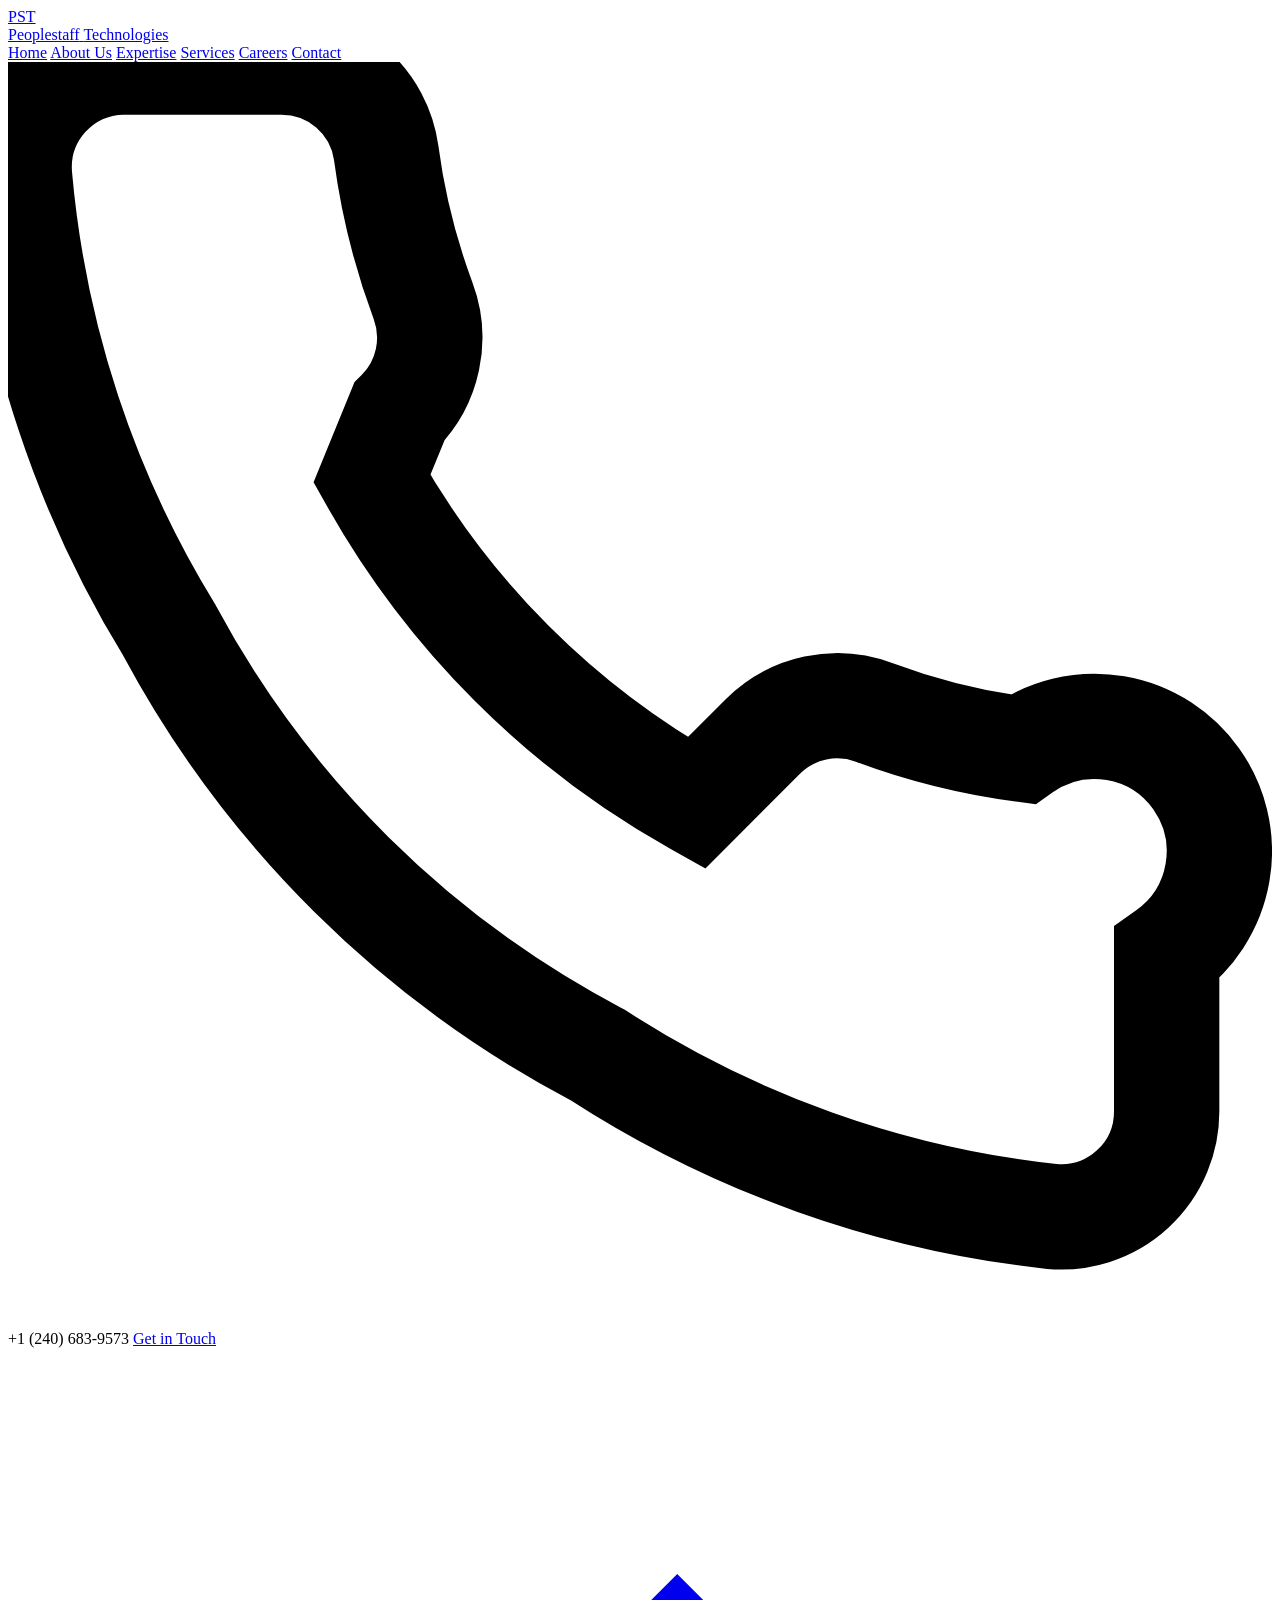
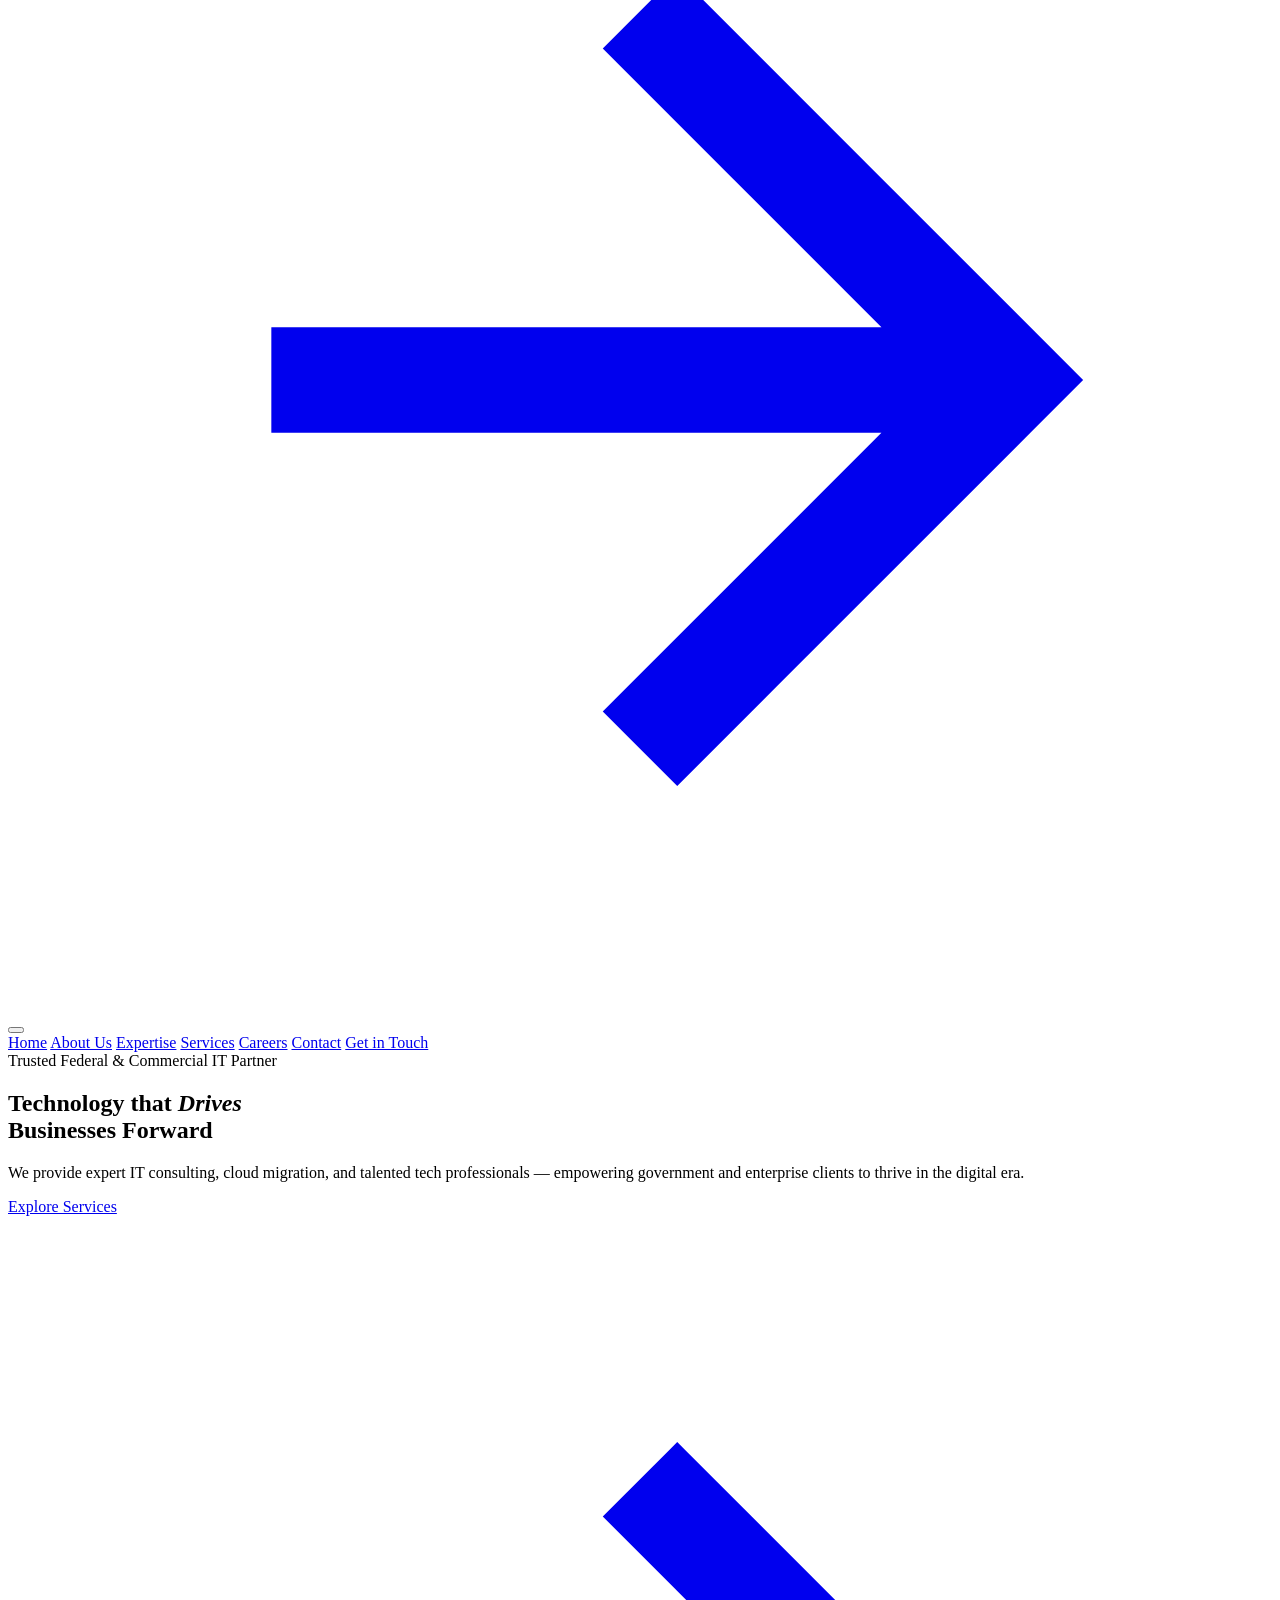
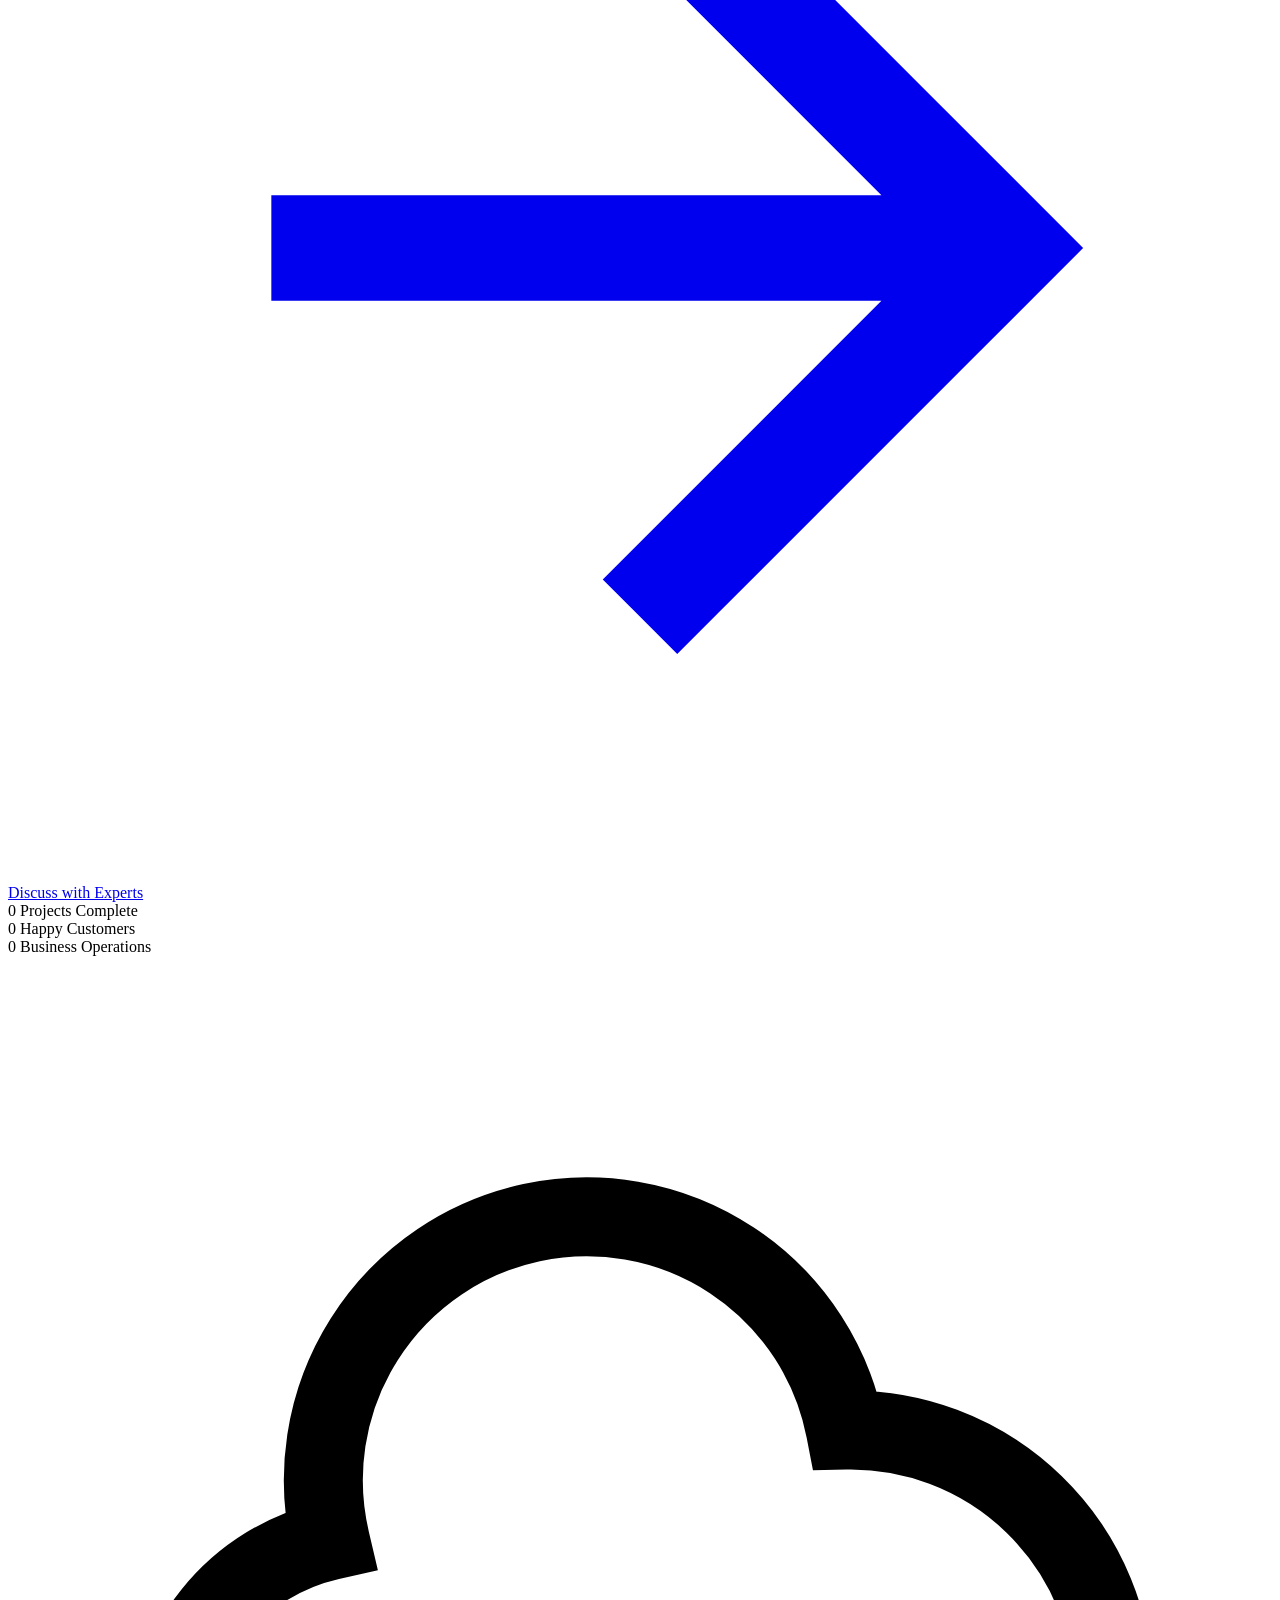
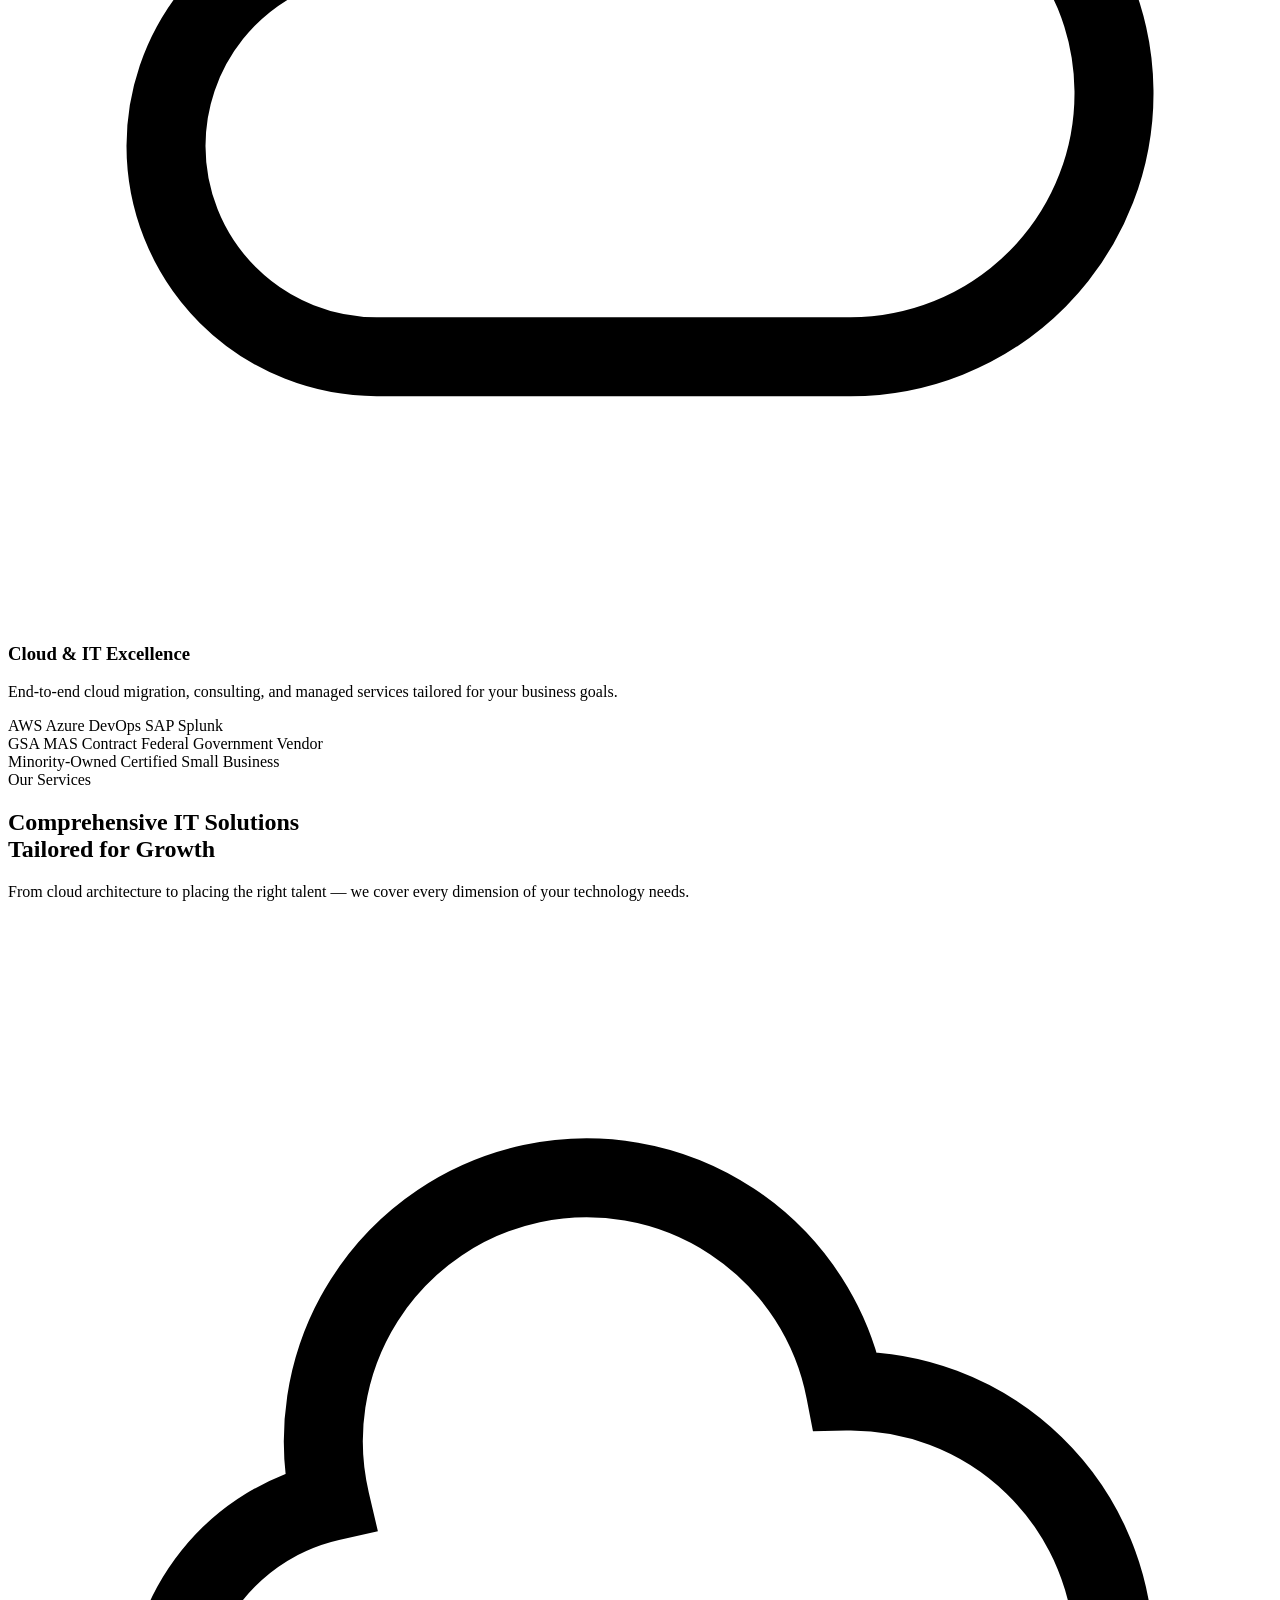
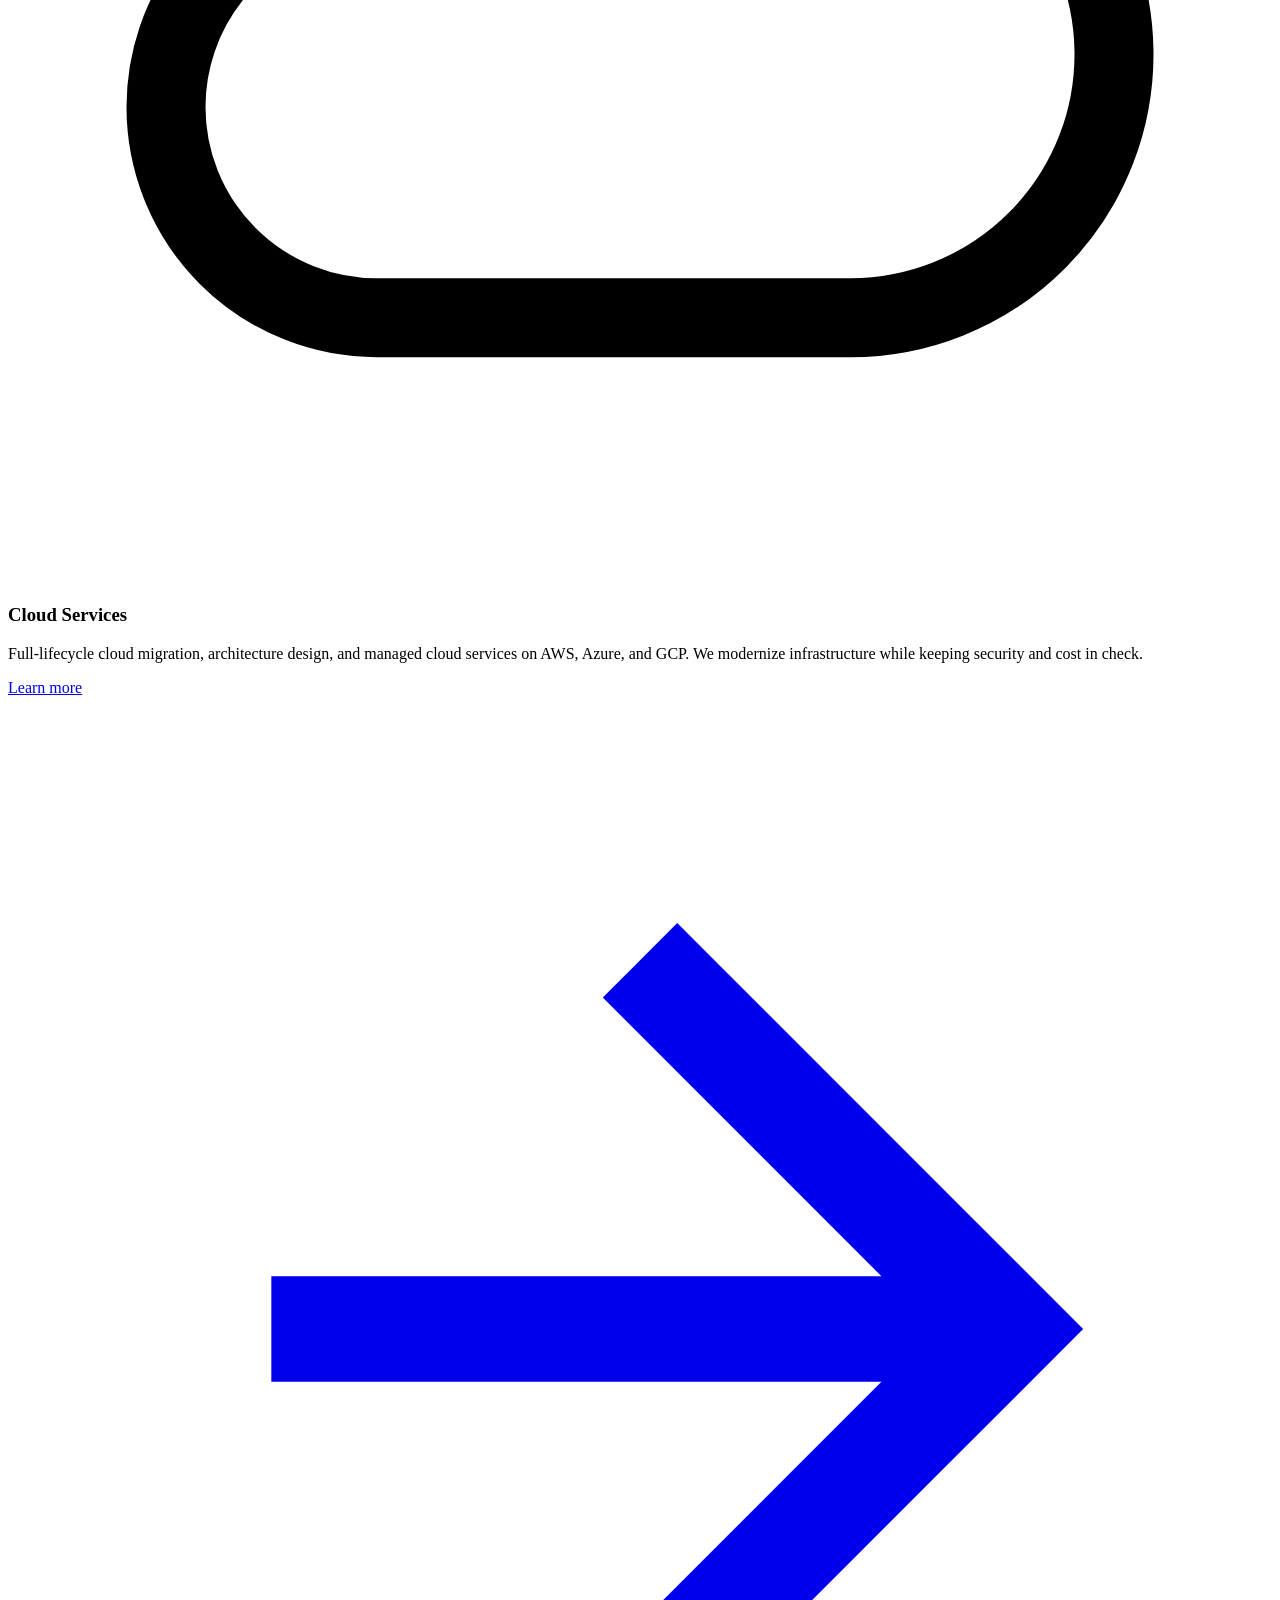
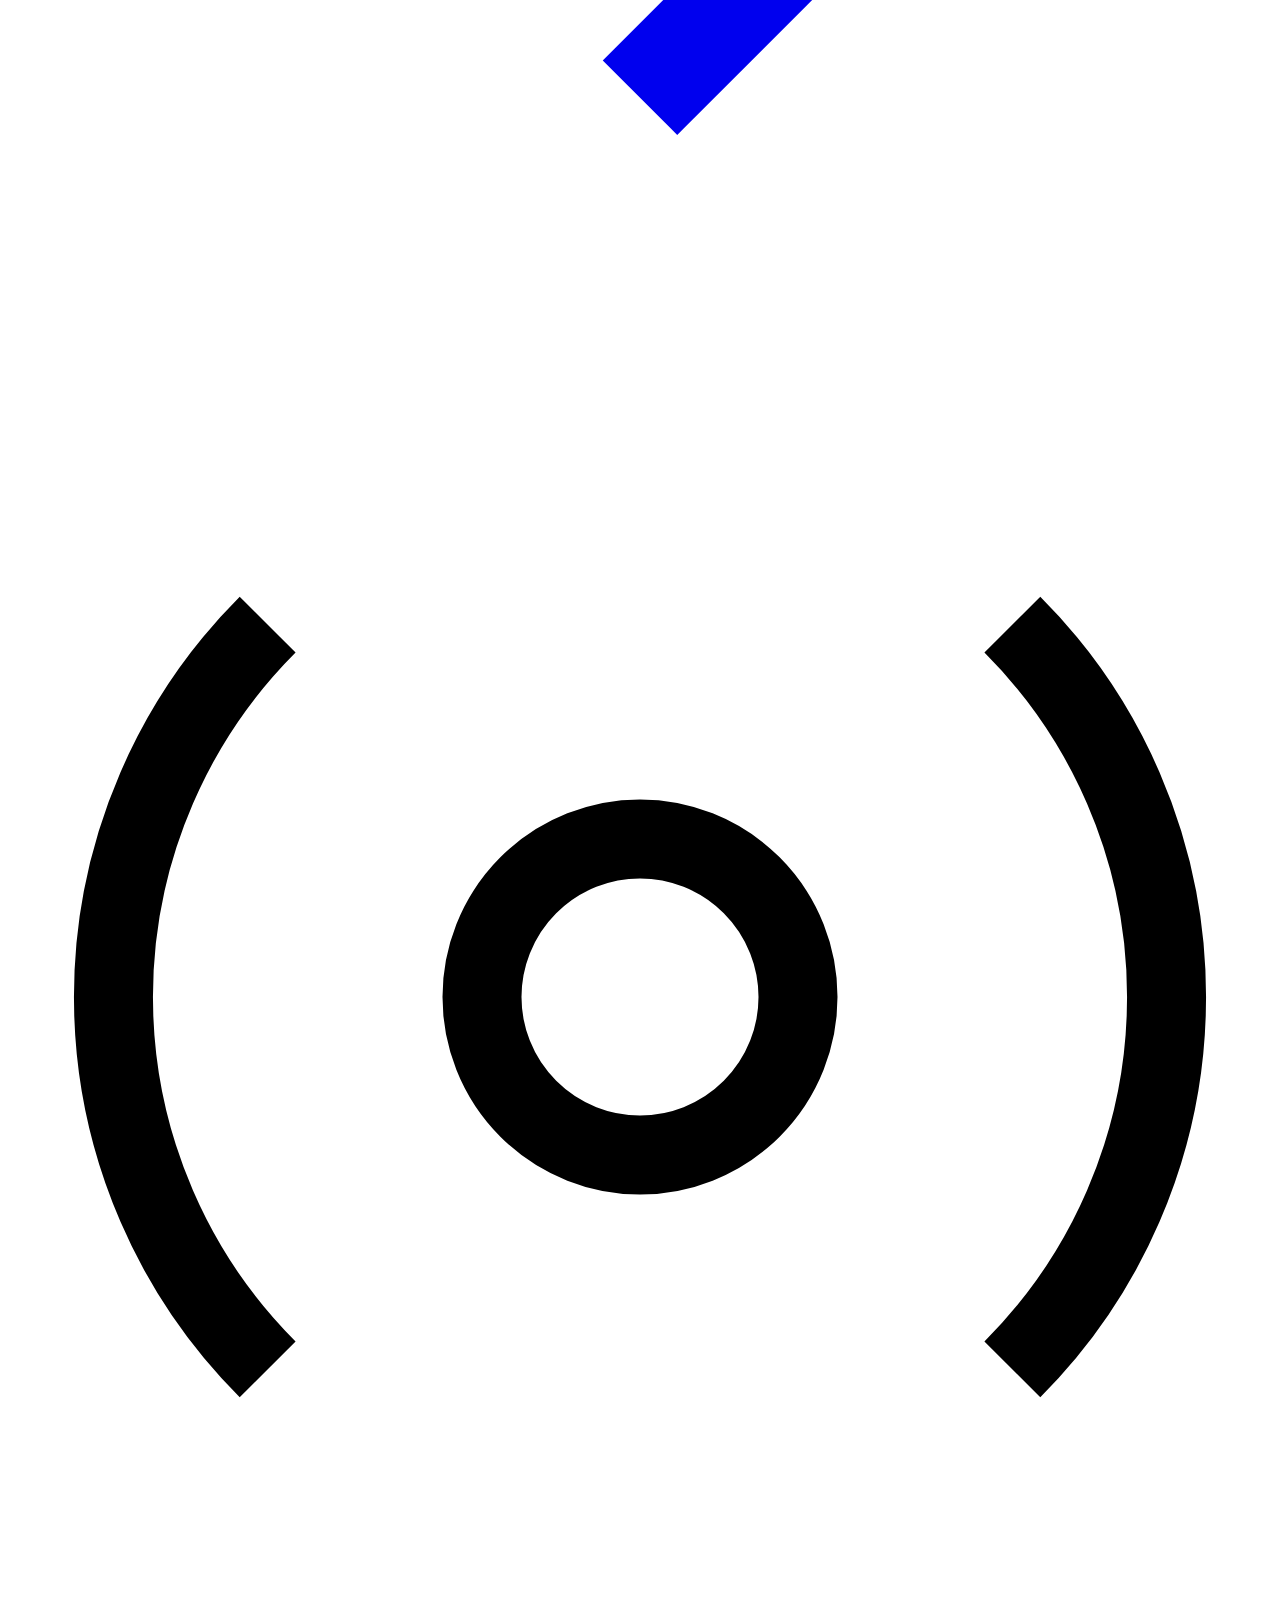
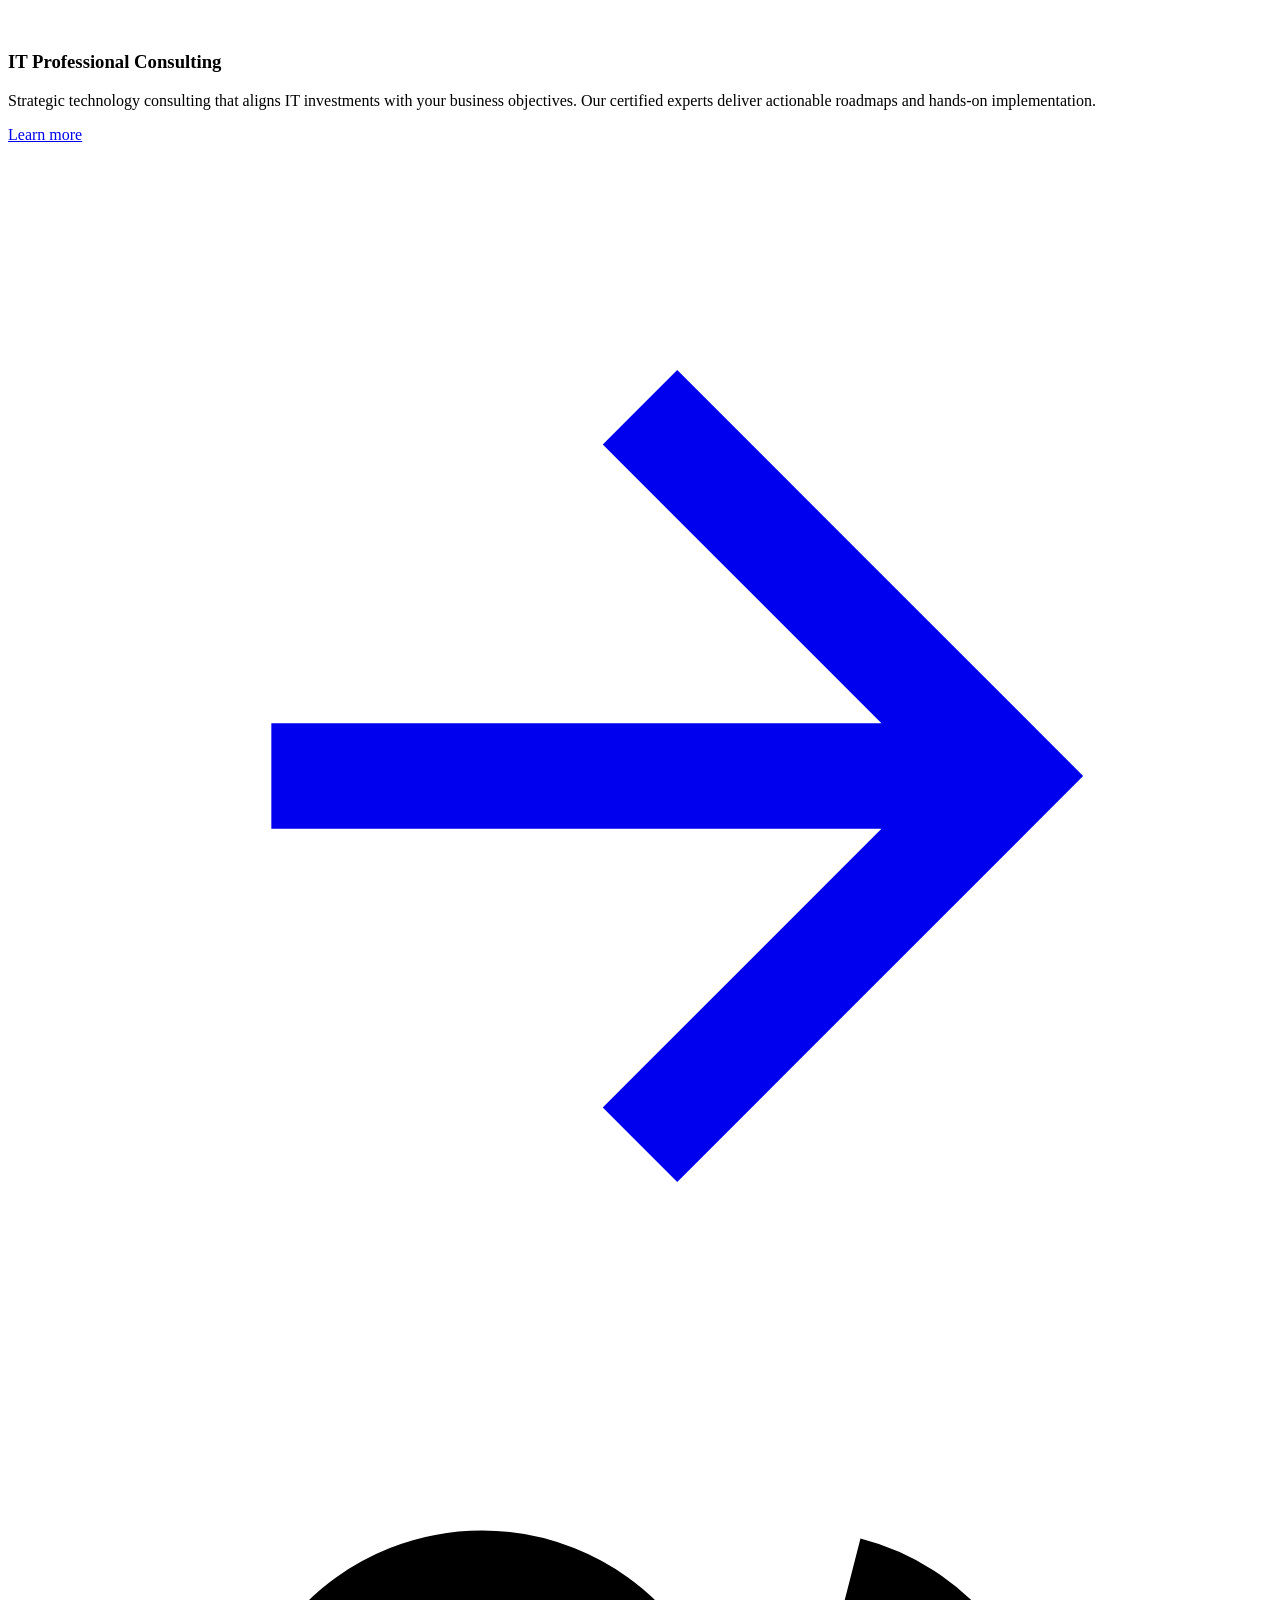
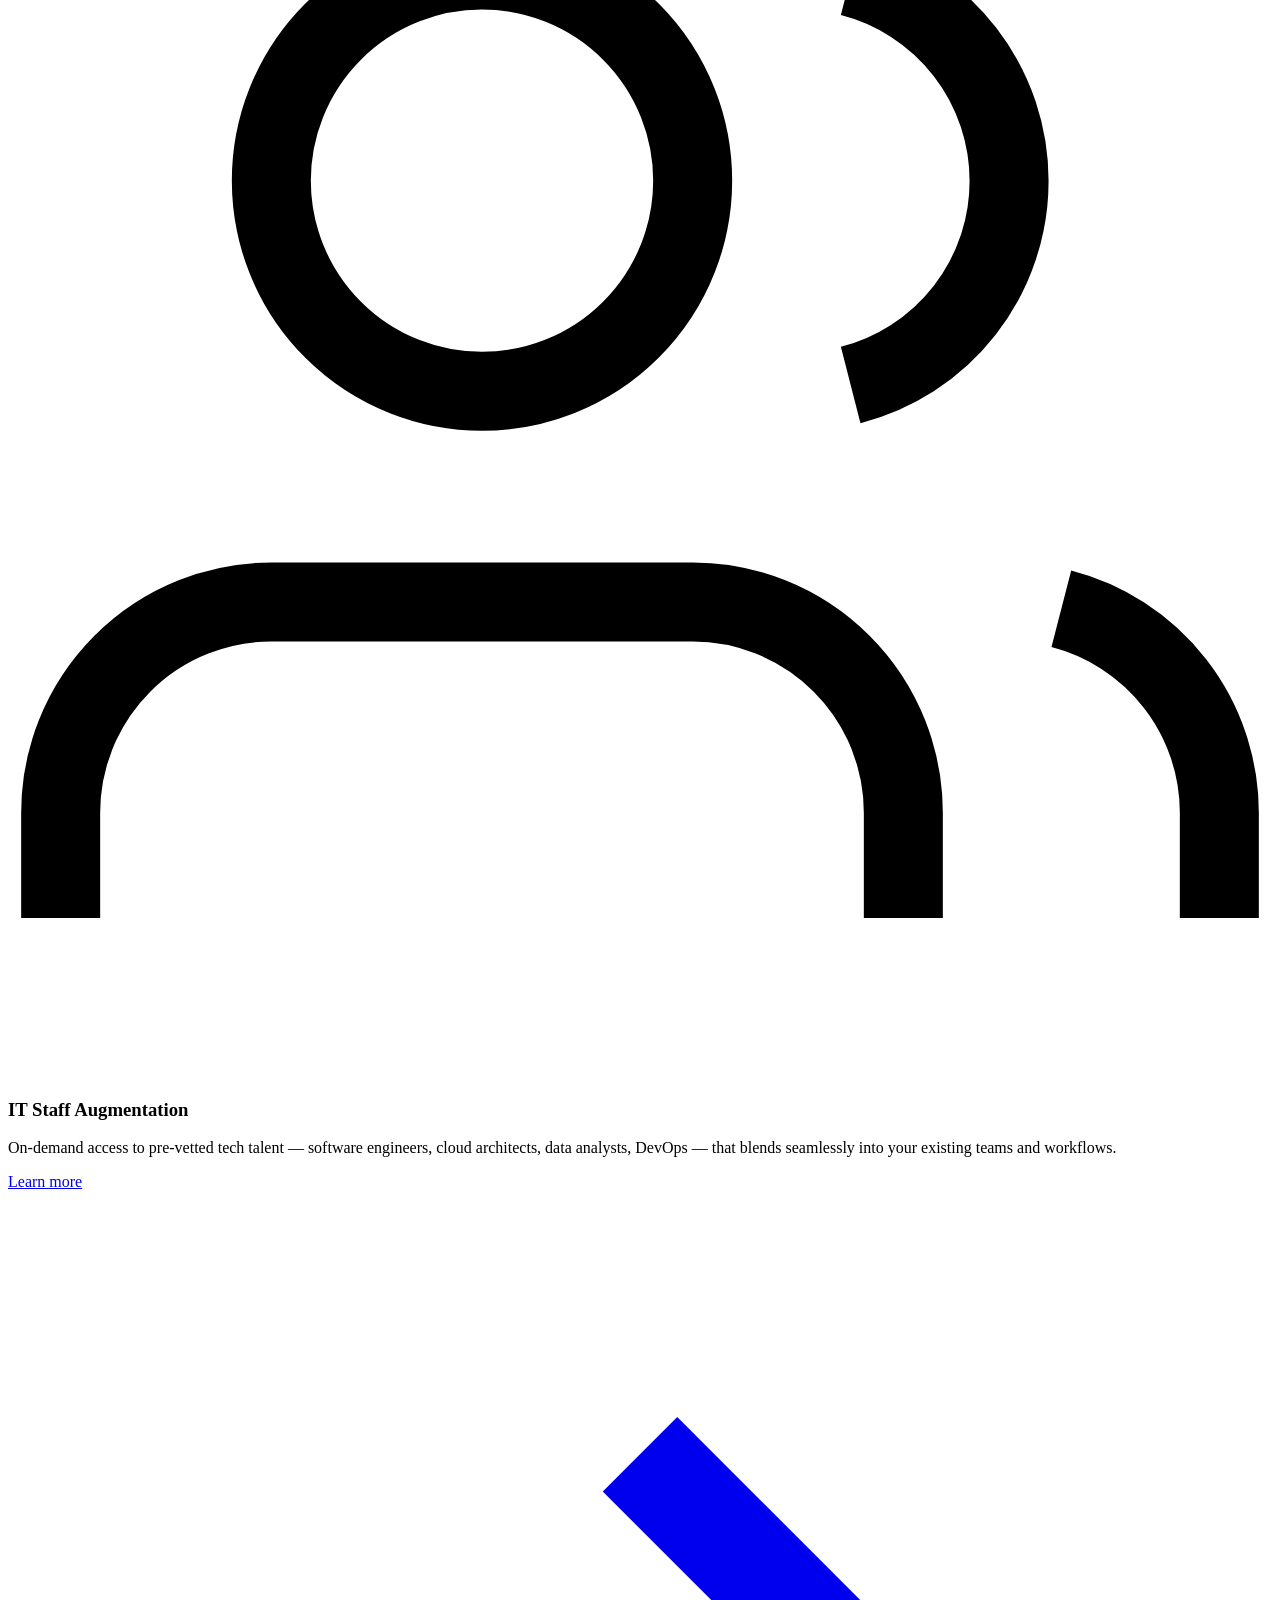
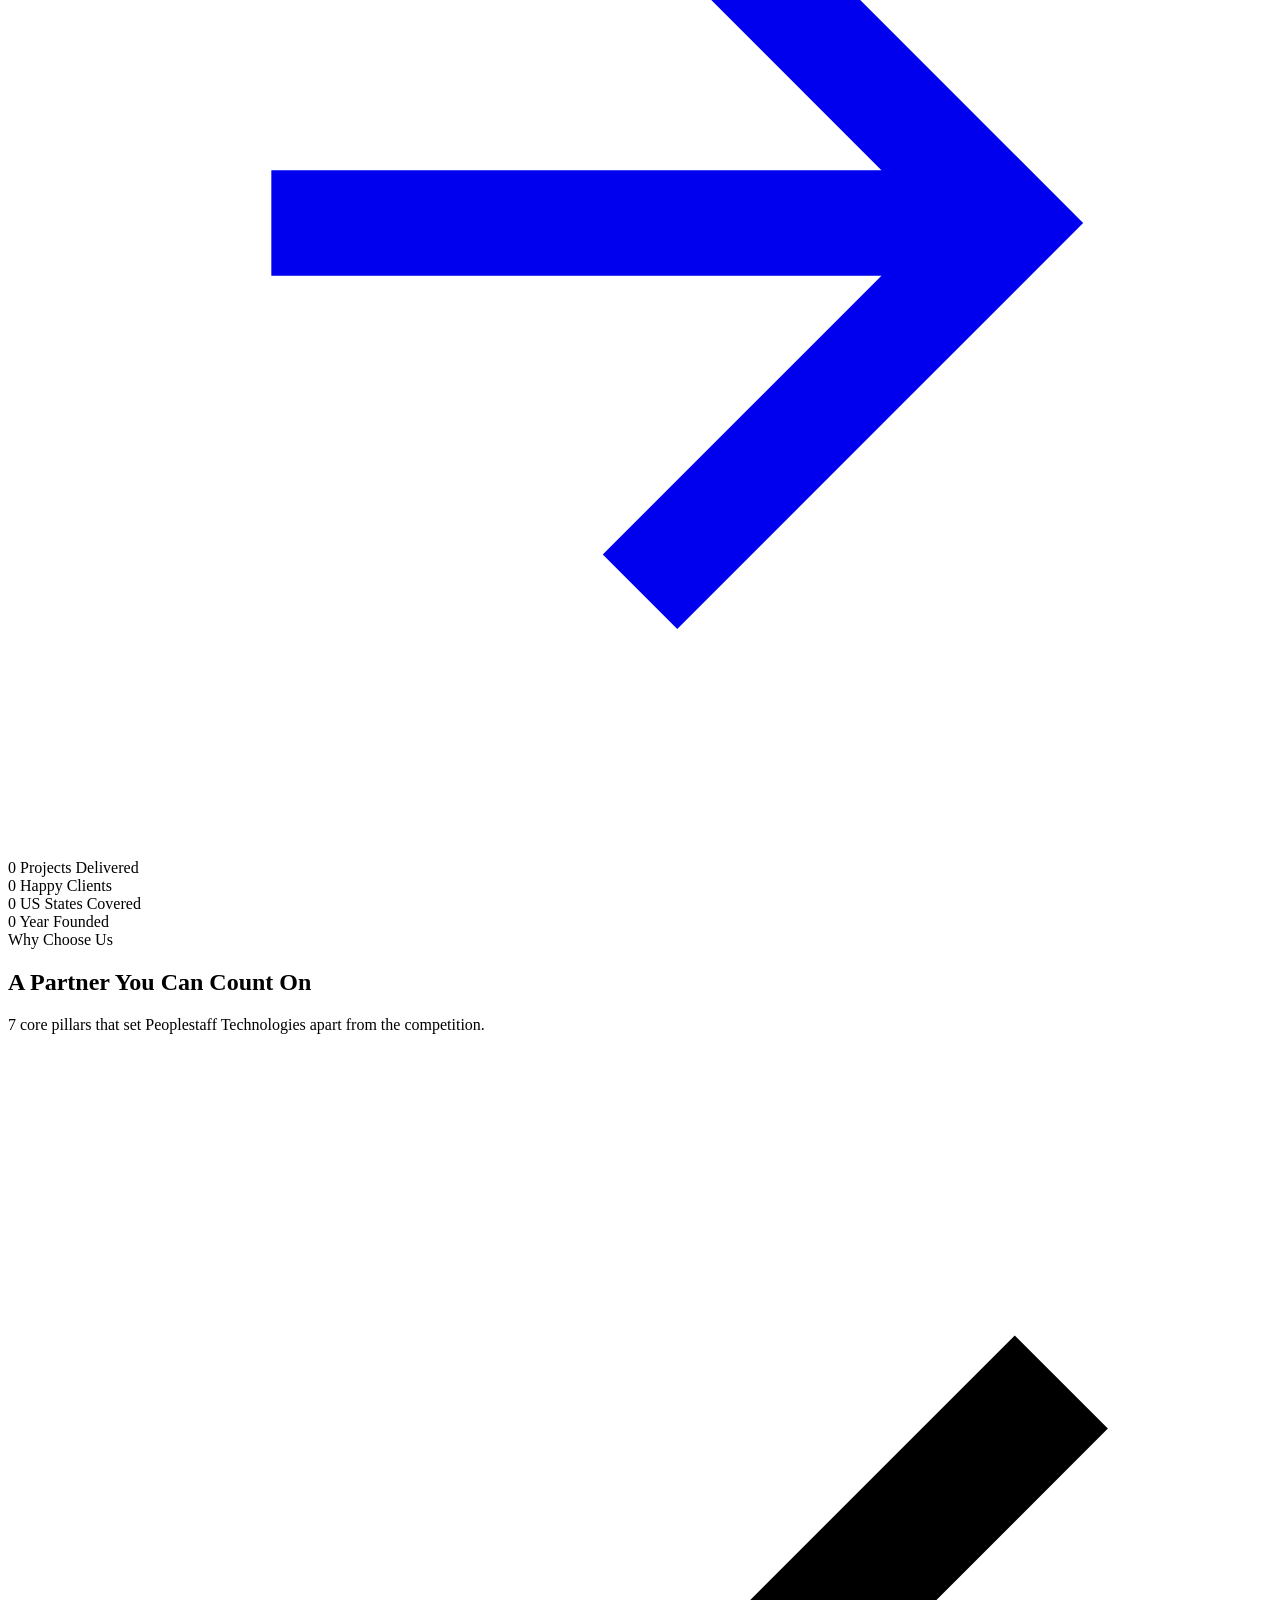
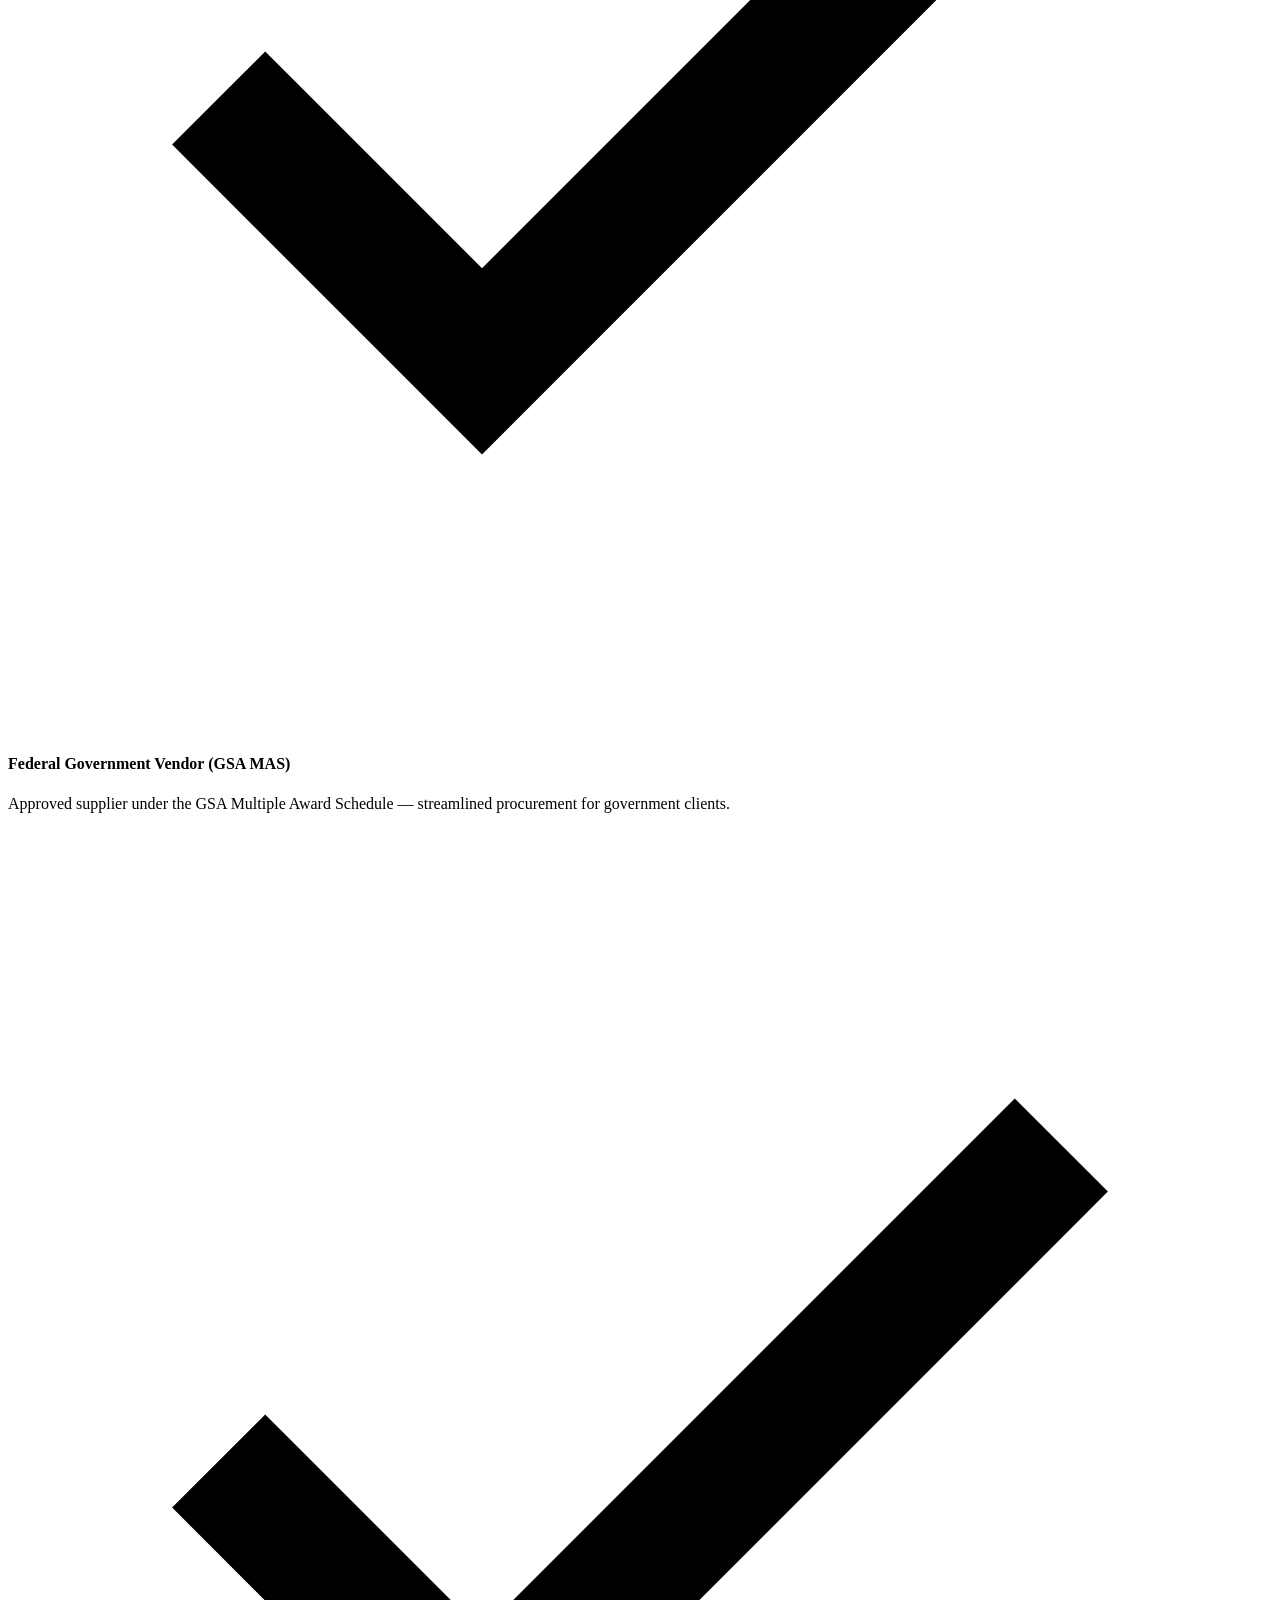
==== index.html @ 3a7fc63e "Add files via upload" ====
<!DOCTYPE html>
<html lang="en">
<head>
  <meta charset="UTF-8"/>
  <meta name="viewport" content="width=device-width, initial-scale=1.0"/>
  <title>Peoplestaff Technologies | IT Consulting, Cloud & Staff Augmentation</title>
  <meta name="description" content="Peoplestaff Technologies — Maryland-based minority-owned IT consulting firm specializing in Cloud Services, IT Staff Augmentation, and Government contracting since 2018."/>
  <link rel="stylesheet" href="css/style.css"/>
</head>
<body>

<!-- ══════════════ HEADER ══════════════ -->
<header id="header">
  <div class="container">
    <div class="header-inner">
      <a href="index.html" class="logo">
        <div class="logo-mark">PST</div>
        <div class="logo-text">
          <span>Peoplestaff</span>
          <span>Technologies</span>
        </div>
      </a>

      <nav class="nav">
        <a href="index.html">Home</a>
        <a href="about.html">About Us</a>
        <a href="expertise.html">Expertise</a>
        <a href="services.html">Services</a>
        <a href="careers.html">Careers</a>
        <a href="contact.html">Contact</a>
      </nav>

      <div class="nav-actions">
        <span class="nav-contact">
          <svg viewBox="0 0 24 24" fill="none" stroke="currentColor" stroke-width="2"><path d="M22 16.92v3a2 2 0 01-2.18 2 19.79 19.79 0 01-8.63-3.07A19.5 19.5 0 013.07 10.8 19.79 19.79 0 01.22 2.18 2 2 0 012.18 0h3a2 2 0 012 1.72c.127.96.361 1.903.7 2.81a2 2 0 01-.45 2.11L6.91 7.91a16 16 0 006.16 6.16l1.27-1.27a2 2 0 012.11-.45c.907.339 1.85.573 2.81.7A2 2 0 0122 16.92z"/></svg>
          +1 (240) 683-9573
        </span>
        <a href="contact.html" class="btn btn-primary">
          Get in Touch
          <svg viewBox="0 0 24 24" fill="none" stroke="currentColor" stroke-width="2"><path d="M5 12h14M12 5l7 7-7 7"/></svg>
        </a>
        <button class="menu-toggle" aria-label="Menu">
          <span></span><span></span><span></span>
        </button>
      </div>
    </div>
  </div>
</header>

<!-- Mobile nav -->
<nav class="mobile-nav">
  <a href="index.html">Home</a>
  <a href="about.html">About Us</a>
  <a href="expertise.html">Expertise</a>
  <a href="services.html">Services</a>
  <a href="careers.html">Careers</a>
  <a href="contact.html">Contact</a>
  <a href="contact.html" class="btn btn-primary">Get in Touch</a>
</nav>

<div class="page-content">

<!-- ══════════════ HERO ══════════════ -->
<section class="hero">
  <div class="hero-bg-grid"></div>
  <div class="hero-blob hero-blob-1"></div>
  <div class="hero-blob hero-blob-2"></div>

  <div class="container">
    <div class="hero-content">
      <!-- Left -->
      <div>
        <div class="hero-tag">
          <span></span>
          Trusted Federal & Commercial IT Partner
        </div>
        <h1>
          Technology that <em>Drives</em><br/>
          Businesses Forward
        </h1>
        <p class="hero-desc">
          We provide expert IT consulting, cloud migration, and talented tech professionals — empowering government and enterprise clients to thrive in the digital era.
        </p>
        <div class="hero-actions">
          <a href="services.html" class="btn btn-primary">
            Explore Services
            <svg viewBox="0 0 24 24" fill="none" stroke="currentColor" stroke-width="2"><path d="M5 12h14M12 5l7 7-7 7"/></svg>
          </a>
          <a href="contact.html" class="btn btn-ghost">Discuss with Experts</a>
        </div>

        <div class="hero-stats">
          <div class="hero-stat">
            <span class="hero-stat-num" data-count="254">0</span>
            <span class="hero-stat-label">Projects Complete</span>
          </div>
          <div class="hero-stat">
            <span class="hero-stat-num" data-count="341">0</span>
            <span class="hero-stat-label">Happy Customers</span>
          </div>
          <div class="hero-stat">
            <span class="hero-stat-num" data-count="195">0</span>
            <span class="hero-stat-label">Business Operations</span>
          </div>
        </div>
      </div>

      <!-- Right visual card -->
      <div class="hero-visual">
        <div class="hero-card">
          <div class="hero-card-icon">
            <svg viewBox="0 0 24 24" fill="none" stroke="currentColor" stroke-width="1.5"><path d="M3 15a4 4 0 004 4h9a5 5 0 10-.1-9.999 5.002 5.002 0 10-9.78 2.096A4.001 4.001 0 003 15z"/></svg>
          </div>
          <h3>Cloud & IT Excellence</h3>
          <p>End-to-end cloud migration, consulting, and managed services tailored for your business goals.</p>
          <div class="hero-pills">
            <span class="pill">AWS</span>
            <span class="pill">Azure</span>
            <span class="pill">DevOps</span>
            <span class="pill">SAP</span>
            <span class="pill">Splunk</span>
          </div>
        </div>

        <div class="hero-badge-float top">
          <div class="dot"></div>
          <div>
            <span>GSA MAS Contract</span>
            <span>Federal Government Vendor</span>
          </div>
        </div>

        <div class="hero-badge-float bottom">
          <div class="dot" style="background:#f59e0b"></div>
          <div>
            <span>Minority-Owned</span>
            <span>Certified Small Business</span>
          </div>
        </div>
      </div>
    </div>
  </div>
</section>

<!-- ══════════════ SERVICES ══════════════ -->
<section class="section">
  <div class="container">
    <div class="section-header fade-up">
      <div class="badge">Our Services</div>
      <h2>Comprehensive IT Solutions<br/>Tailored for Growth</h2>
      <p>From cloud architecture to placing the right talent — we cover every dimension of your technology needs.</p>
    </div>

    <div class="services-grid">
      <div class="service-card fade-up delay-1">
        <div class="service-icon">
          <svg viewBox="0 0 24 24" fill="none" stroke="currentColor" stroke-width="1.5"><path d="M3 15a4 4 0 004 4h9a5 5 0 10-.1-9.999 5.002 5.002 0 10-9.78 2.096A4.001 4.001 0 003 15z"/></svg>
        </div>
        <h3>Cloud Services</h3>
        <p>Full-lifecycle cloud migration, architecture design, and managed cloud services on AWS, Azure, and GCP. We modernize infrastructure while keeping security and cost in check.</p>
        <a href="services.html" class="link">
          Learn more
          <svg viewBox="0 0 24 24" fill="none" stroke="currentColor" stroke-width="2"><path d="M5 12h14M12 5l7 7-7 7"/></svg>
        </a>
      </div>

      <div class="service-card fade-up delay-2">
        <div class="service-icon">
          <svg viewBox="0 0 24 24" fill="none" stroke="currentColor" stroke-width="1.5"><circle cx="12" cy="12" r="3"/><path d="M19.07 4.93a10 10 0 010 14.14M4.93 4.93a10 10 0 000 14.14"/></svg>
        </div>
        <h3>IT Professional Consulting</h3>
        <p>Strategic technology consulting that aligns IT investments with your business objectives. Our certified experts deliver actionable roadmaps and hands-on implementation.</p>
        <a href="services.html" class="link">
          Learn more
          <svg viewBox="0 0 24 24" fill="none" stroke="currentColor" stroke-width="2"><path d="M5 12h14M12 5l7 7-7 7"/></svg>
        </a>
      </div>

      <div class="service-card fade-up delay-3">
        <div class="service-icon">
          <svg viewBox="0 0 24 24" fill="none" stroke="currentColor" stroke-width="1.5"><path d="M17 21v-2a4 4 0 00-4-4H5a4 4 0 00-4 4v2"/><circle cx="9" cy="7" r="4"/><path d="M23 21v-2a4 4 0 00-3-3.87M16 3.13a4 4 0 010 7.75"/></svg>
        </div>
        <h3>IT Staff Augmentation</h3>
        <p>On-demand access to pre-vetted tech talent — software engineers, cloud architects, data analysts, DevOps — that blends seamlessly into your existing teams and workflows.</p>
        <a href="services.html" class="link">
          Learn more
          <svg viewBox="0 0 24 24" fill="none" stroke="currentColor" stroke-width="2"><path d="M5 12h14M12 5l7 7-7 7"/></svg>
        </a>
      </div>
    </div>
  </div>
</section>

<!-- ══════════════ STATS BAR ══════════════ -->
<div class="stats-bar">
  <div class="container">
    <div class="stats-bar-inner">
      <div class="stat-item">
        <span class="stat-num" data-count="254">0</span>
        <span class="stat-label">Projects Delivered</span>
      </div>
      <div class="stat-item">
        <span class="stat-num" data-count="341">0</span>
        <span class="stat-label">Happy Clients</span>
      </div>
      <div class="stat-item">
        <span class="stat-num" data-count="6" data-suffix="+">0</span>
        <span class="stat-label">US States Covered</span>
      </div>
      <div class="stat-item">
        <span class="stat-num" data-count="2018">0</span>
        <span class="stat-label">Year Founded</span>
      </div>
    </div>
  </div>
</div>

<!-- ══════════════ WHY CHOOSE US ══════════════ -->
<section class="section why-us">
  <div class="container">
    <div class="why-us-grid">
      <div>
        <div class="section-header fade-up">
          <div class="badge">Why Choose Us</div>
          <h2>A Partner You Can Count On</h2>
          <p>7 core pillars that set Peoplestaff Technologies apart from the competition.</p>
        </div>
        <div class="why-us-features" style="margin-top:32px;">
          <div class="feature-item fade-up delay-1">
            <div class="feature-check"><svg viewBox="0 0 24 24" fill="none" stroke="currentColor" stroke-width="2.5"><polyline points="20 6 9 17 4 12"/></svg></div>
            <div>
              <h4>Federal Government Vendor (GSA MAS)</h4>
              <p>Approved supplier under the GSA Multiple Award Schedule — streamlined procurement for government clients.</p>
            </div>
          </div>
          <div class="feature-item fade-up delay-2">
            <div class="feature-check"><svg viewBox="0 0 24 24" fill="none" stroke="currentColor" stroke-width="2.5"><polyline points="20 6 9 17 4 12"/></svg></div>
            <div>
              <h4>Certified Minority-Owned Business</h4>
              <p>Bringing diversity and inclusion commitments to every engagement with our clients.</p>
            </div>
          </div>
          <div class="feature-item fade-up delay-3">
            <div class="feature-check"><svg viewBox="0 0 24 24" fill="none" stroke="currentColor" stroke-width="2.5"><polyline points="20 6 9 17 4 12"/></svg></div>
            <div>
              <h4>Formal Quality Assurance</h4>
              <p>Rigorous QA processes embedded in every project to ensure high delivery standards.</p>
            </div>
          </div>
          <div class="feature-item fade-up delay-4">
            <div class="feature-check"><svg viewBox="0 0 24 24" fill="none" stroke="currentColor" stroke-width="2.5"><polyline points="20 6 9 17 4 12"/></svg></div>
            <div>
              <h4>Nationwide Presence</h4>
              <p>Operations spanning MD, TX, IL, CA, NJ, NY, OH, PA — local expertise at scale.</p>
            </div>
          </div>
        </div>
      </div>

      <div class="why-us-visual fade-up">
        <div class="why-us-title">Our Credentials & Commitments</div>
        <div class="certifications">
          <div class="cert-item">
            <div class="cert-badge"><svg viewBox="0 0 24 24" fill="none" stroke="currentColor" stroke-width="2"><path d="M12 22s8-4 8-10V5l-8-3-8 3v7c0 6 8 10 8 10z"/></svg></div>
            <span>GSA Multiple Award Schedule (MAS) Contract</span>
          </div>
          <div class="cert-item">
            <div class="cert-badge"><svg viewBox="0 0 24 24" fill="none" stroke="currentColor" stroke-width="2"><circle cx="12" cy="8" r="6"/><path d="M15.477 12.89L17 22l-5-3-5 3 1.523-9.11"/></svg></div>
            <span>Certified Minority-Owned Small Business</span>
          </div>
          <div class="cert-item">
            <div class="cert-badge"><svg viewBox="0 0 24 24" fill="none" stroke="currentColor" stroke-width="2"><polyline points="22 12 18 12 15 21 9 3 6 12 2 12"/></svg></div>
            <span>Formal QA Process — ISO-aligned delivery</span>
          </div>
          <div class="cert-item">
            <div class="cert-badge"><svg viewBox="0 0 24 24" fill="none" stroke="currentColor" stroke-width="2"><path d="M17 21v-2a4 4 0 00-4-4H5a4 4 0 00-4 4v2"/><circle cx="9" cy="7" r="4"/><path d="M23 21v-2a4 4 0 00-3-3.87M16 3.13a4 4 0 010 7.75"/></svg></div>
            <span>Pre-vetted Expert Talent Pool</span>
          </div>
          <div class="cert-item">
            <div class="cert-badge"><svg viewBox="0 0 24 24" fill="none" stroke="currentColor" stroke-width="2"><circle cx="12" cy="12" r="10"/><path d="M2 12h20M12 2a15.3 15.3 0 010 20M12 2a15.3 15.3 0 000 20"/></svg></div>
            <span>7 Nationwide Branch Offices</span>
          </div>
          <div class="cert-item">
            <div class="cert-badge"><svg viewBox="0 0 24 24" fill="none" stroke="currentColor" stroke-width="2"><rect x="2" y="3" width="20" height="14" rx="2"/><path d="M8 21h8M12 17v4"/></svg></div>
            <span>Innovation-First Delivery Culture</span>
          </div>
        </div>
      </div>
    </div>
  </div>
</section>

<!-- ══════════════ CASE STUDIES ══════════════ -->
<section class="section">
  <div class="container">
    <div class="section-header centered fade-up">
      <div class="badge">Case Studies</div>
      <h2>Proven Results, Real Impact</h2>
      <p>A selection of the complex challenges we've solved for our clients across industries.</p>
    </div>

    <div class="cases-grid" style="margin-top:48px;">
      <div class="case-card fade-up delay-1">
        <div class="case-thumb">
          <svg class="case-thumb-icon" viewBox="0 0 24 24" fill="none" stroke="currentColor" stroke-width="1"><path d="M3 15a4 4 0 004 4h9a5 5 0 10-.1-9.999 5.002 5.002 0 10-9.78 2.096A4.001 4.001 0 003 15z"/></svg>
          <span class="case-thumb-label">Cloud Migration</span>
        </div>
        <div class="case-body">
          <h3>Cloud-Based Expense Management System</h3>
          <p>Designed and deployed a scalable cloud expense management platform, reducing processing time by 60% and enabling real-time reporting for 500+ users.</p>
          <div class="case-tags">
            <span class="case-tag">AWS</span>
            <span class="case-tag">React</span>
            <span class="case-tag">Cloud Architecture</span>
          </div>
        </div>
      </div>

      <div class="case-card fade-up delay-2">
        <div class="case-thumb" style="background:linear-gradient(135deg,#1D3B6B,#253D6E)">
          <svg class="case-thumb-icon" viewBox="0 0 24 24" fill="none" stroke="currentColor" stroke-width="1"><ellipse cx="12" cy="5" rx="9" ry="3"/><path d="M21 12c0 1.66-4 3-9 3s-9-1.34-9-3M21 19c0 1.66-4 3-9 3s-9-1.34-9-3M3 5v14M21 5v14"/></svg>
          <span class="case-thumb-label">Database</span>
        </div>
        <div class="case-body">
          <h3>Migrating On-Premises Oracle DB to AWS</h3>
          <p>Led a zero-downtime migration of a legacy Oracle database to AWS RDS, cutting infrastructure costs by 45% while improving query performance and resilience.</p>
          <div class="case-tags">
            <span class="case-tag">AWS RDS</span>
            <span class="case-tag">Oracle</span>
            <span class="case-tag">Zero Downtime</span>
          </div>
        </div>
      </div>

      <div class="case-card fade-up delay-3">
        <div class="case-thumb" style="background:linear-gradient(135deg,#0F1E3C,#1A2E5A)">
          <svg class="case-thumb-icon" viewBox="0 0 24 24" fill="none" stroke="currentColor" stroke-width="1"><rect x="2" y="3" width="20" height="14" rx="2"/><path d="M8 21h8M12 17v4"/></svg>
          <span class="case-thumb-label">Staff Augmentation</span>
        </div>
        <div class="case-body">
          <h3>Federal Agency DevOps Transformation</h3>
          <p>Embedded 12 senior DevOps engineers into a federal agency team, accelerating deployment frequency by 3× through CI/CD pipelines and automation.</p>
          <div class="case-tags">
            <span class="case-tag">DevOps</span>
            <span class="case-tag">CI/CD</span>
            <span class="case-tag">Federal</span>
          </div>
        </div>
      </div>
    </div>
  </div>
</section>

<!-- ══════════════ TESTIMONIALS ══════════════ -->
<section class="section testimonials">
  <div class="container">
    <div class="section-header centered fade-up">
      <div class="badge" style="background:rgba(141,198,63,0.15);border-color:rgba(141,198,63,0.3)">Testimonials</div>
      <h2 style="color:white">Real Feedback, Real Results</h2>
      <p style="color:rgba(255,255,255,0.6)">What our clients say about working with Peoplestaff Technologies.</p>
    </div>

    <div class="testimonials-grid">
      <div class="testimonial-card fade-up delay-1">
        <div class="testimonial-stars">★★★★★</div>
        <p class="testimonial-text">"Peoplestaff Technologies delivered exceptional results on our cloud migration project. Their team was professional, knowledgeable, and went above and beyond to ensure a smooth transition."</p>
        <div class="testimonial-author">
          <div class="author-avatar">JF</div>
          <div>
            <div class="author-name">Jean Fogham</div>
            <div class="author-title">CEO, Comsystek LLC</div>
          </div>
        </div>
      </div>

      <div class="testimonial-card fade-up delay-2">
        <div class="testimonial-stars">★★★★★</div>
        <p class="testimonial-text">"The staff augmentation service was exactly what we needed. PST matched us with highly skilled engineers who integrated seamlessly into our team within days. Truly impressive."</p>
        <div class="testimonial-author">
          <div class="author-avatar">MB</div>
          <div>
            <div class="author-name">Michael Barnes</div>
            <div class="author-title">CTO, Federal Systems Inc.</div>
          </div>
        </div>
      </div>

      <div class="testimonial-card fade-up delay-3">
        <div class="testimonial-stars">★★★★★</div>
        <p class="testimonial-text">"Working with Peoplestaff Technologies transformed how we approach IT. Their consulting roadmap gave us clarity, and their execution exceeded every milestone on our digital transformation."</p>
        <div class="testimonial-author">
          <div class="author-avatar">SL</div>
          <div>
            <div class="author-name">Sandra Lee</div>
            <div class="author-title">VP Operations, TechVentures MD</div>
          </div>
        </div>
      </div>
    </div>
  </div>
</section>

<!-- ══════════════ CTA ══════════════ -->
<section class="cta-section">
  <div class="container">
    <div class="cta-inner">
      <div>
        <h2>Ready to Transform Your Technology?</h2>
        <p>Let's start with a conversation. Our experts are ready to understand your challenges and design the right solution.</p>
      </div>
      <div class="cta-actions">
        <a href="contact.html" class="btn btn-primary">
          Start a Discussion
          <svg viewBox="0 0 24 24" fill="none" stroke="currentColor" stroke-width="2"><path d="M5 12h14M12 5l7 7-7 7"/></svg>
        </a>
        <a href="services.html" class="btn btn-ghost">Our Services</a>
      </div>
    </div>
  </div>
</section>

</div><!-- /page-content -->

<!-- ══════════════ FOOTER ══════════════ -->
<footer id="footer">
  <div class="container">
    <div class="footer-top">
      <div class="footer-brand">
        <a href="index.html" class="logo">
          <div class="logo-mark">PST</div>
          <div class="logo-text"><span>Peoplestaff</span><span>Technologies</span></div>
        </a>
        <p>Maryland-based minority-owned IT consulting and staffing firm. Delivering cloud, consulting, and talent solutions to federal and commercial clients since 2018.</p>
        <div class="footer-socials">
          <a href="#" class="social-btn" aria-label="Facebook"><svg viewBox="0 0 24 24" fill="currentColor"><path d="M24 12.073c0-6.627-5.373-12-12-12s-12 5.373-12 12c0 5.99 4.388 10.954 10.125 11.854v-8.385H7.078v-3.47h3.047V9.43c0-3.007 1.792-4.669 4.533-4.669 1.312 0 2.686.235 2.686.235v2.953H15.83c-1.491 0-1.956.925-1.956 1.874v2.25h3.328l-.532 3.47h-2.796v8.385C19.612 23.027 24 18.062 24 12.073z"/></svg></a>
          <a href="#" class="social-btn" aria-label="Twitter/X"><svg viewBox="0 0 24 24" fill="currentColor"><path d="M18.244 2.25h3.308l-7.227 8.26 8.502 11.24H16.17l-5.214-6.817L4.99 21.75H1.68l7.73-8.835L1.254 2.25H8.08l4.713 6.231zm-1.161 17.52h1.833L7.084 4.126H5.117z"/></svg></a>
          <a href="#" class="social-btn" aria-label="Instagram"><svg viewBox="0 0 24 24" fill="currentColor"><path d="M12 2.163c3.204 0 3.584.012 4.85.07 3.252.148 4.771 1.691 4.919 4.919.058 1.265.069 1.645.069 4.849 0 3.205-.012 3.584-.069 4.849-.149 3.225-1.664 4.771-4.919 4.919-1.266.058-1.644.07-4.85.07-3.204 0-3.584-.012-4.849-.07-3.26-.149-4.771-1.699-4.919-4.92-.058-1.265-.07-1.644-.07-4.849 0-3.204.013-3.583.07-4.849.149-3.227 1.664-4.771 4.919-4.919 1.266-.057 1.645-.069 4.849-.069zM12 0C8.741 0 8.333.014 7.053.072 2.695.272.273 2.69.073 7.052.014 8.333 0 8.741 0 12c0 3.259.014 3.668.072 4.948.2 4.358 2.618 6.78 6.98 6.98C8.333 23.986 8.741 24 12 24c3.259 0 3.668-.014 4.948-.072 4.354-.2 6.782-2.618 6.979-6.98.059-1.28.073-1.689.073-4.948 0-3.259-.014-3.667-.072-4.947-.196-4.354-2.617-6.78-6.979-6.98C15.668.014 15.259 0 12 0zm0 5.838a6.162 6.162 0 100 12.324 6.162 6.162 0 000-12.324zM12 16a4 4 0 110-8 4 4 0 010 8zm6.406-11.845a1.44 1.44 0 100 2.881 1.44 1.44 0 000-2.881z"/></svg></a>
          <a href="#" class="social-btn" aria-label="YouTube"><svg viewBox="0 0 24 24" fill="currentColor"><path d="M23.498 6.186a3.016 3.016 0 00-2.122-2.136C19.505 3.545 12 3.545 12 3.545s-7.505 0-9.377.505A3.017 3.017 0 00.502 6.186C0 8.07 0 12 0 12s0 3.93.502 5.814a3.016 3.016 0 002.122 2.136c1.871.505 9.376.505 9.376.505s7.505 0 9.377-.505a3.015 3.015 0 002.122-2.136C24 15.93 24 12 24 12s0-3.93-.502-5.814zM9.545 15.568V8.432L15.818 12l-6.273 3.568z"/></svg></a>
        </div>
      </div>

      <div class="footer-col">
        <h5>Navigation</h5>
        <ul>
          <li><a href="index.html">Home</a></li>
          <li><a href="about.html">About Us</a></li>
          <li><a href="expertise.html">Expertise</a></li>
          <li><a href="services.html">Services</a></li>
          <li><a href="careers.html">Careers</a></li>
          <li><a href="contact.html">Contact</a></li>
        </ul>
      </div>

      <div class="footer-col">
        <h5>Services</h5>
        <ul>
          <li><a href="services.html">Cloud Services</a></li>
          <li><a href="services.html">IT Consulting</a></li>
          <li><a href="services.html">Staff Augmentation</a></li>
          <li><a href="expertise.html">DevOps & Automation</a></li>
          <li><a href="expertise.html">Data & Splunk</a></li>
          <li><a href="expertise.html">Networking</a></li>
        </ul>
      </div>

      <div class="footer-col">
        <h5>Contact</h5>
        <div class="footer-contact-item">
          <svg viewBox="0 0 24 24" fill="none" stroke="currentColor" stroke-width="2"><path d="M21 10c0 7-9 13-9 13s-9-6-9-13a9 9 0 0118 0z"/><circle cx="12" cy="10" r="3"/></svg>
          <span>11604 Tall Pines Dr,<br/>Germantown, MD 20876, USA</span>
        </div>
        <div class="footer-contact-item">
          <svg viewBox="0 0 24 24" fill="none" stroke="currentColor" stroke-width="2"><path d="M22 16.92v3a2 2 0 01-2.18 2 19.79 19.79 0 01-8.63-3.07A19.5 19.5 0 013.07 10.8 19.79 19.79 0 01.22 2.18 2 2 0 012.18 0h3a2 2 0 012 1.72c.127.96.361 1.903.7 2.81a2 2 0 01-.45 2.11L6.91 7.91a16 16 0 006.16 6.16l1.27-1.27a2 2 0 012.11-.45c.907.339 1.85.573 2.81.7A2 2 0 0122 16.92z"/></svg>
          <span>+1 (240) 683-9573</span>
        </div>
        <div class="footer-contact-item">
          <svg viewBox="0 0 24 24" fill="none" stroke="currentColor" stroke-width="2"><path d="M4 4h16c1.1 0 2 .9 2 2v12c0 1.1-.9 2-2 2H4c-1.1 0-2-.9-2-2V6c0-1.1.9-2 2-2z"/><polyline points="22,6 12,13 2,6"/></svg>
          <span>info@peoplestaff-technologies.com</span>
        </div>
      </div>
    </div>

    <div class="footer-bottom">
      <p>© 2024 Peoplestaff Technologies. All rights reserved.</p>
      <div class="footer-bottom-links">
        <a href="#">Privacy Policy</a>
        <a href="#">Terms of Service</a>
        <a href="#">Sitemap</a>
      </div>
    </div>
  </div>
</footer>

<!-- Back to top -->
<button id="back-top" aria-label="Back to top">
  <svg viewBox="0 0 24 24" fill="none" stroke="currentColor" stroke-width="2.5"><path d="M18 15l-6-6-6 6"/></svg>
</button>

<script src="js/main.js"></script>
</body>
</html>
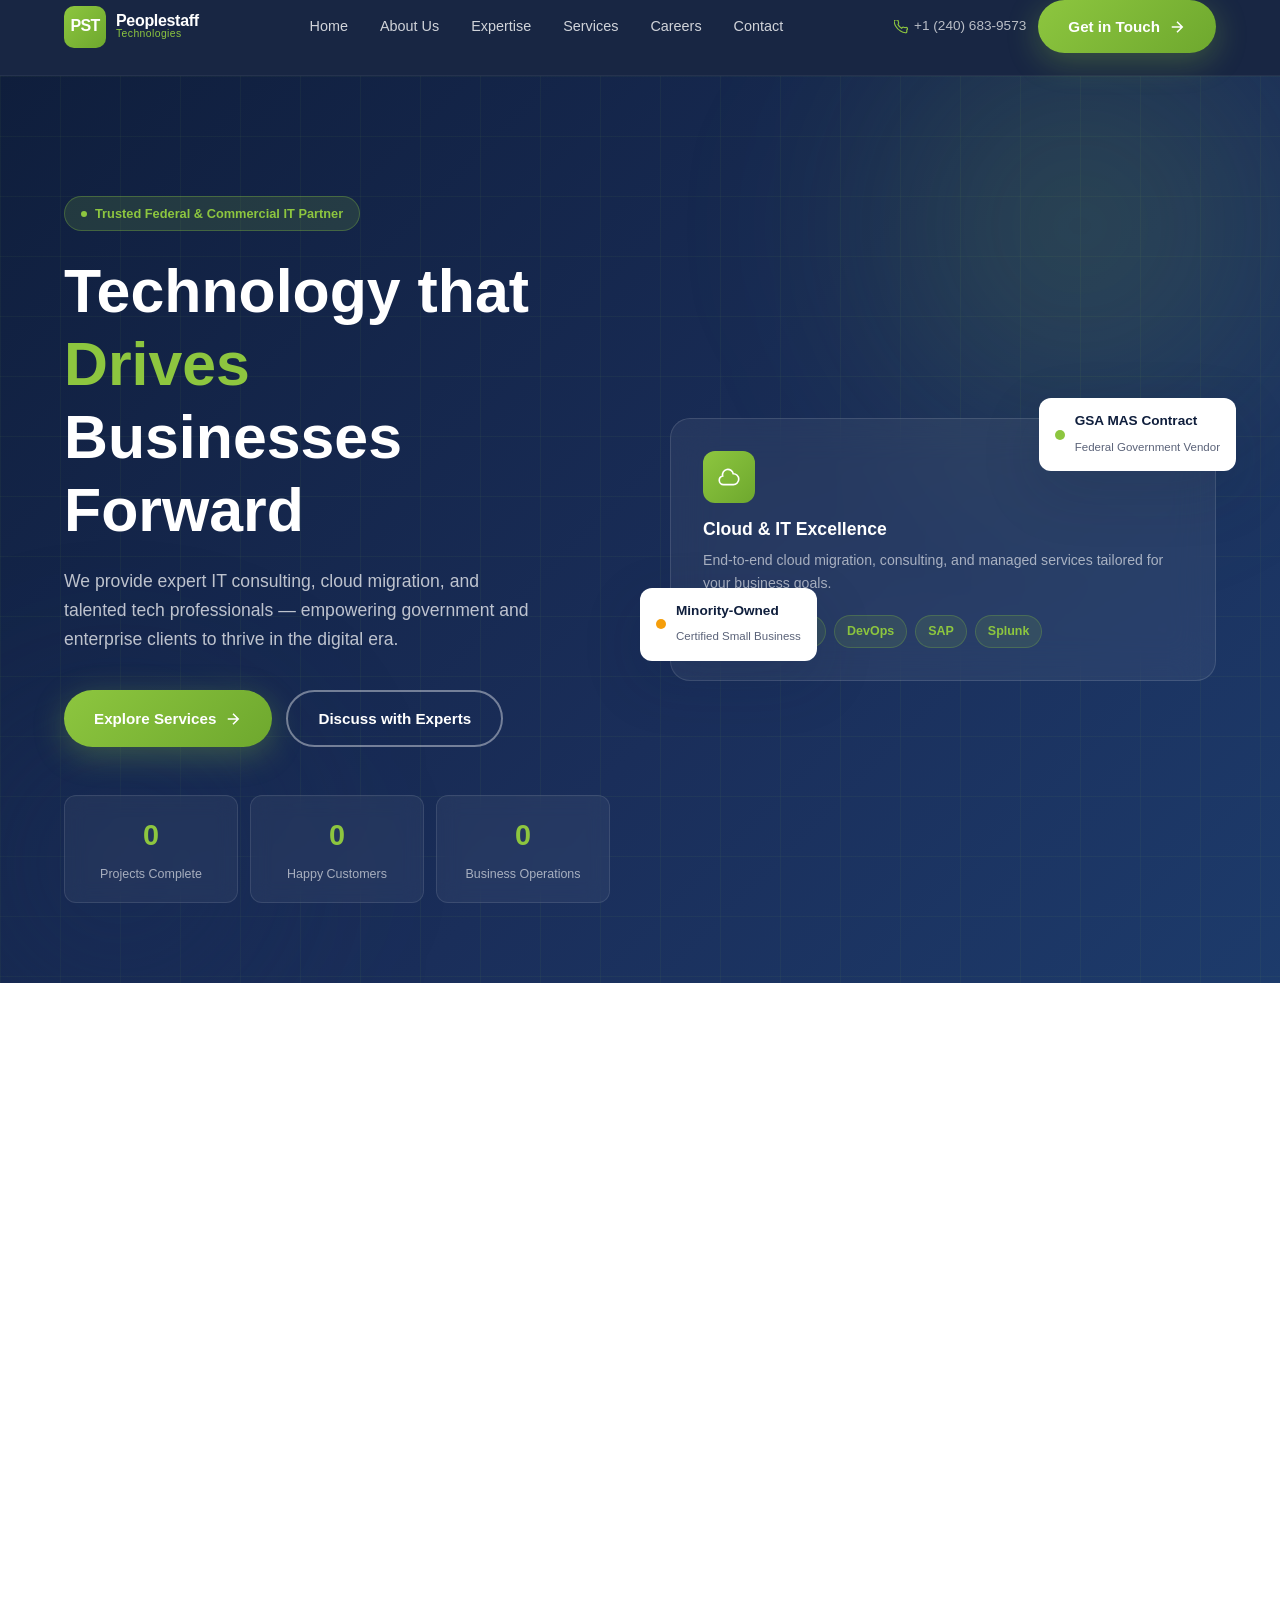
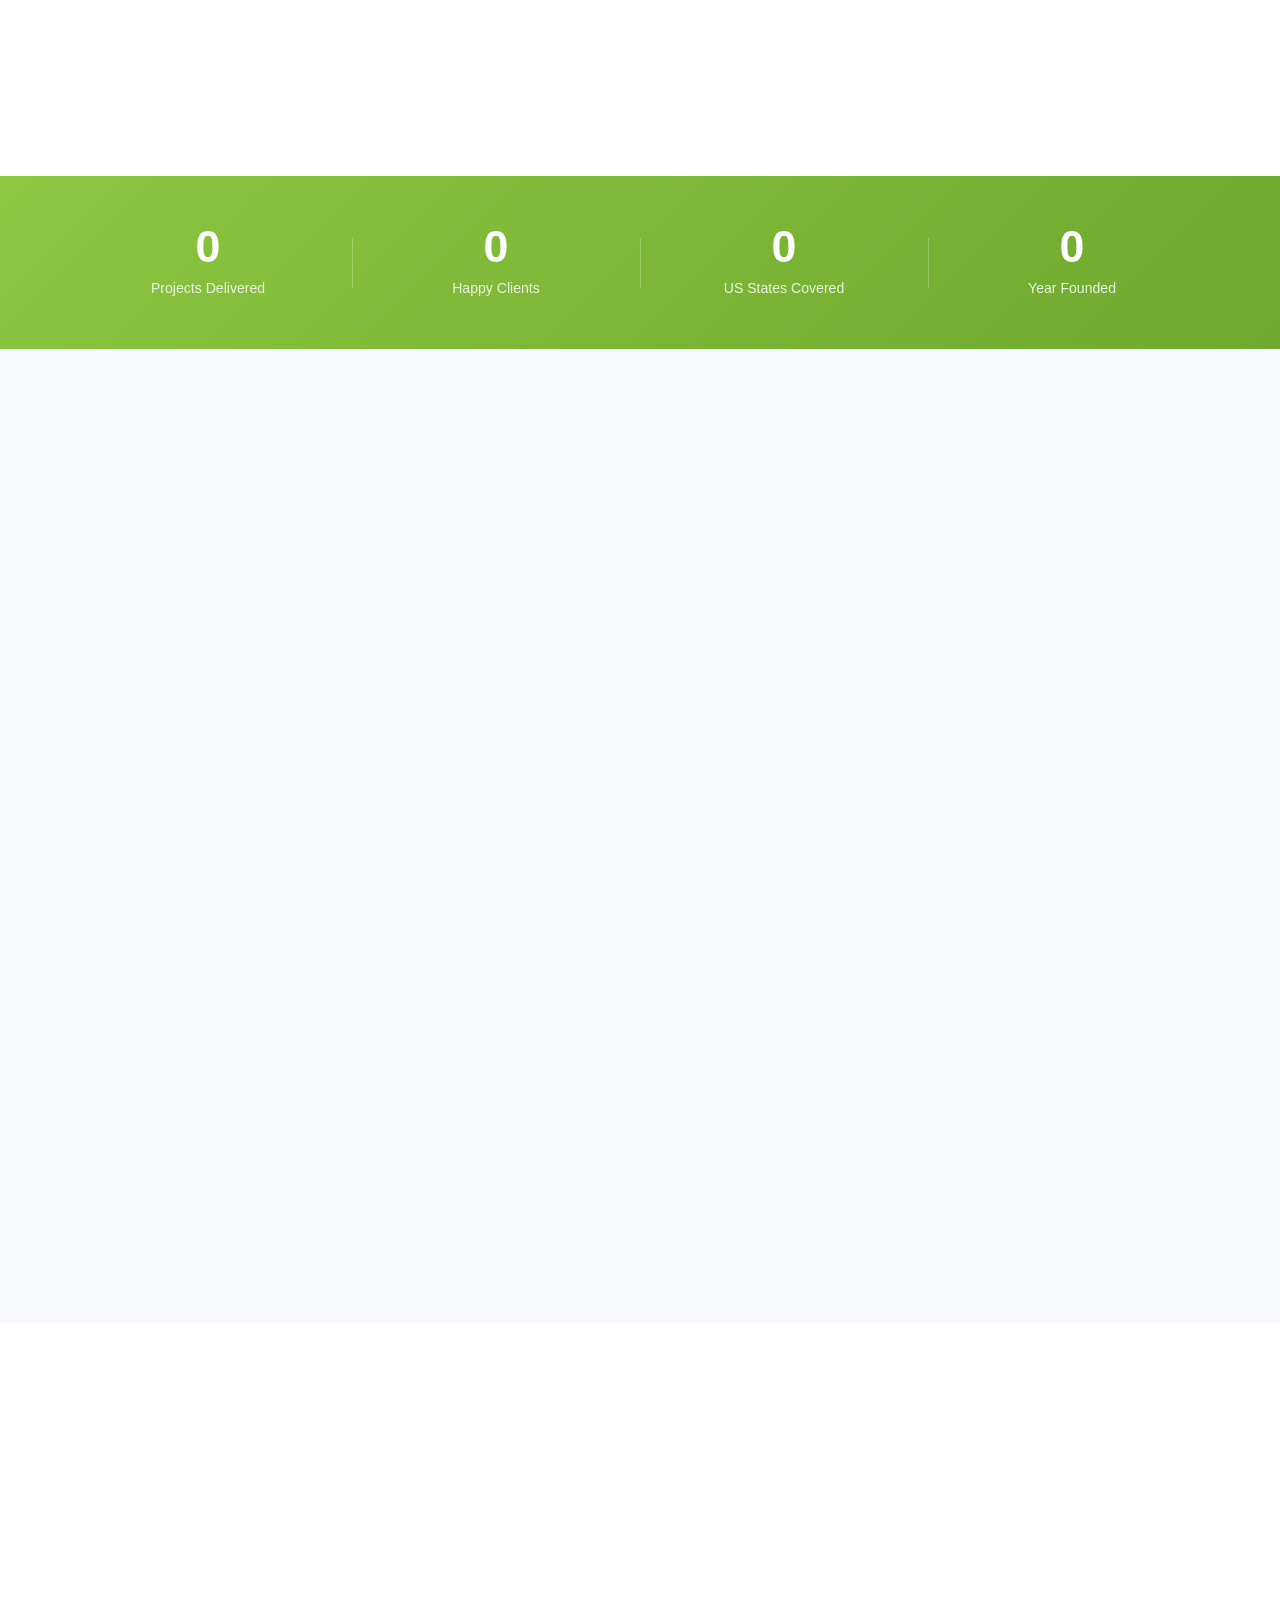
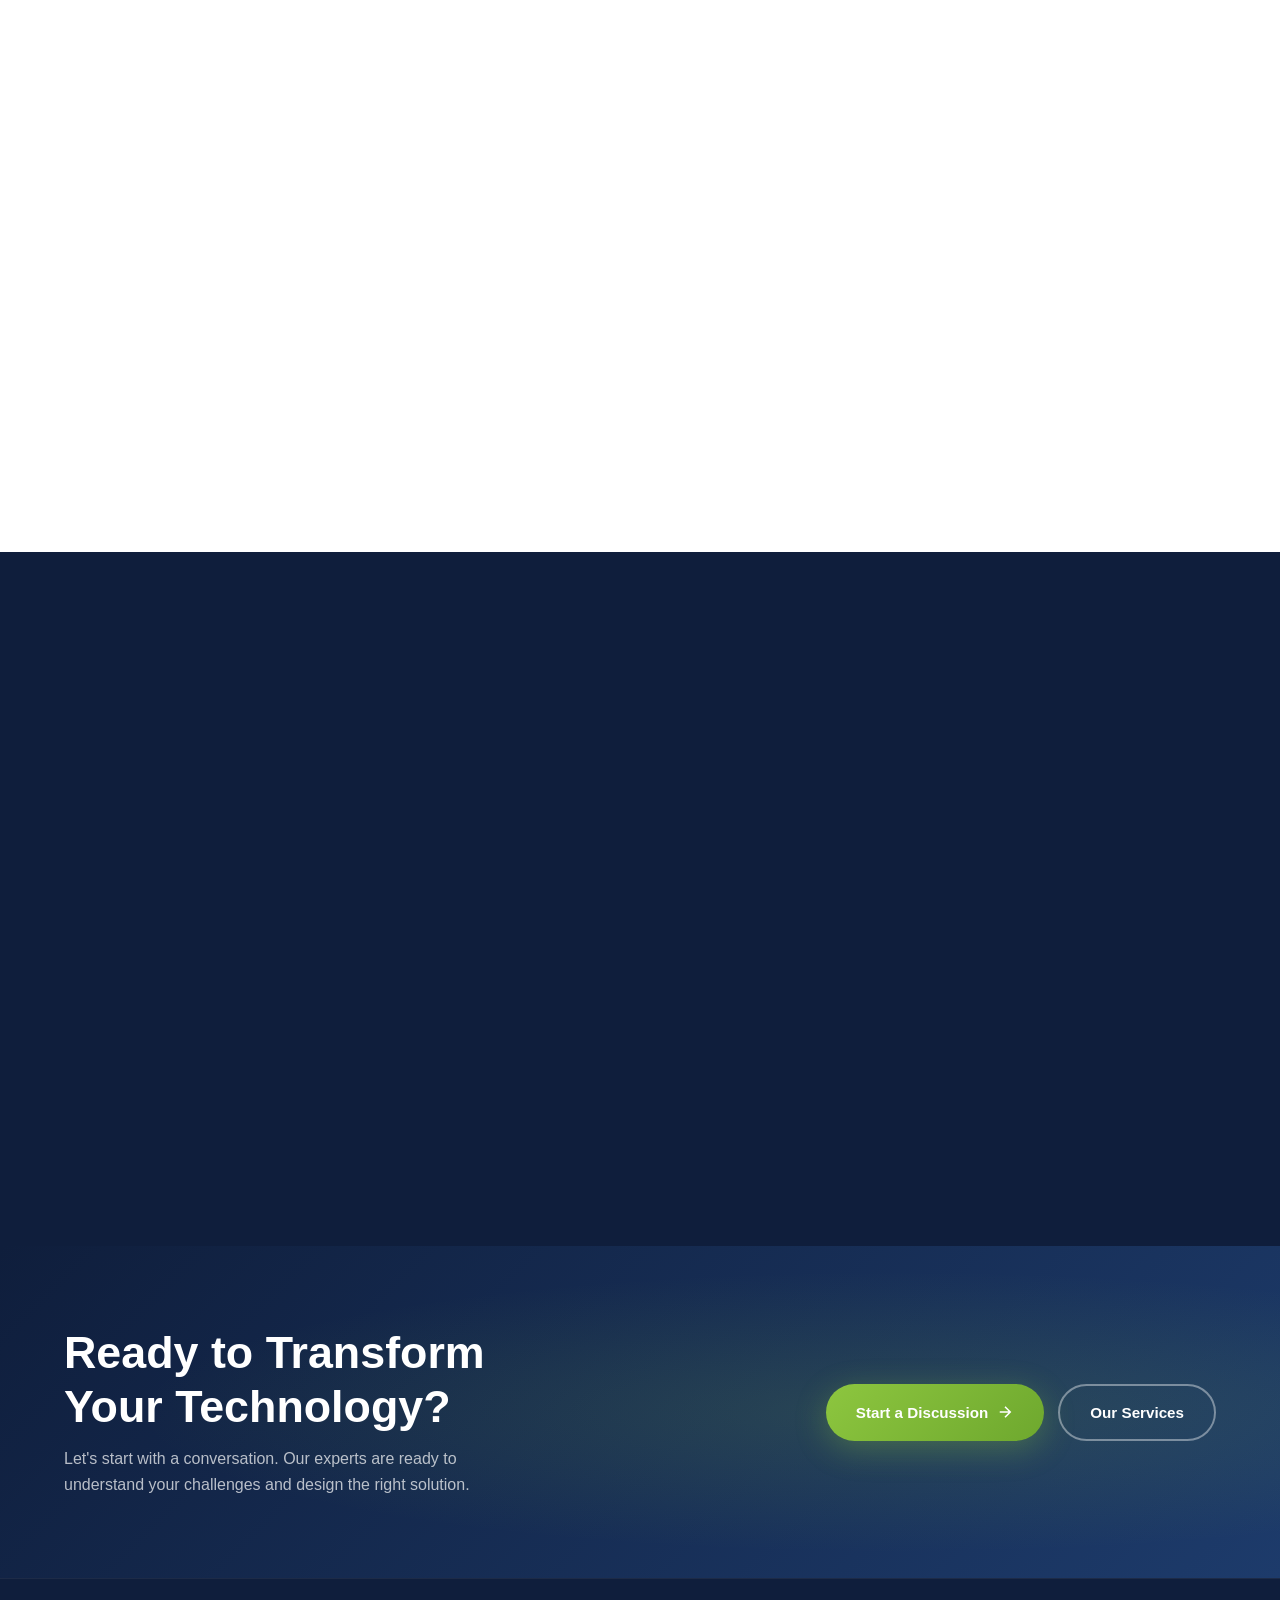
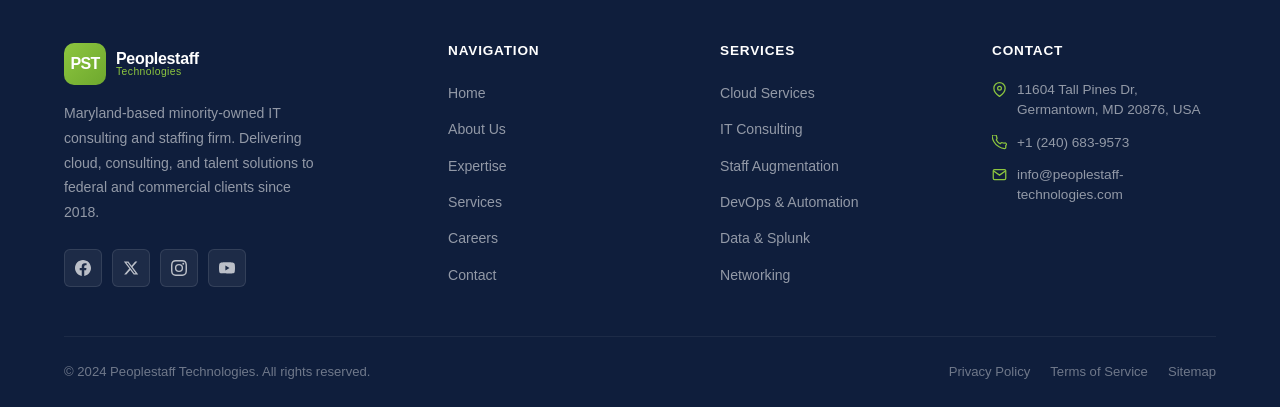
==== commit d15c5111: "Fix stylesheet link path in index.html" ====
--- a/index.html
+++ b/index.html
@@ -5,7 +5,7 @@
   <meta name="viewport" content="width=device-width, initial-scale=1.0"/>
   <title>Peoplestaff Technologies | IT Consulting, Cloud & Staff Augmentation</title>
   <meta name="description" content="Peoplestaff Technologies — Maryland-based minority-owned IT consulting firm specializing in Cloud Services, IT Staff Augmentation, and Government contracting since 2018."/>
-  <link rel="stylesheet" href="css/style.css"/>
+  <link rel="stylesheet" href="style.css"/>
 </head>
 <body>
 
--- a/style.css
+++ b/style.css
@@ -0,0 +1,734 @@
+/* ===================================================
+   PEOPLESTAFF TECHNOLOGIES — Design System
+   Primary: #1A2E5A  |  Accent: #8DC63F
+   =================================================== */
+
+@import url('https://fonts.googleapis.com/css2?family=Inter:wght@300;400;500;600;700;800;900&family=Outfit:wght@300;400;500;600;700;800&display=swap');
+
+/* ─── CSS Custom Properties ─── */
+:root {
+  --clr-navy:       #0F1E3C;
+  --clr-navy-mid:   #1A2E5A;
+  --clr-navy-light: #253D6E;
+  --clr-green:      #8DC63F;
+  --clr-green-dark: #6EA82E;
+  --clr-green-glow: rgba(141,198,63,0.18);
+  --clr-white:      #FFFFFF;
+  --clr-off-white:  #F7F9FC;
+  --clr-grey-100:   #EEF1F6;
+  --clr-grey-200:   #D8DDE8;
+  --clr-grey-400:   #8A93A8;
+  --clr-grey-600:   #4A5267;
+  --clr-text:       #1C2438;
+  --clr-text-muted: #5A6278;
+
+  --font-heading: 'Outfit', sans-serif;
+  --font-body:    'Inter', sans-serif;
+
+  --radius-sm:  6px;
+  --radius-md:  12px;
+  --radius-lg:  20px;
+  --radius-xl:  32px;
+  --radius-full: 9999px;
+
+  --shadow-sm:  0 2px 8px rgba(15,30,60,0.08);
+  --shadow-md:  0 8px 32px rgba(15,30,60,0.12);
+  --shadow-lg:  0 20px 60px rgba(15,30,60,0.16);
+  --shadow-green: 0 8px 32px rgba(141,198,63,0.3);
+
+  --transition: 0.3s cubic-bezier(0.4,0,0.2,1);
+  --transition-slow: 0.6s cubic-bezier(0.4,0,0.2,1);
+
+  --max-w: 1200px;
+  --section-py: 96px;
+  --header-h: 76px;
+}
+
+/* ─── Reset & Base ─── */
+*, *::before, *::after { box-sizing: border-box; margin: 0; padding: 0; }
+
+html { scroll-behavior: smooth; font-size: 16px; }
+
+body {
+  font-family: var(--font-body);
+  color: var(--clr-text);
+  background: var(--clr-white);
+  line-height: 1.65;
+  overflow-x: hidden;
+}
+
+img { max-width: 100%; display: block; }
+a  { text-decoration: none; color: inherit; }
+ul { list-style: none; }
+button { cursor: pointer; border: none; background: none; font-family: inherit; }
+
+/* ─── Typography ─── */
+h1,h2,h3,h4,h5,h6 {
+  font-family: var(--font-heading);
+  font-weight: 700;
+  line-height: 1.2;
+  color: var(--clr-navy);
+}
+h1 { font-size: clamp(2.2rem, 5vw, 3.8rem); }
+h2 { font-size: clamp(1.7rem, 3.5vw, 2.8rem); }
+h3 { font-size: clamp(1.2rem, 2.5vw, 1.6rem); }
+h4 { font-size: 1.15rem; }
+p  { color: var(--clr-text-muted); font-size: 1rem; }
+
+/* ─── Layout Utilities ─── */
+.container { max-width: var(--max-w); margin: 0 auto; padding: 0 24px; }
+.section    { padding: var(--section-py) 0; }
+.section-sm { padding: 64px 0; }
+
+.text-center { text-align: center; }
+.text-green  { color: var(--clr-green); }
+.text-white  { color: var(--clr-white); }
+.text-muted  { color: var(--clr-text-muted); }
+
+.badge {
+  display: inline-flex; align-items: center; gap: 6px;
+  background: var(--clr-green-glow);
+  color: var(--clr-green-dark);
+  font-size: 0.78rem; font-weight: 600; letter-spacing: 0.06em; text-transform: uppercase;
+  padding: 6px 14px; border-radius: var(--radius-full);
+  border: 1px solid rgba(141,198,63,0.3);
+  margin-bottom: 16px;
+}
+.badge::before { content: ''; display: inline-block; width: 6px; height: 6px; border-radius: 50%; background: var(--clr-green); }
+
+.section-header { max-width: 640px; }
+.section-header.centered { margin: 0 auto; text-align: center; }
+.section-header p { margin-top: 12px; font-size: 1.05rem; }
+
+/* ─── Buttons ─── */
+.btn {
+  display: inline-flex; align-items: center; gap: 8px;
+  padding: 14px 30px;
+  font-size: 0.95rem; font-weight: 600; font-family: var(--font-heading);
+  border-radius: var(--radius-full);
+  transition: var(--transition);
+  position: relative; overflow: hidden;
+}
+
+.btn-primary {
+  background: linear-gradient(135deg, var(--clr-green) 0%, var(--clr-green-dark) 100%);
+  color: var(--clr-white);
+  box-shadow: var(--shadow-green);
+}
+.btn-primary:hover { transform: translateY(-2px); box-shadow: 0 12px 40px rgba(141,198,63,0.45); }
+
+.btn-outline {
+  background: transparent;
+  color: var(--clr-green);
+  border: 2px solid var(--clr-green);
+}
+.btn-outline:hover { background: var(--clr-green); color: var(--clr-white); }
+
+.btn-white {
+  background: var(--clr-white);
+  color: var(--clr-navy);
+  box-shadow: var(--shadow-md);
+}
+.btn-white:hover { transform: translateY(-2px); box-shadow: var(--shadow-lg); }
+
+.btn-ghost {
+  color: var(--clr-white);
+  border: 2px solid rgba(255,255,255,0.4);
+}
+.btn-ghost:hover { border-color: var(--clr-white); background: rgba(255,255,255,0.1); }
+
+.btn svg { width: 18px; height: 18px; flex-shrink: 0; }
+
+/* ─── HEADER / NAV ─── */
+#header {
+  position: fixed; top: 0; left: 0; right: 0; z-index: 1000;
+  height: var(--header-h);
+  background: rgba(15,30,60,0.96);
+  backdrop-filter: blur(16px);
+  -webkit-backdrop-filter: blur(16px);
+  border-bottom: 1px solid rgba(255,255,255,0.06);
+  transition: var(--transition);
+}
+#header.scrolled {
+  background: rgba(10,20,48,0.98);
+  box-shadow: var(--shadow-md);
+}
+.header-inner {
+  display: flex; align-items: center; justify-content: space-between;
+  height: 100%; gap: 24px;
+}
+
+/* Logo */
+.logo { display: flex; align-items: center; gap: 10px; flex-shrink: 0; }
+.logo-mark {
+  width: 42px; height: 42px; border-radius: 10px;
+  background: linear-gradient(135deg, var(--clr-green) 0%, var(--clr-green-dark) 100%);
+  display: flex; align-items: center; justify-content: center;
+  font-family: var(--font-heading); font-weight: 900; font-size: 1rem; color: var(--clr-white);
+  letter-spacing: -0.04em;
+}
+.logo-text { display: flex; flex-direction: column; line-height: 1; }
+.logo-text span:first-child {
+  font-family: var(--font-heading); font-weight: 800; font-size: 1rem; color: var(--clr-white);
+  letter-spacing: -0.02em;
+}
+.logo-text span:last-child { font-size: 0.65rem; color: var(--clr-green); font-weight: 500; letter-spacing: 0.04em; }
+
+/* Nav links */
+.nav { display: flex; align-items: center; gap: 4px; }
+.nav a {
+  padding: 8px 14px; border-radius: var(--radius-sm);
+  font-size: 0.9rem; font-weight: 500; color: rgba(255,255,255,0.8);
+  transition: var(--transition);
+}
+.nav a:hover, .nav a.active { color: var(--clr-white); background: rgba(255,255,255,0.08); }
+.nav a.active { color: var(--clr-green); }
+
+.nav-actions { display: flex; align-items: center; gap: 12px; flex-shrink: 0; }
+.nav-contact {
+  font-size: 0.85rem; color: rgba(255,255,255,0.7); font-weight: 500;
+  display: flex; align-items: center; gap: 6px;
+}
+.nav-contact svg { width: 14px; height: 14px; color: var(--clr-green); flex-shrink: 0; }
+
+/* Mobile menu */
+.menu-toggle {
+  display: none; flex-direction: column; justify-content: center;
+  width: 40px; height: 40px; gap: 5px; border-radius: var(--radius-sm);
+  background: rgba(255,255,255,0.06); border: 1px solid rgba(255,255,255,0.1);
+  transition: var(--transition);
+}
+.menu-toggle span {
+  display: block; width: 22px; height: 2px;
+  background: var(--clr-white); border-radius: 2px;
+  margin: 0 auto; transition: var(--transition);
+}
+.menu-toggle.open span:nth-child(1) { transform: translateY(7px) rotate(45deg); }
+.menu-toggle.open span:nth-child(2) { opacity: 0; transform: scaleX(0); }
+.menu-toggle.open span:nth-child(3) { transform: translateY(-7px) rotate(-45deg); }
+
+/* Mobile drawer */
+.mobile-nav {
+  position: fixed; top: var(--header-h); left: 0; right: 0;
+  background: var(--clr-navy);
+  border-bottom: 1px solid rgba(255,255,255,0.08);
+  padding: 16px 24px 24px;
+  transform: translateY(-100%); opacity: 0; pointer-events: none;
+  transition: var(--transition);
+  z-index: 999;
+}
+.mobile-nav.open { transform: translateY(0); opacity: 1; pointer-events: auto; }
+.mobile-nav a {
+  display: block; padding: 13px 0;
+  font-size: 1rem; font-weight: 600; color: rgba(255,255,255,0.85);
+  border-bottom: 1px solid rgba(255,255,255,0.06);
+  transition: var(--transition);
+}
+.mobile-nav a:hover, .mobile-nav a.active { color: var(--clr-green); }
+.mobile-nav .btn { width: 100%; justify-content: center; margin-top: 20px; }
+
+/* Page offset for fixed header */
+.page-content { padding-top: var(--header-h); }
+
+/* ─── HERO ─── */
+.hero {
+  position: relative; min-height: 100vh;
+  display: flex; align-items: center;
+  background: linear-gradient(135deg, var(--clr-navy) 0%, var(--clr-navy-mid) 60%, #1D3B6B 100%);
+  overflow: hidden;
+}
+.hero-bg-grid {
+  position: absolute; inset: 0; pointer-events: none;
+  background-image:
+    linear-gradient(rgba(141,198,63,0.05) 1px, transparent 1px),
+    linear-gradient(90deg, rgba(141,198,63,0.05) 1px, transparent 1px);
+  background-size: 60px 60px;
+}
+.hero-blob {
+  position: absolute; border-radius: 50%; filter: blur(80px); pointer-events: none;
+}
+.hero-blob-1 {
+  width: 600px; height: 600px; right: -100px; top: -150px;
+  background: radial-gradient(circle, rgba(141,198,63,0.2) 0%, transparent 70%);
+  animation: float 8s ease-in-out infinite;
+}
+.hero-blob-2 {
+  width: 400px; height: 400px; left: -80px; bottom: -80px;
+  background: radial-gradient(circle, rgba(26,46,90,0.5) 0%, transparent 70%);
+  animation: float 10s ease-in-out infinite reverse;
+}
+@keyframes float {
+  0%, 100% { transform: translateY(0) scale(1); }
+  50%       { transform: translateY(-30px) scale(1.05); }
+}
+.hero-content {
+  position: relative; z-index: 1;
+  display: grid; grid-template-columns: 1fr 1fr; gap: 60px; align-items: center;
+  padding: 120px 0 80px;
+}
+.hero-tag {
+  display: inline-flex; align-items: center; gap: 8px;
+  background: rgba(141,198,63,0.15); border: 1px solid rgba(141,198,63,0.3);
+  color: var(--clr-green); font-size: 0.8rem; font-weight: 600;
+  padding: 6px 16px; border-radius: var(--radius-full); margin-bottom: 24px;
+}
+.hero-tag span { width: 6px; height: 6px; border-radius: 50%; background: var(--clr-green); display: inline-block; animation: pulse 2s infinite; }
+@keyframes pulse { 0%,100%{opacity:1;transform:scale(1)} 50%{opacity:.5;transform:scale(1.5)} }
+
+.hero h1 { color: var(--clr-white); margin-bottom: 20px; }
+.hero h1 em { font-style: normal; color: var(--clr-green); }
+.hero-desc { font-size: 1.1rem; color: rgba(255,255,255,0.72); margin-bottom: 36px; max-width: 480px; }
+.hero-actions { display: flex; gap: 14px; flex-wrap: wrap; }
+
+/* Hero stats */
+.hero-stats {
+  display: grid; grid-template-columns: repeat(3, 1fr); gap: 12px; margin-top: 48px;
+}
+.hero-stat {
+  background: rgba(255,255,255,0.05); border: 1px solid rgba(255,255,255,0.1);
+  border-radius: var(--radius-md); padding: 16px; text-align: center;
+  backdrop-filter: blur(10px);
+  transition: var(--transition);
+}
+.hero-stat:hover { background: rgba(141,198,63,0.1); border-color: rgba(141,198,63,0.3); }
+.hero-stat-num {
+  font-family: var(--font-heading); font-size: 1.8rem; font-weight: 800;
+  color: var(--clr-green); display: block;
+}
+.hero-stat-label { font-size: 0.78rem; color: rgba(255,255,255,0.6); margin-top: 2px; }
+
+/* Hero visual card */
+.hero-visual { position: relative; }
+.hero-card {
+  background: rgba(255,255,255,0.06);
+  border: 1px solid rgba(255,255,255,0.12);
+  border-radius: var(--radius-lg);
+  padding: 32px; backdrop-filter: blur(20px);
+  animation: cardFloat 6s ease-in-out infinite;
+}
+@keyframes cardFloat { 0%,100%{transform:translateY(0)} 50%{transform:translateY(-12px)} }
+
+.hero-card-icon {
+  width: 52px; height: 52px; border-radius: var(--radius-md);
+  background: linear-gradient(135deg, var(--clr-green), var(--clr-green-dark));
+  display: flex; align-items: center; justify-content: center; margin-bottom: 16px;
+}
+.hero-card-icon svg { width: 26px; height: 26px; color: white; }
+.hero-card h3 { color: white; font-size: 1.1rem; margin-bottom: 8px; }
+.hero-card p { color: rgba(255,255,255,0.6); font-size: 0.88rem; }
+
+.hero-pills { display: flex; flex-wrap: wrap; gap: 8px; margin-top: 20px; }
+.pill {
+  background: rgba(141,198,63,0.12); border: 1px solid rgba(141,198,63,0.25);
+  color: var(--clr-green); font-size: 0.78rem; font-weight: 600;
+  padding: 5px 12px; border-radius: var(--radius-full);
+}
+
+.hero-badge-float {
+  position: absolute; background: var(--clr-white);
+  border-radius: var(--radius-md); padding: 12px 16px;
+  box-shadow: var(--shadow-lg); display: flex; align-items: center; gap: 10px;
+}
+.hero-badge-float.top { top: -20px; right: -20px; }
+.hero-badge-float.bottom { bottom: 20px; left: -30px; }
+.hero-badge-float .dot { width: 10px; height: 10px; border-radius: 50%; background: var(--clr-green); flex-shrink: 0; }
+.hero-badge-float div span:first-child { font-size: 0.85rem; font-weight: 700; color: var(--clr-navy); display: block; }
+.hero-badge-float div span:last-child  { font-size: 0.72rem; color: var(--clr-text-muted); }
+
+/* ─── SERVICES ─── */
+.services-grid {
+  display: grid; grid-template-columns: repeat(auto-fit, minmax(300px, 1fr)); gap: 24px;
+  margin-top: 48px;
+}
+.service-card {
+  background: var(--clr-white); border: 1px solid var(--clr-grey-100);
+  border-radius: var(--radius-lg); padding: 36px 32px;
+  box-shadow: var(--shadow-sm);
+  transition: var(--transition); position: relative; overflow: hidden;
+}
+.service-card::before {
+  content: ''; position: absolute; top: 0; left: 0; right: 0; height: 3px;
+  background: linear-gradient(90deg, var(--clr-green) 0%, var(--clr-green-dark) 100%);
+  transform: scaleX(0); transform-origin: left;
+  transition: var(--transition);
+}
+.service-card:hover { transform: translateY(-6px); box-shadow: var(--shadow-md); border-color: rgba(141,198,63,0.25); }
+.service-card:hover::before { transform: scaleX(1); }
+
+.service-icon {
+  width: 56px; height: 56px; border-radius: var(--radius-md);
+  background: var(--clr-green-glow); display: flex; align-items: center; justify-content: center;
+  margin-bottom: 20px; transition: var(--transition);
+}
+.service-card:hover .service-icon { background: var(--clr-green); }
+.service-icon svg { width: 28px; height: 28px; color: var(--clr-green); transition: var(--transition); }
+.service-card:hover .service-icon svg { color: white; }
+.service-card h3 { margin-bottom: 10px; font-size: 1.2rem; }
+.service-card p  { font-size: 0.92rem; line-height: 1.7; }
+.service-card .link {
+  display: inline-flex; align-items: center; gap: 4px; margin-top: 20px;
+  font-size: 0.88rem; font-weight: 600; color: var(--clr-green);
+  transition: var(--transition);
+}
+.service-card .link svg { width: 14px; height: 14px; transition: var(--transition); }
+.service-card:hover .link svg { transform: translateX(4px); }
+
+/* ─── WHY CHOOSE US ─── */
+.why-us { background: var(--clr-off-white); }
+.why-us-grid {
+  display: grid; grid-template-columns: 1fr 1fr; gap: 48px 64px; align-items: center;
+  margin-top: 48px;
+}
+.why-us-features { display: grid; gap: 16px; }
+.feature-item {
+  display: flex; align-items: flex-start; gap: 16px;
+  background: var(--clr-white); border: 1px solid var(--clr-grey-100);
+  border-radius: var(--radius-md); padding: 20px;
+  transition: var(--transition);
+}
+.feature-item:hover { border-color: rgba(141,198,63,0.4); box-shadow: var(--shadow-sm); transform: translateX(4px); }
+.feature-check {
+  width: 36px; height: 36px; border-radius: var(--radius-sm);
+  background: linear-gradient(135deg, var(--clr-green), var(--clr-green-dark));
+  display: flex; align-items: center; justify-content: center; flex-shrink: 0;
+}
+.feature-check svg { width: 18px; height: 18px; color: white; }
+.feature-item h4 { font-size: 0.95rem; margin-bottom: 2px; }
+.feature-item p  { font-size: 0.85rem; }
+
+.why-us-visual {
+  background: linear-gradient(135deg, var(--clr-navy) 0%, var(--clr-navy-mid) 100%);
+  border-radius: var(--radius-xl); padding: 40px; position: relative; overflow: hidden;
+}
+.why-us-visual::before {
+  content: ''; position: absolute; top: -40px; right: -40px;
+  width: 200px; height: 200px; border-radius: 50%;
+  background: radial-gradient(circle, rgba(141,198,63,0.2) 0%, transparent 70%);
+}
+.why-us-title { font-size: 1.4rem; color: white; font-family: var(--font-heading); margin-bottom: 24px; }
+.certifications { display: grid; gap: 12px; }
+.cert-item {
+  display: flex; align-items: center; gap: 12px;
+  background: rgba(255,255,255,0.06); border: 1px solid rgba(255,255,255,0.1);
+  border-radius: var(--radius-md); padding: 14px 16px;
+}
+.cert-badge {
+  width: 32px; height: 32px; border-radius: 8px;
+  background: var(--clr-green); display: flex; align-items: center; justify-content: center; flex-shrink: 0;
+}
+.cert-badge svg { width: 16px; height: 16px; color: white; }
+.cert-item span { font-size: 0.88rem; color: rgba(255,255,255,0.85); font-weight: 500; }
+
+/* ─── CASE STUDIES ─── */
+.cases-grid {
+  display: grid; grid-template-columns: repeat(auto-fit, minmax(340px, 1fr)); gap: 24px;
+  margin-top: 48px;
+}
+.case-card {
+  background: var(--clr-white); border: 1px solid var(--clr-grey-100);
+  border-radius: var(--radius-lg); overflow: hidden;
+  box-shadow: var(--shadow-sm); transition: var(--transition);
+}
+.case-card:hover { transform: translateY(-6px); box-shadow: var(--shadow-md); }
+.case-thumb {
+  height: 200px; position: relative; overflow: hidden;
+  background: linear-gradient(135deg, var(--clr-navy) 0%, var(--clr-navy-light) 100%);
+  display: flex; align-items: center; justify-content: center;
+}
+.case-thumb-icon { width: 70px; height: 70px; opacity: 0.3; color: white; }
+.case-thumb-label {
+  position: absolute; top: 16px; left: 16px;
+  background: var(--clr-green); color: white; font-size: 0.72rem;
+  font-weight: 700; padding: 4px 10px; border-radius: var(--radius-full);
+  text-transform: uppercase; letter-spacing: 0.06em;
+}
+.case-body { padding: 28px 28px; }
+.case-body h3 { font-size: 1.1rem; margin-bottom: 10px; }
+.case-body p  { font-size: 0.88rem; margin-bottom: 16px; }
+.case-tags { display: flex; gap: 6px; flex-wrap: wrap; }
+.case-tag {
+  font-size: 0.75rem; font-weight: 600; color: var(--clr-navy-mid);
+  background: var(--clr-grey-100); border-radius: var(--radius-full);
+  padding: 3px 10px;
+}
+
+/* ─── TESTIMONIALS ─── */
+.testimonials { background: var(--clr-navy); }
+.testimonials-grid {
+  display: grid; grid-template-columns: repeat(auto-fit, minmax(320px, 1fr)); gap: 24px;
+  margin-top: 48px;
+}
+.testimonial-card {
+  background: rgba(255,255,255,0.05); border: 1px solid rgba(255,255,255,0.1);
+  border-radius: var(--radius-lg); padding: 32px;
+  backdrop-filter: blur(10px); transition: var(--transition);
+}
+.testimonial-card:hover { background: rgba(255,255,255,0.08); border-color: rgba(141,198,63,0.3); transform: translateY(-4px); }
+.testimonial-stars { color: var(--clr-green); font-size: 1rem; letter-spacing: 2px; margin-bottom: 16px; }
+.testimonial-text { font-size: 0.95rem; color: rgba(255,255,255,0.8); line-height: 1.75; font-style: italic; margin-bottom: 24px; }
+.testimonial-author { display: flex; align-items: center; gap: 12px; }
+.author-avatar {
+  width: 44px; height: 44px; border-radius: 50%;
+  background: linear-gradient(135deg, var(--clr-green), var(--clr-green-dark));
+  display: flex; align-items: center; justify-content: center;
+  font-family: var(--font-heading); font-weight: 800; font-size: 0.9rem; color: white; flex-shrink: 0;
+}
+.author-name  { font-size: 0.92rem; font-weight: 700; color: white; }
+.author-title { font-size: 0.78rem; color: rgba(255,255,255,0.5); }
+
+/* ─── STATS BAR ─── */
+.stats-bar { background: linear-gradient(135deg, var(--clr-green) 0%, var(--clr-green-dark) 100%); }
+.stats-bar-inner {
+  display: grid; grid-template-columns: repeat(4, 1fr); gap: 0;
+  padding: 48px 0;
+}
+.stat-item { text-align: center; position: relative; }
+.stat-item + .stat-item::before {
+  content: ''; position: absolute; left: 0; top: 50%; transform: translateY(-50%);
+  height: 50px; width: 1px; background: rgba(255,255,255,0.25);
+}
+.stat-num {
+  font-family: var(--font-heading); font-size: 2.8rem; font-weight: 900;
+  color: white; display: block; line-height: 1; margin-bottom: 6px;
+}
+.stat-label { font-size: 0.88rem; color: rgba(255,255,255,0.85); font-weight: 500; }
+
+/* ─── CTA SECTION ─── */
+.cta-section {
+  background: linear-gradient(135deg, var(--clr-navy) 0%, #1D3B6B 100%);
+  position: relative; overflow: hidden;
+}
+.cta-section::before {
+  content: ''; position: absolute; inset: 0;
+  background: radial-gradient(ellipse at 70% 50%, rgba(141,198,63,0.15) 0%, transparent 60%);
+}
+.cta-inner {
+  position: relative; z-index: 1; padding: 80px 0;
+  display: flex; align-items: center; justify-content: space-between; gap: 48px;
+}
+.cta-inner h2 { color: white; max-width: 500px; }
+.cta-inner p  { color: rgba(255,255,255,0.7); margin-top: 12px; max-width: 440px; }
+.cta-actions { display: flex; gap: 14px; flex-shrink: 0; }
+
+/* ─── FOOTER ─── */
+#footer {
+  background: var(--clr-navy); border-top: 1px solid rgba(255,255,255,0.06);
+}
+.footer-top {
+  display: grid; grid-template-columns: 1.5fr 1fr 1fr 1fr; gap: 48px;
+  padding: 64px 0 48px;
+}
+.footer-brand p { font-size: 0.88rem; color: rgba(255,255,255,0.55); line-height: 1.75; margin: 16px 0 24px; max-width: 260px; }
+.footer-socials { display: flex; gap: 10px; }
+.social-btn {
+  width: 38px; height: 38px; border-radius: var(--radius-sm);
+  background: rgba(255,255,255,0.06); border: 1px solid rgba(255,255,255,0.1);
+  display: flex; align-items: center; justify-content: center; transition: var(--transition);
+}
+.social-btn:hover { background: var(--clr-green); border-color: var(--clr-green); }
+.social-btn svg { width: 16px; height: 16px; color: rgba(255,255,255,0.7); }
+.social-btn:hover svg { color: white; }
+
+.footer-col h5 { font-family: var(--font-heading); font-size: 0.85rem; font-weight: 700; color: white; letter-spacing: 0.06em; text-transform: uppercase; margin-bottom: 20px; }
+.footer-col ul { display: grid; gap: 10px; }
+.footer-col ul li a { font-size: 0.88rem; color: rgba(255,255,255,0.55); transition: var(--transition); }
+.footer-col ul li a:hover { color: var(--clr-green); }
+
+.footer-contact-item { display: flex; gap: 10px; align-items: flex-start; margin-bottom: 12px; }
+.footer-contact-item svg { width: 15px; height: 15px; color: var(--clr-green); flex-shrink: 0; margin-top: 2px; }
+.footer-contact-item span { font-size: 0.85rem; color: rgba(255,255,255,0.55); line-height: 1.5; }
+
+.footer-bottom {
+  border-top: 1px solid rgba(255,255,255,0.06);
+  padding: 24px 0;
+  display: flex; align-items: center; justify-content: space-between; gap: 16px;
+}
+.footer-bottom p { font-size: 0.82rem; color: rgba(255,255,255,0.4); }
+.footer-bottom-links { display: flex; gap: 20px; }
+.footer-bottom-links a { font-size: 0.82rem; color: rgba(255,255,255,0.4); transition: var(--transition); }
+.footer-bottom-links a:hover { color: var(--clr-green); }
+
+/* ─── INNER PAGE HERO ─── */
+.page-hero {
+  background: linear-gradient(135deg, var(--clr-navy) 0%, var(--clr-navy-mid) 100%);
+  padding: 80px 0 60px; position: relative; overflow: hidden;
+}
+.page-hero::after {
+  content: ''; position: absolute; inset: 0; pointer-events: none;
+  background-image: linear-gradient(rgba(141,198,63,0.04) 1px, transparent 1px),
+                    linear-gradient(90deg, rgba(141,198,63,0.04) 1px, transparent 1px);
+  background-size: 60px 60px;
+}
+.page-hero-content { position: relative; z-index: 1; }
+.page-hero h1 { color: white; margin-bottom: 12px; }
+.breadcrumb { display: flex; align-items: center; gap: 6px; font-size: 0.85rem; color: rgba(255,255,255,0.55); }
+.breadcrumb a:hover { color: var(--clr-green); }
+.breadcrumb-sep { opacity: 0.4; }
+
+/* ─── ABOUT ─── */
+.about-mission { background: var(--clr-off-white); }
+.about-grid { display: grid; grid-template-columns: 1fr 1fr; gap: 64px; align-items: center; margin-top: 48px; }
+.about-visual {
+  background: linear-gradient(135deg, var(--clr-navy) 0%, var(--clr-navy-mid) 100%);
+  border-radius: var(--radius-xl); padding: 48px; position: relative; overflow: hidden;
+}
+.about-visual::before {
+  content: ''; position: absolute; right: -50px; top: -50px;
+  width: 250px; height: 250px; border-radius: 50%;
+  background: radial-gradient(circle, rgba(141,198,63,0.2) 0%, transparent 70%);
+}
+.about-logo {
+  width: 80px; height: 80px; border-radius: var(--radius-lg);
+  background: linear-gradient(135deg, var(--clr-green), var(--clr-green-dark));
+  display: flex; align-items: center; justify-content: center;
+  font-family: var(--font-heading); font-weight: 900; font-size: 1.8rem; color: white;
+  margin-bottom: 24px; position: relative;
+}
+.about-year-badge {
+  position: absolute; bottom: 16px; right: 16px;
+  background: var(--clr-green); color: white; font-size: 0.78rem; font-weight: 700;
+  padding: 4px 10px; border-radius: var(--radius-full);
+}
+.mvv-grid { display: grid; gap: 16px; }
+.mvv-card {
+  background: rgba(255,255,255,0.06); border: 1px solid rgba(255,255,255,0.1);
+  border-radius: var(--radius-md); padding: 20px;
+}
+.mvv-card h4 { color: var(--clr-green); font-size: 0.75rem; text-transform: uppercase; letter-spacing: 0.08em; margin-bottom: 6px; }
+.mvv-card p  { font-size: 0.88rem; color: rgba(255,255,255,0.7); }
+.values-grid { display: grid; grid-template-columns: repeat(auto-fit, minmax(200px, 1fr)); gap: 20px; margin-top: 48px; }
+.value-card {
+  background: var(--clr-white); border: 1px solid var(--clr-grey-100);
+  border-radius: var(--radius-md); padding: 24px; text-align: center;
+  transition: var(--transition);
+}
+.value-card:hover { border-color: rgba(141,198,63,0.4); box-shadow: var(--shadow-sm); transform: translateY(-4px); }
+.value-icon {
+  width: 48px; height: 48px; border-radius: var(--radius-md);
+  background: var(--clr-green-glow); display: flex; align-items: center; justify-content: center; margin: 0 auto 14px;
+}
+.value-icon svg { width: 24px; height: 24px; color: var(--clr-green); }
+.value-card h4 { font-size: 0.95rem; }
+.value-card p  { font-size: 0.83rem; margin-top: 6px; }
+
+/* ─── CAREERS ─── */
+.roles-grid { display: grid; grid-template-columns: repeat(auto-fit, minmax(260px, 1fr)); gap: 20px; margin-top: 48px; }
+.role-card {
+  background: var(--clr-white); border: 1px solid var(--clr-grey-100);
+  border-radius: var(--radius-lg); padding: 28px; transition: var(--transition);
+}
+.role-card:hover { border-color: rgba(141,198,63,0.4); box-shadow: var(--shadow-md); transform: translateY(-4px); }
+.role-icon {
+  width: 48px; height: 48px; border-radius: var(--radius-md);
+  background: var(--clr-green-glow); display: flex; align-items: center; justify-content: center; margin-bottom: 16px;
+}
+.role-icon svg { width: 24px; height: 24px; color: var(--clr-green); }
+.role-card h3 { font-size: 1rem; margin-bottom: 8px; }
+.role-card p  { font-size: 0.85rem; }
+.role-card .btn { margin-top: 20px; padding: 10px 20px; font-size: 0.85rem; }
+
+/* ─── CONTACT ─── */
+.contact-layout { display: grid; grid-template-columns: 1fr 1.4fr; gap: 48px; margin-top: 48px; }
+.contact-info { display: grid; gap: 16px; }
+.contact-info-card {
+  background: var(--clr-off-white); border: 1px solid var(--clr-grey-100);
+  border-radius: var(--radius-md); padding: 24px;
+  display: flex; align-items: flex-start; gap: 16px;
+}
+.contact-info-icon {
+  width: 44px; height: 44px; border-radius: var(--radius-sm);
+  background: var(--clr-green-glow); display: flex; align-items: center; justify-content: center; flex-shrink: 0;
+}
+.contact-info-icon svg { width: 20px; height: 20px; color: var(--clr-green); }
+.contact-info-card h4 { font-size: 0.88rem; margin-bottom: 4px; }
+.contact-info-card p  { font-size: 0.85rem; line-height: 1.55; }
+
+.offices-grid { display: grid; grid-template-columns: repeat(auto-fill, minmax(180px, 1fr)); gap: 12px; margin-top: 32px; }
+.office-tag {
+  background: var(--clr-white); border: 1px solid var(--clr-grey-100);
+  border-radius: var(--radius-md); padding: 14px 16px;
+  display: flex; align-items: center; gap: 8px;
+  font-size: 0.88rem; font-weight: 500; color: var(--clr-navy);
+  transition: var(--transition);
+}
+.office-tag:hover { border-color: rgba(141,198,63,0.4); background: var(--clr-green-glow); }
+.office-dot { width: 8px; height: 8px; border-radius: 50%; background: var(--clr-green); flex-shrink: 0; }
+
+/* Contact form */
+.contact-form-wrap {
+  background: var(--clr-white); border: 1px solid var(--clr-grey-100);
+  border-radius: var(--radius-xl); padding: 40px; box-shadow: var(--shadow-md);
+}
+.contact-form-wrap h3 { margin-bottom: 24px; }
+.form-row { display: grid; grid-template-columns: 1fr 1fr; gap: 16px; }
+.form-group { display: flex; flex-direction: column; gap: 6px; margin-bottom: 16px; }
+.form-group label { font-size: 0.85rem; font-weight: 600; color: var(--clr-navy); }
+.form-group input,
+.form-group select,
+.form-group textarea {
+  padding: 12px 16px;
+  border: 1.5px solid var(--clr-grey-200); border-radius: var(--radius-md);
+  font-size: 0.92rem; font-family: var(--font-body); color: var(--clr-text);
+  background: var(--clr-off-white); transition: var(--transition);
+  outline: none; width: 100%;
+}
+.form-group input:focus,
+.form-group select:focus,
+.form-group textarea:focus { border-color: var(--clr-green); background: white; box-shadow: 0 0 0 3px var(--clr-green-glow); }
+.form-group textarea { resize: vertical; min-height: 120px; }
+.form-submit { width: 100%; padding: 16px; font-size: 1rem; }
+
+/* ─── SCROLL ANIMATIONS ─── */
+.fade-up { opacity: 0; transform: translateY(30px); transition: opacity 0.6s ease, transform 0.6s ease; }
+.fade-up.visible { opacity: 1; transform: translateY(0); }
+.fade-up.delay-1 { transition-delay: 0.1s; }
+.fade-up.delay-2 { transition-delay: 0.2s; }
+.fade-up.delay-3 { transition-delay: 0.3s; }
+.fade-up.delay-4 { transition-delay: 0.4s; }
+
+/* ─── BACK TO TOP ─── */
+#back-top {
+  position: fixed; bottom: 28px; right: 28px; z-index: 500;
+  width: 44px; height: 44px; border-radius: 50%;
+  background: var(--clr-green); box-shadow: var(--shadow-green);
+  display: flex; align-items: center; justify-content: center;
+  opacity: 0; pointer-events: none; transform: translateY(10px);
+  transition: var(--transition);
+}
+#back-top.visible { opacity: 1; pointer-events: auto; transform: translateY(0); }
+#back-top:hover { background: var(--clr-green-dark); transform: translateY(-4px); }
+#back-top svg { width: 20px; height: 20px; color: white; }
+
+/* ─── RESPONSIVE ─── */
+@media (max-width: 1024px) {
+  :root { --section-py: 72px; }
+  .hero-content { gap: 36px; }
+  .footer-top { grid-template-columns: 1fr 1fr; gap: 36px; }
+  .why-us-grid { gap: 36px; }
+}
+
+@media (max-width: 768px) {
+  :root { --section-py: 56px; }
+  .nav, .nav-contact { display: none; }
+  .menu-toggle { display: flex; }
+  .hero-content { grid-template-columns: 1fr; gap: 40px; }
+  .hero-visual { display: none; }
+  .hero-stats { grid-template-columns: repeat(3, 1fr); }
+  .stats-bar-inner { grid-template-columns: repeat(2, 1fr); gap: 24px; }
+  .stat-item + .stat-item::before { display: none; }
+  .why-us-grid { grid-template-columns: 1fr; }
+  .about-grid { grid-template-columns: 1fr; }
+  .contact-layout { grid-template-columns: 1fr; }
+  .form-row { grid-template-columns: 1fr; }
+  .cta-inner { flex-direction: column; text-align: center; }
+  .cta-actions { justify-content: center; }
+  .footer-top { grid-template-columns: 1fr; }
+  .footer-bottom { flex-direction: column; text-align: center; }
+}
+
+@media (max-width: 480px) {
+  .hero-stats { grid-template-columns: 1fr; }
+  .hero-actions { flex-direction: column; }
+  .hero-actions .btn { width: 100%; justify-content: center; }
+  .stats-bar-inner { grid-template-columns: 1fr; }
+}
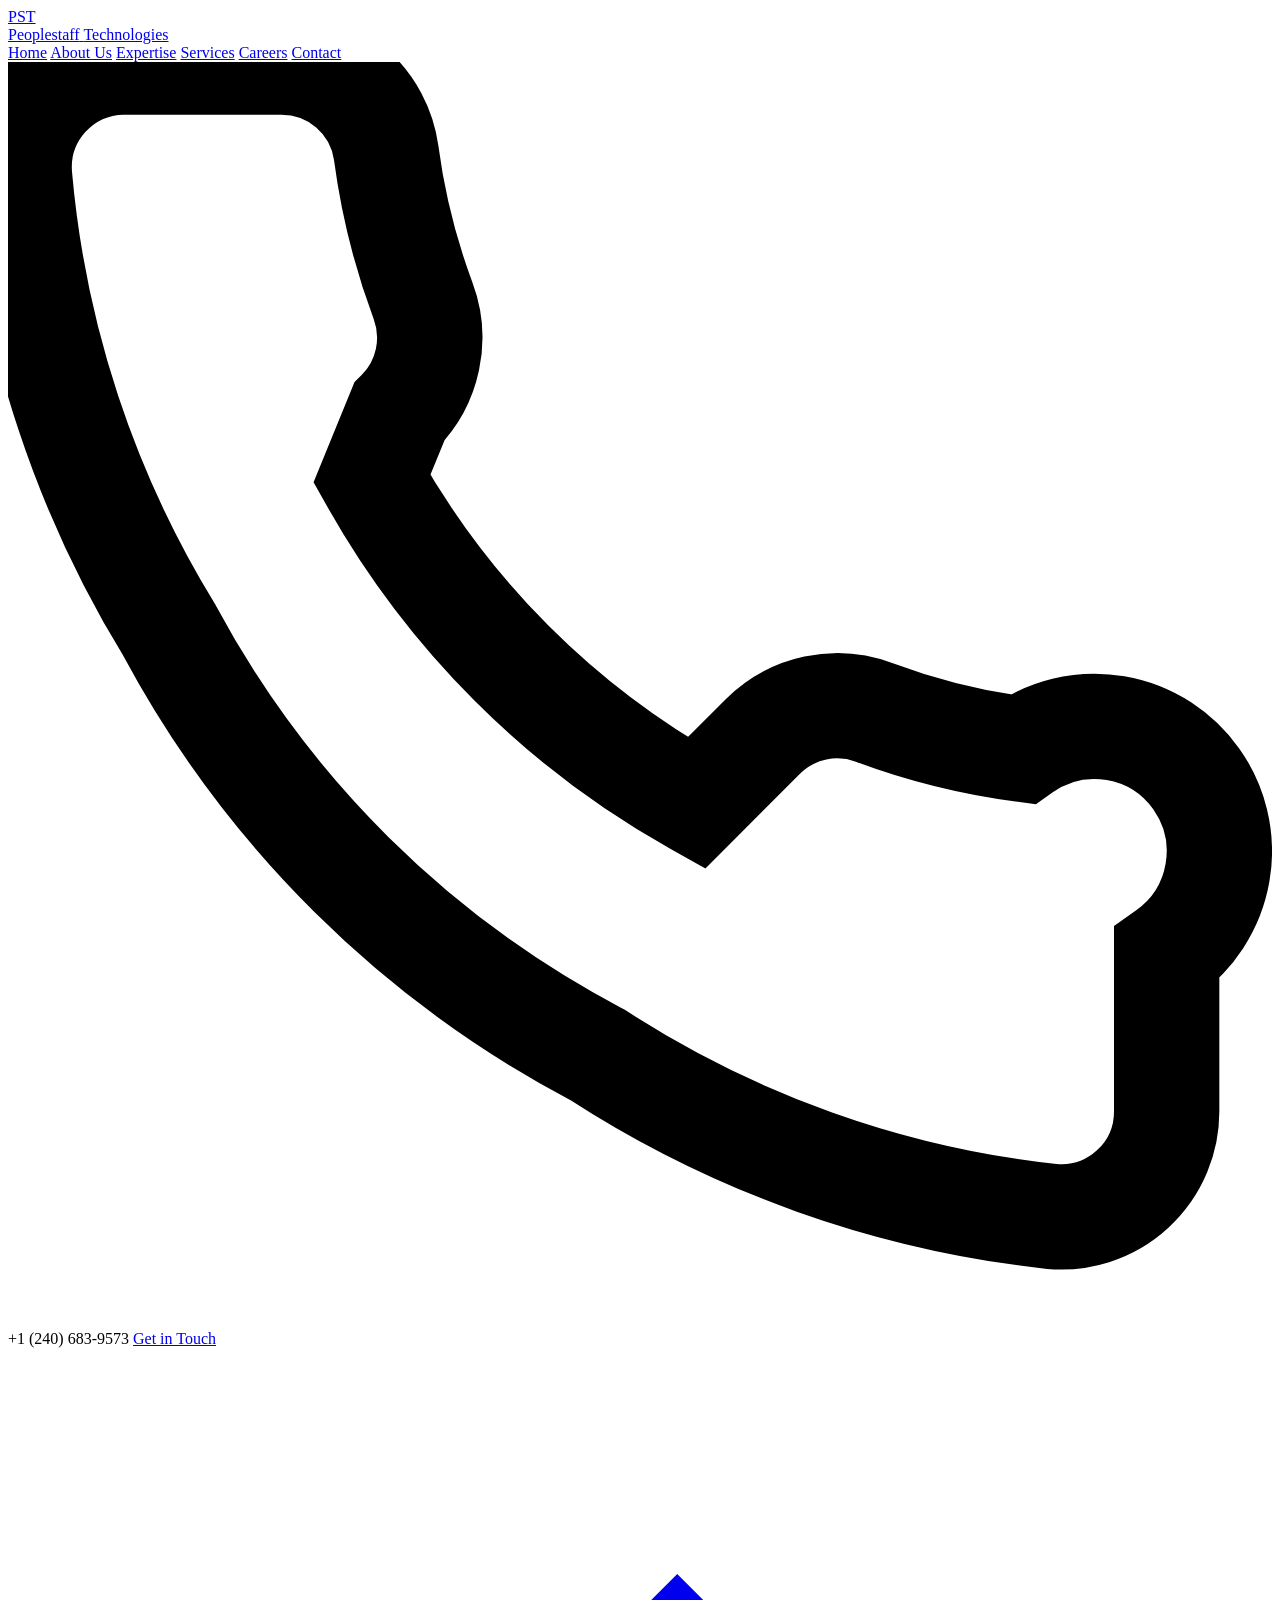
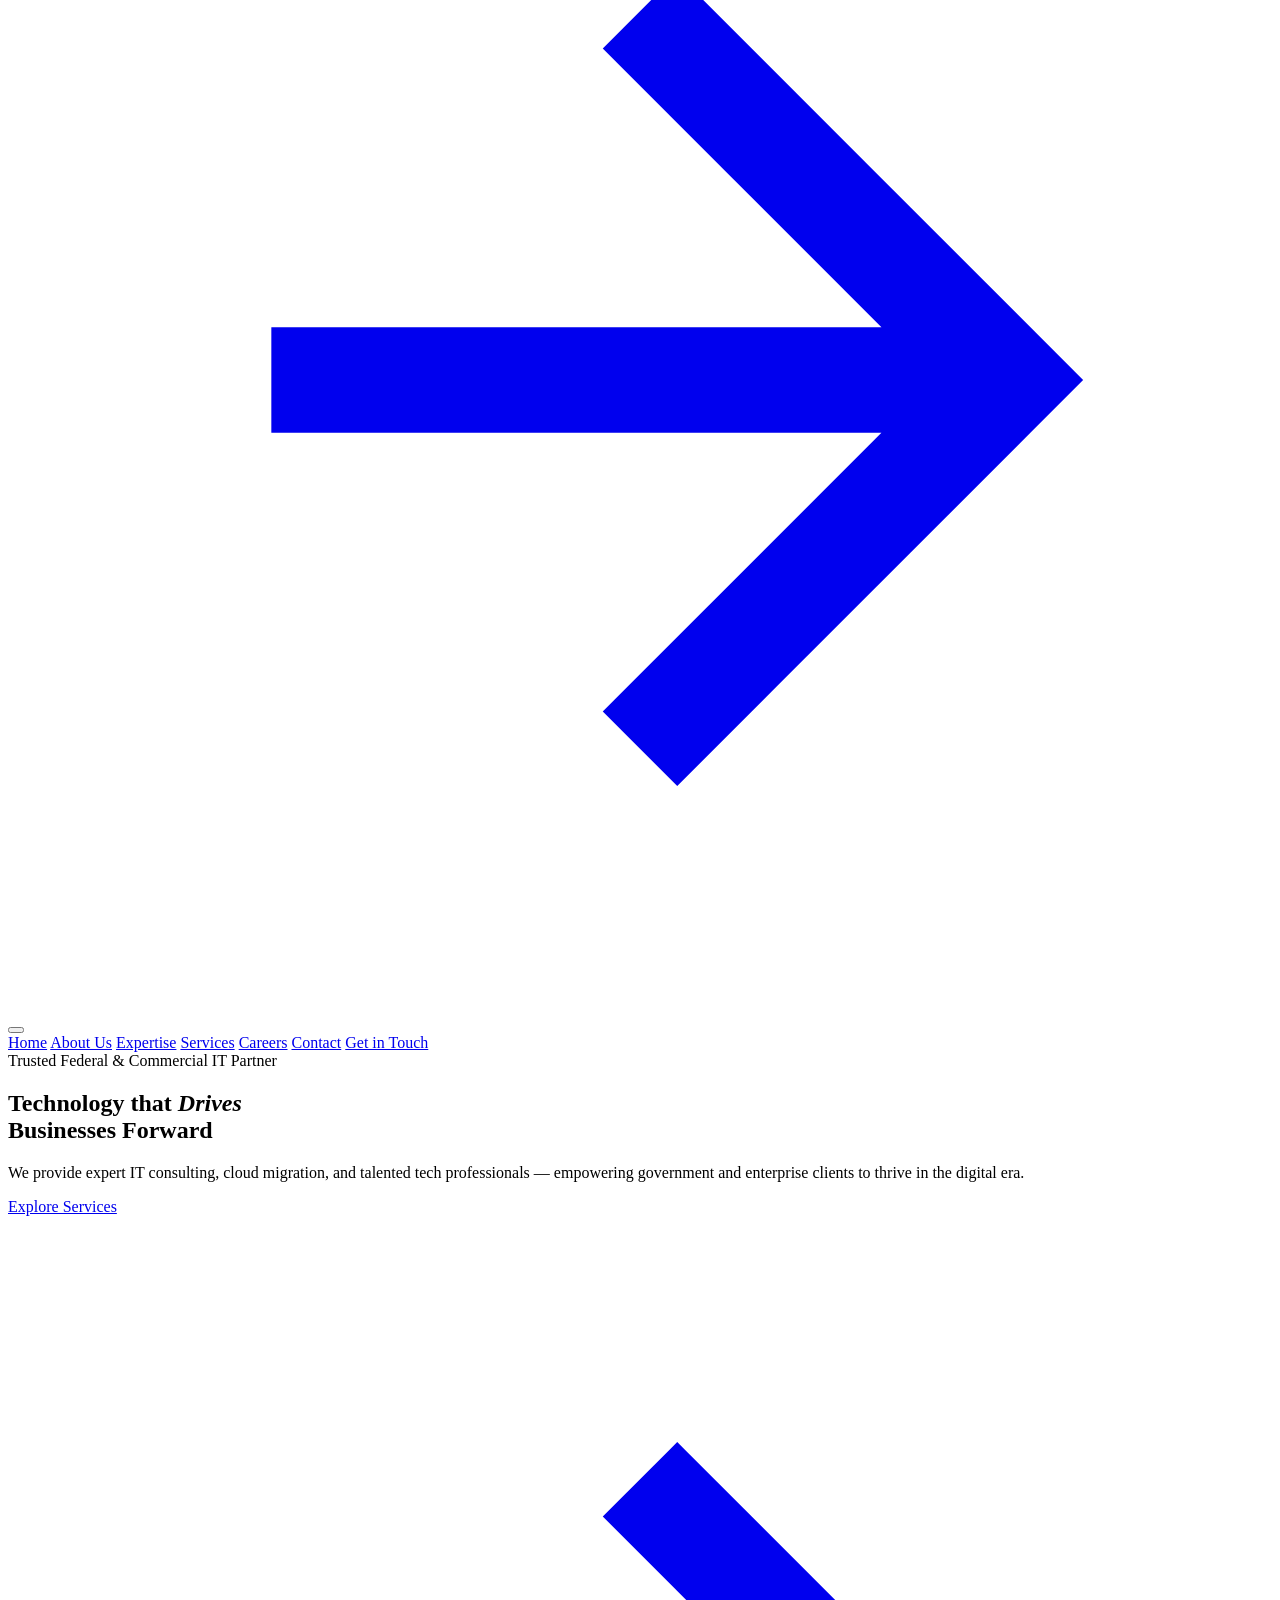
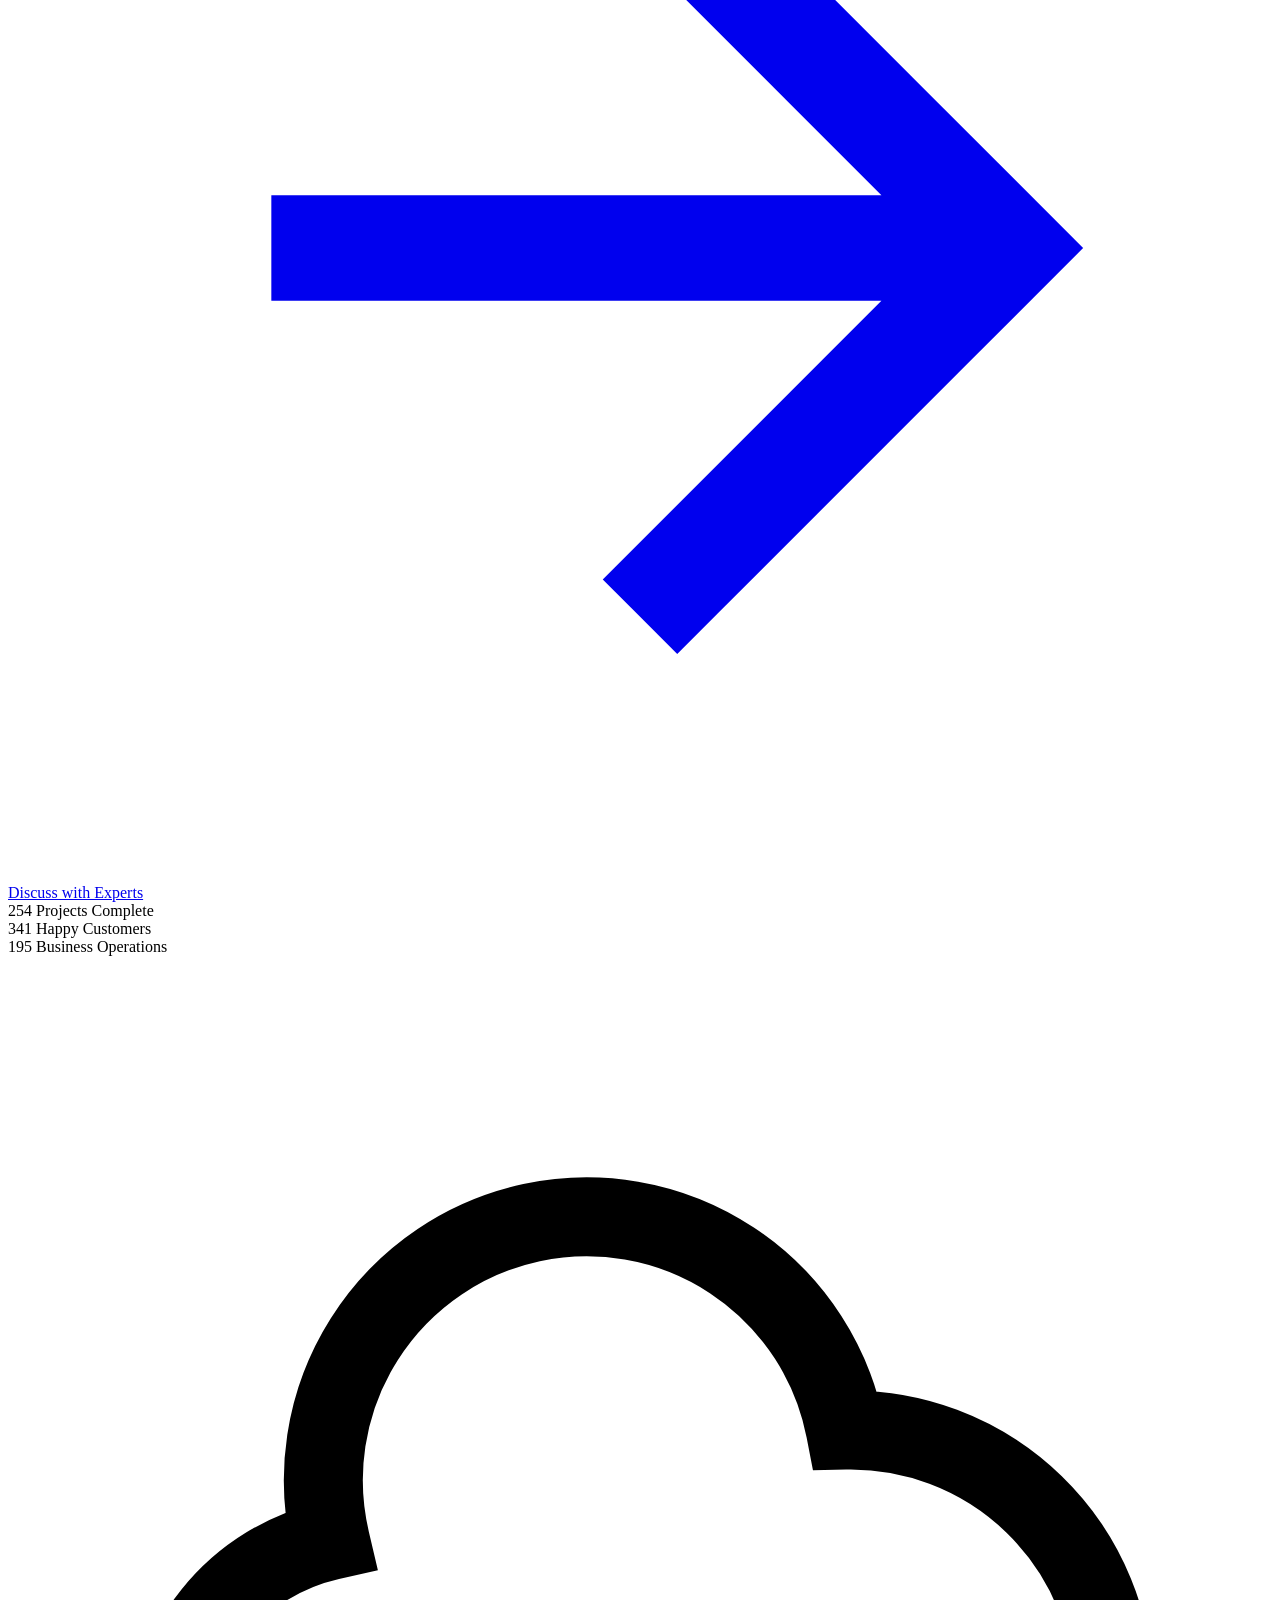
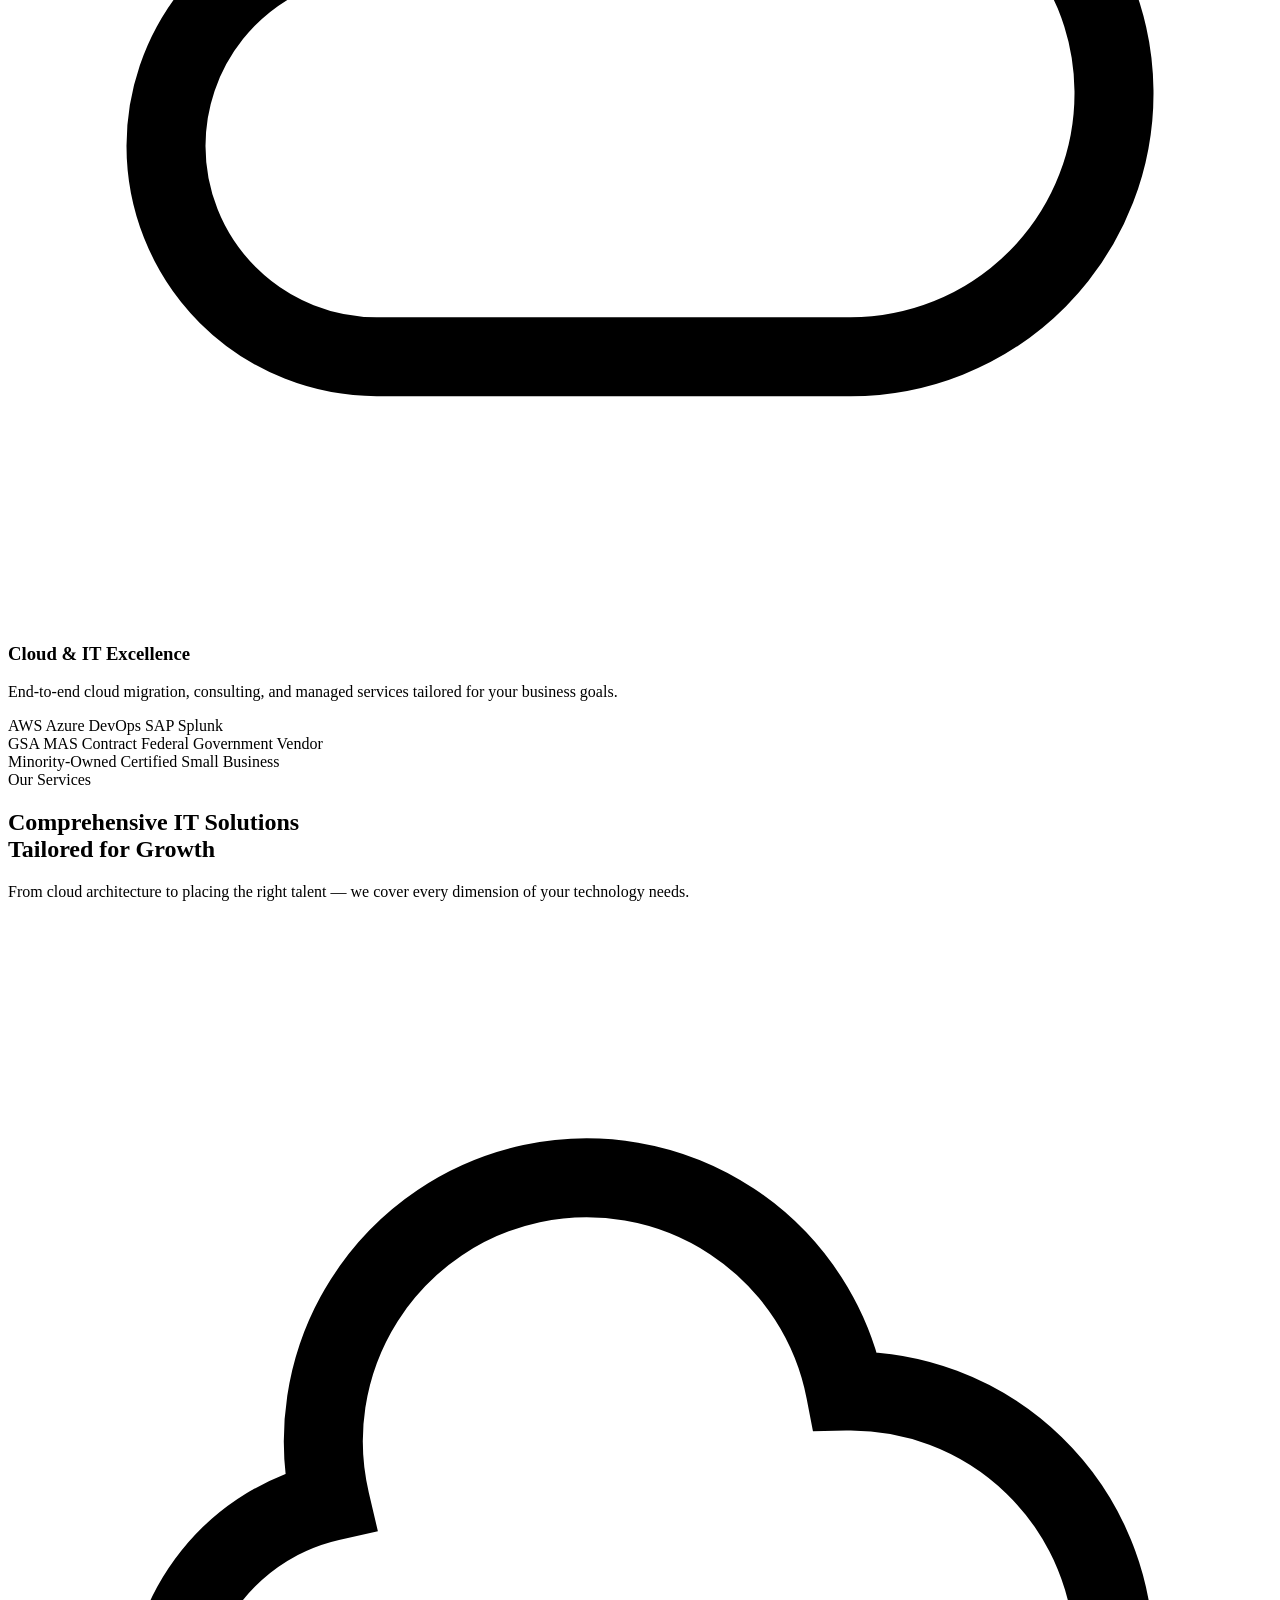
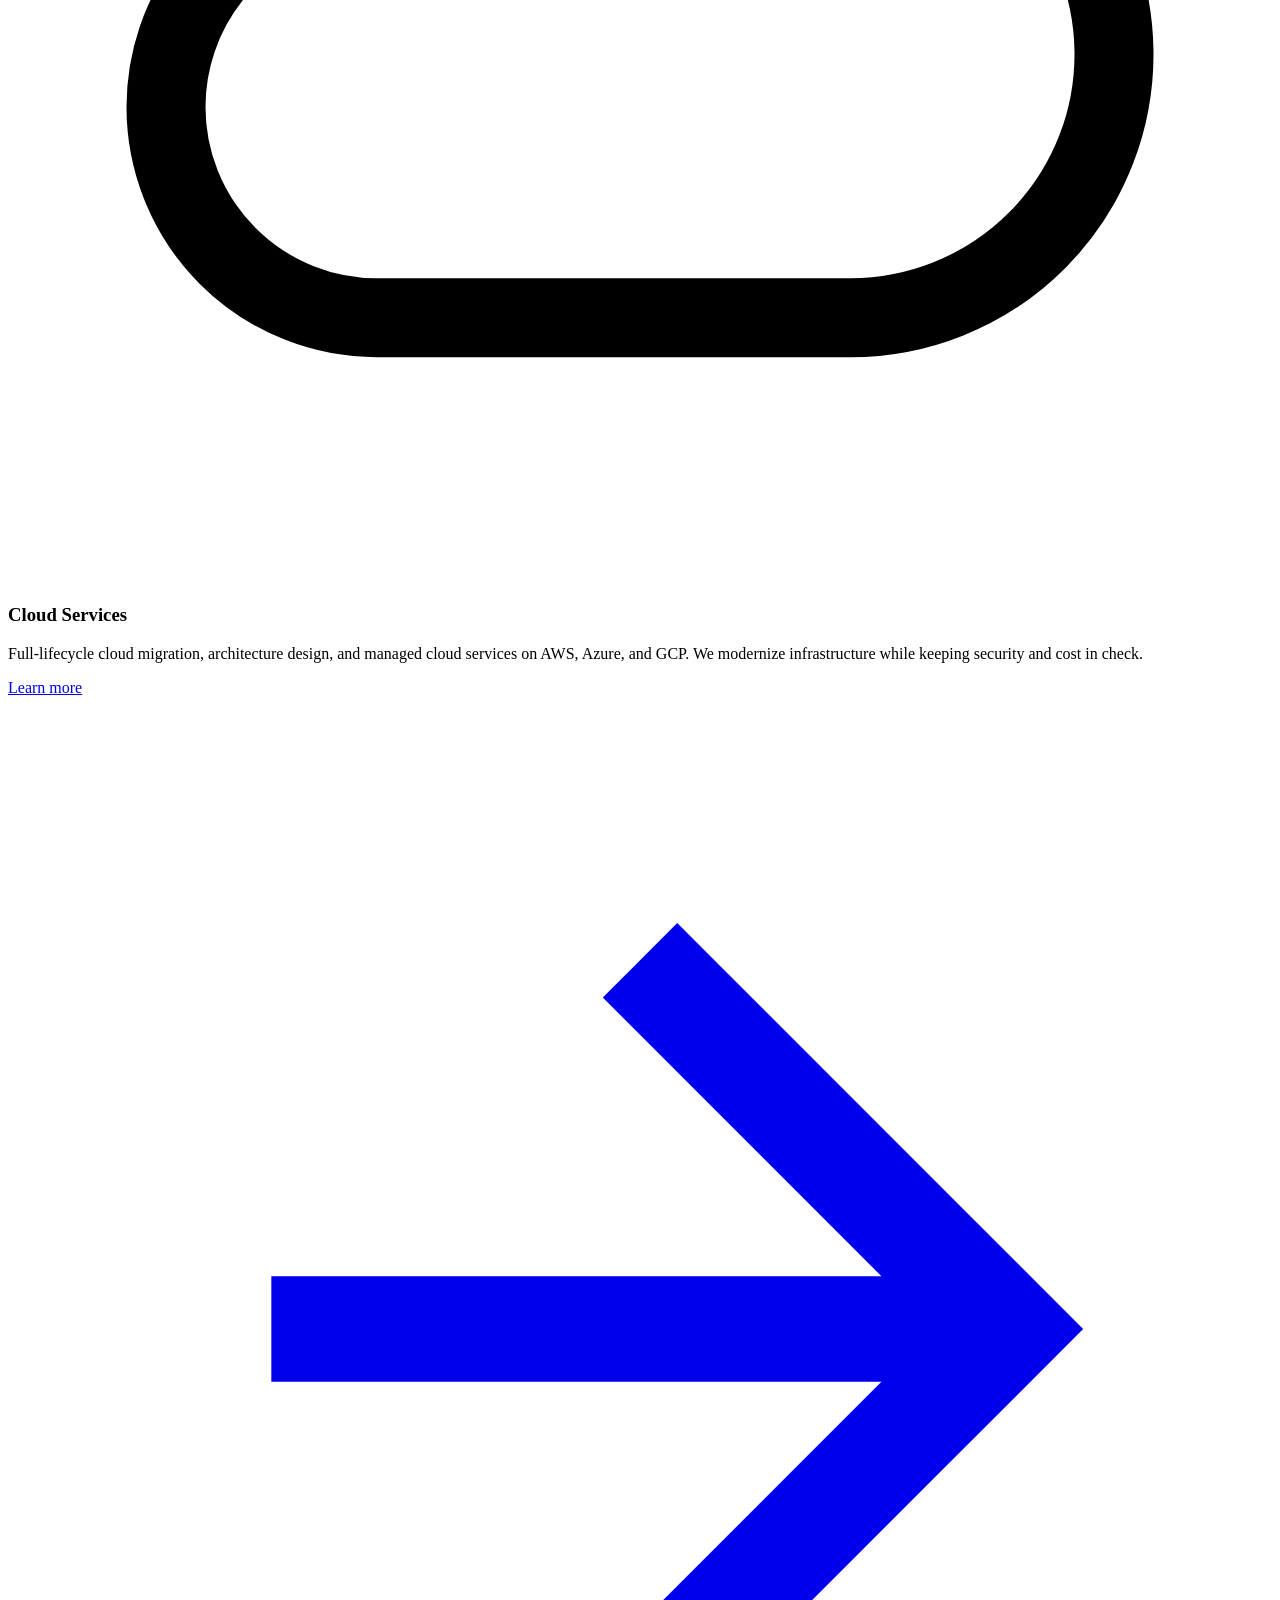
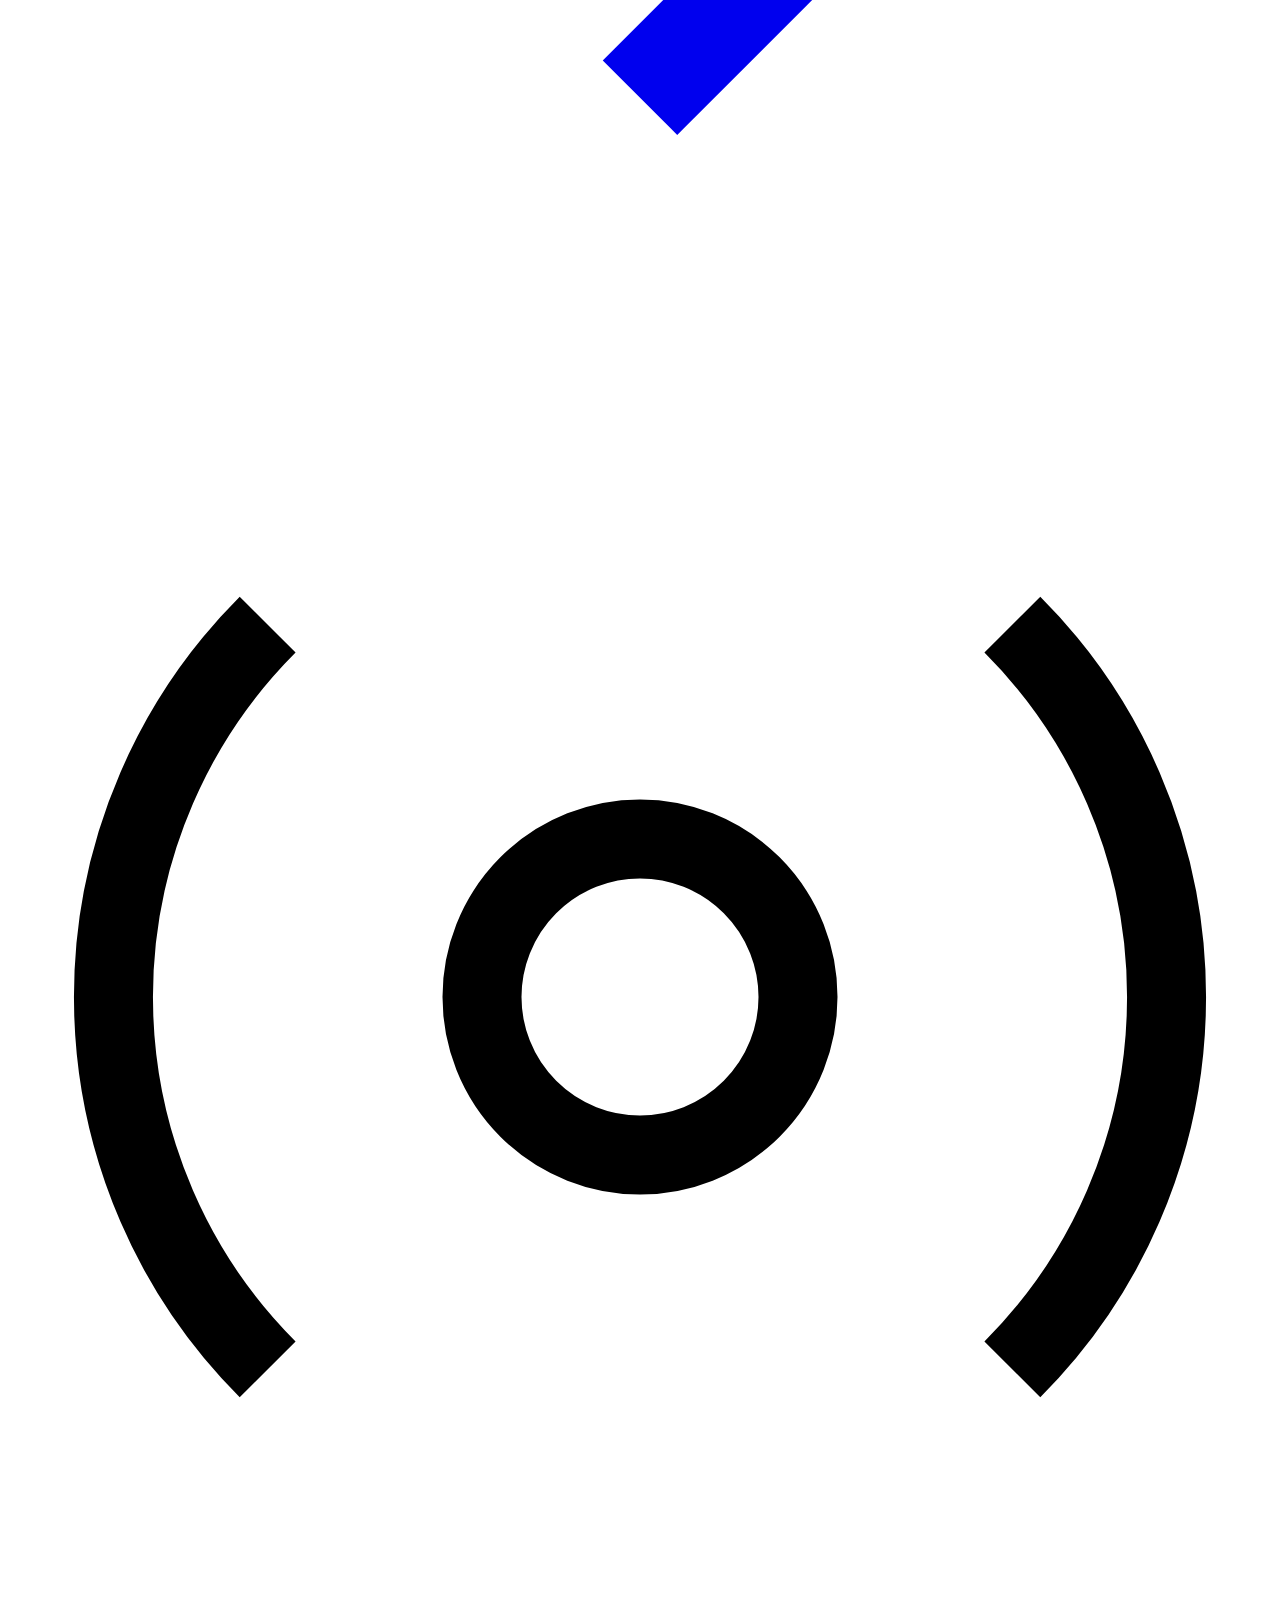
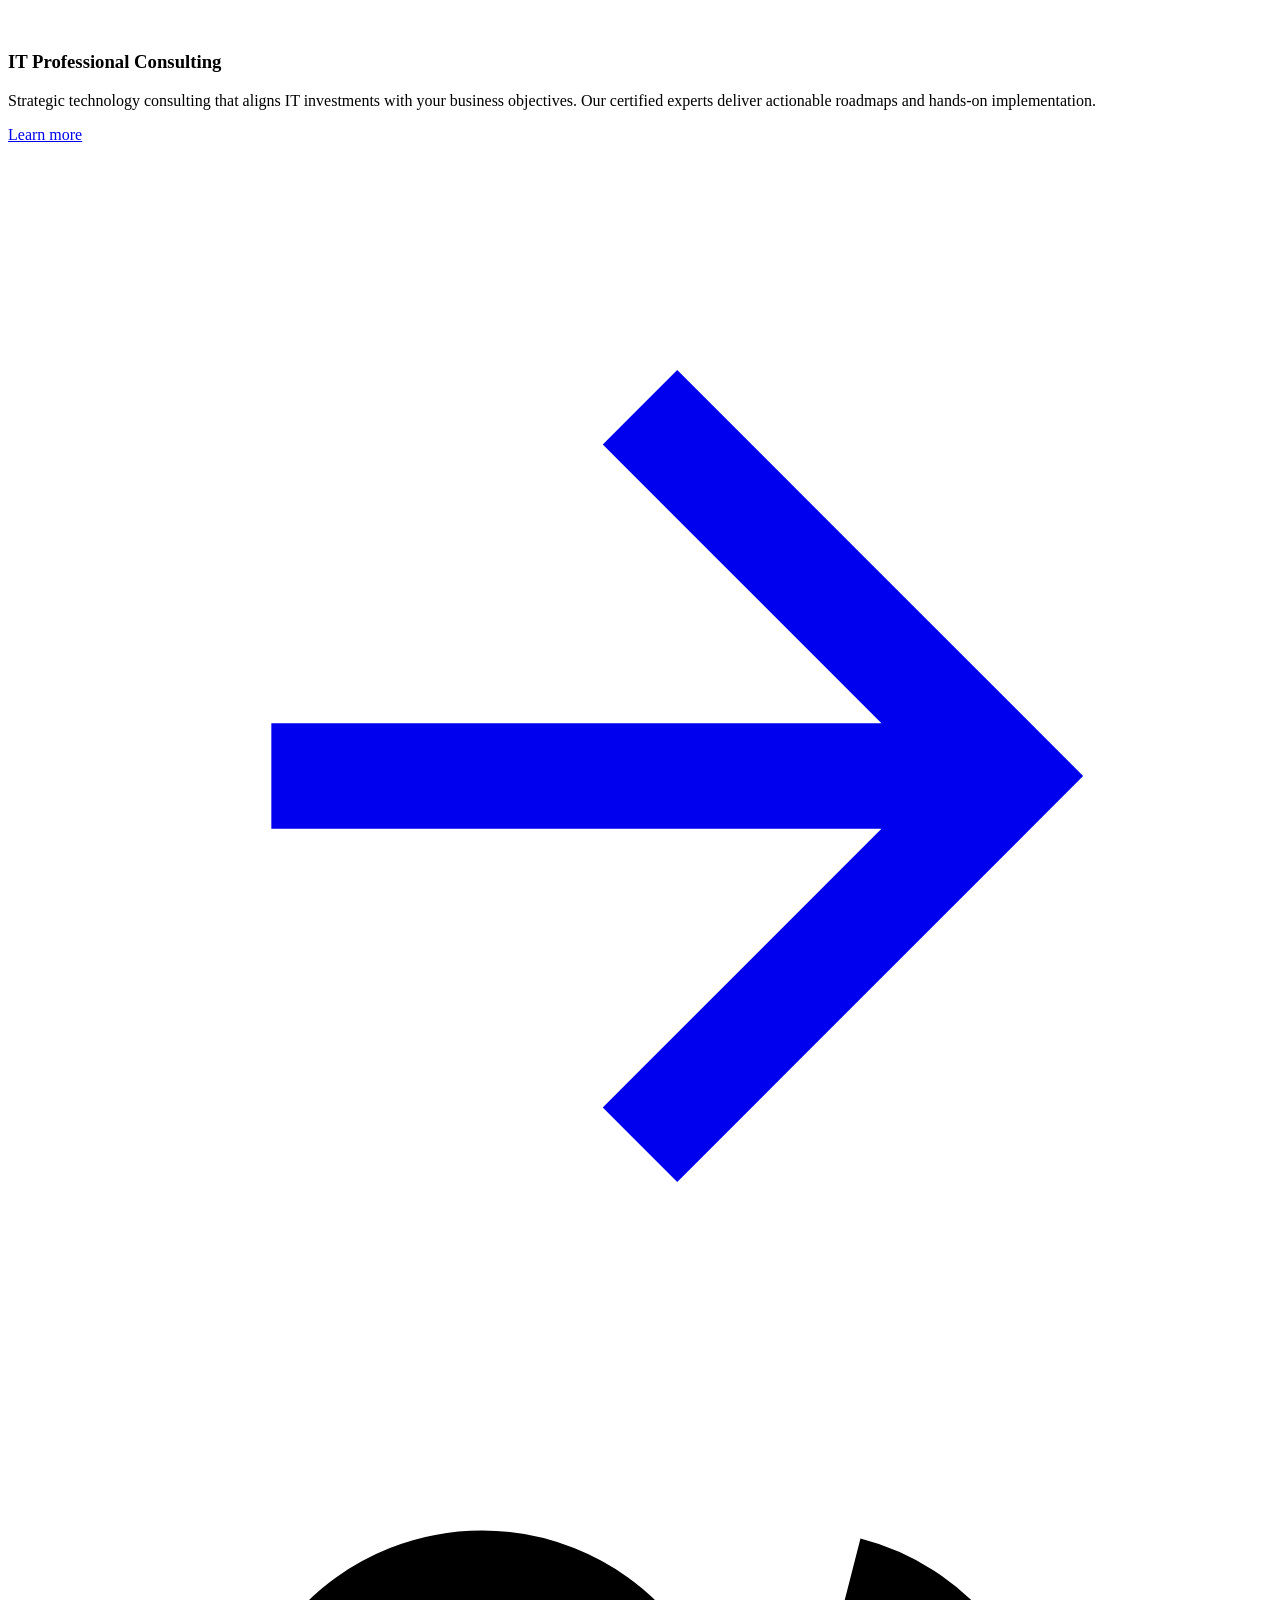
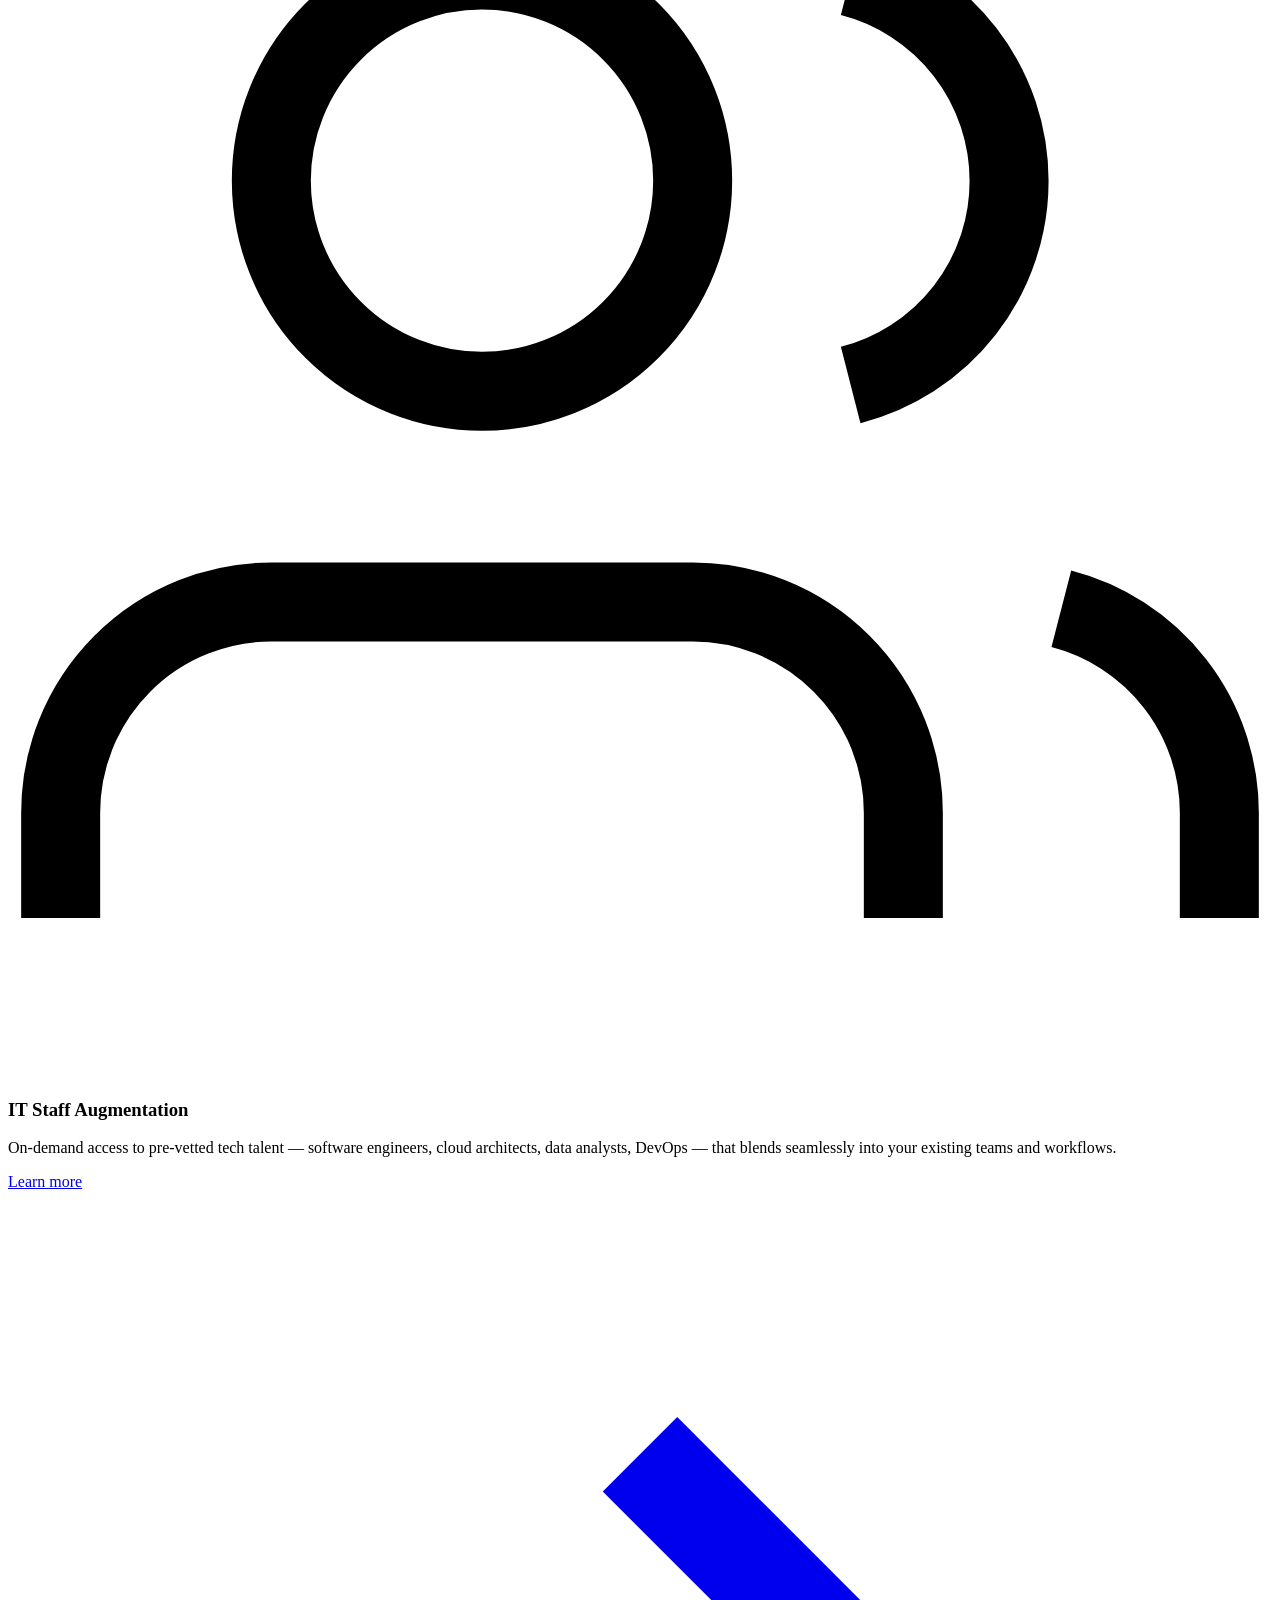
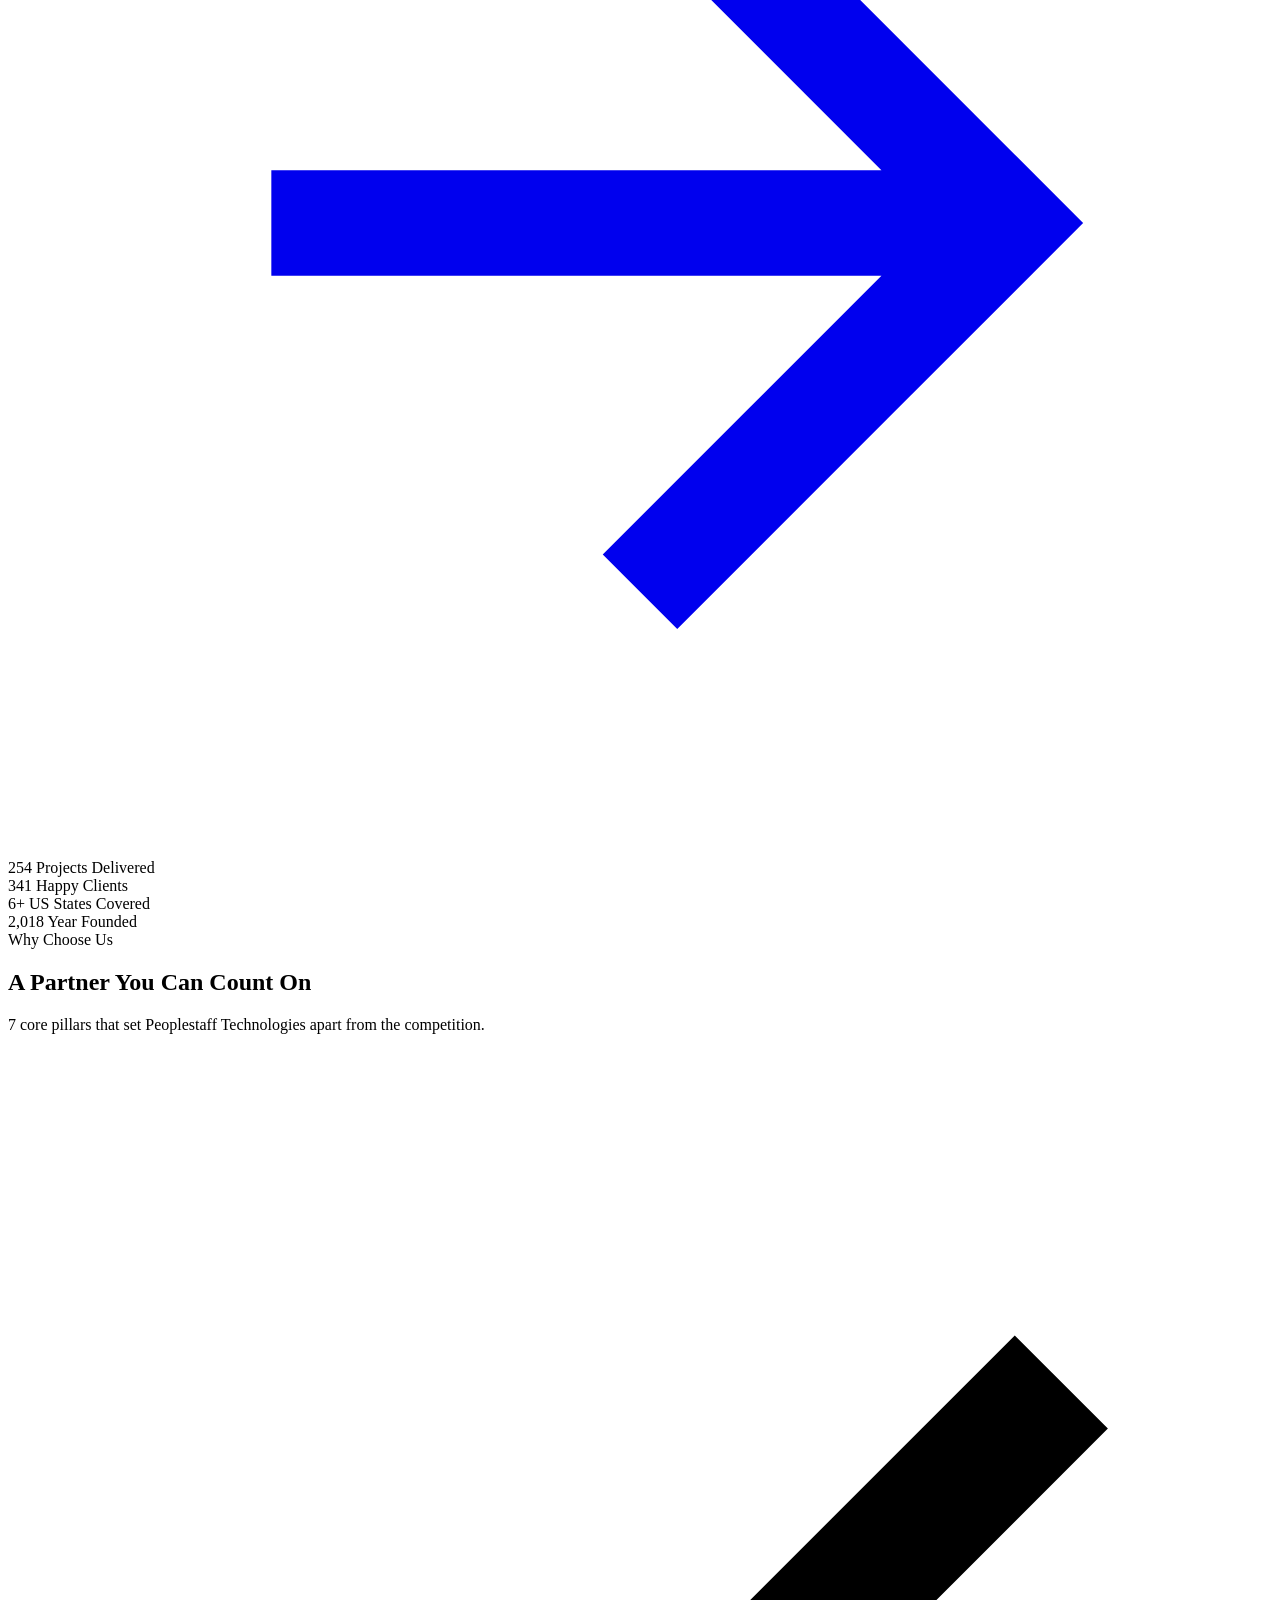
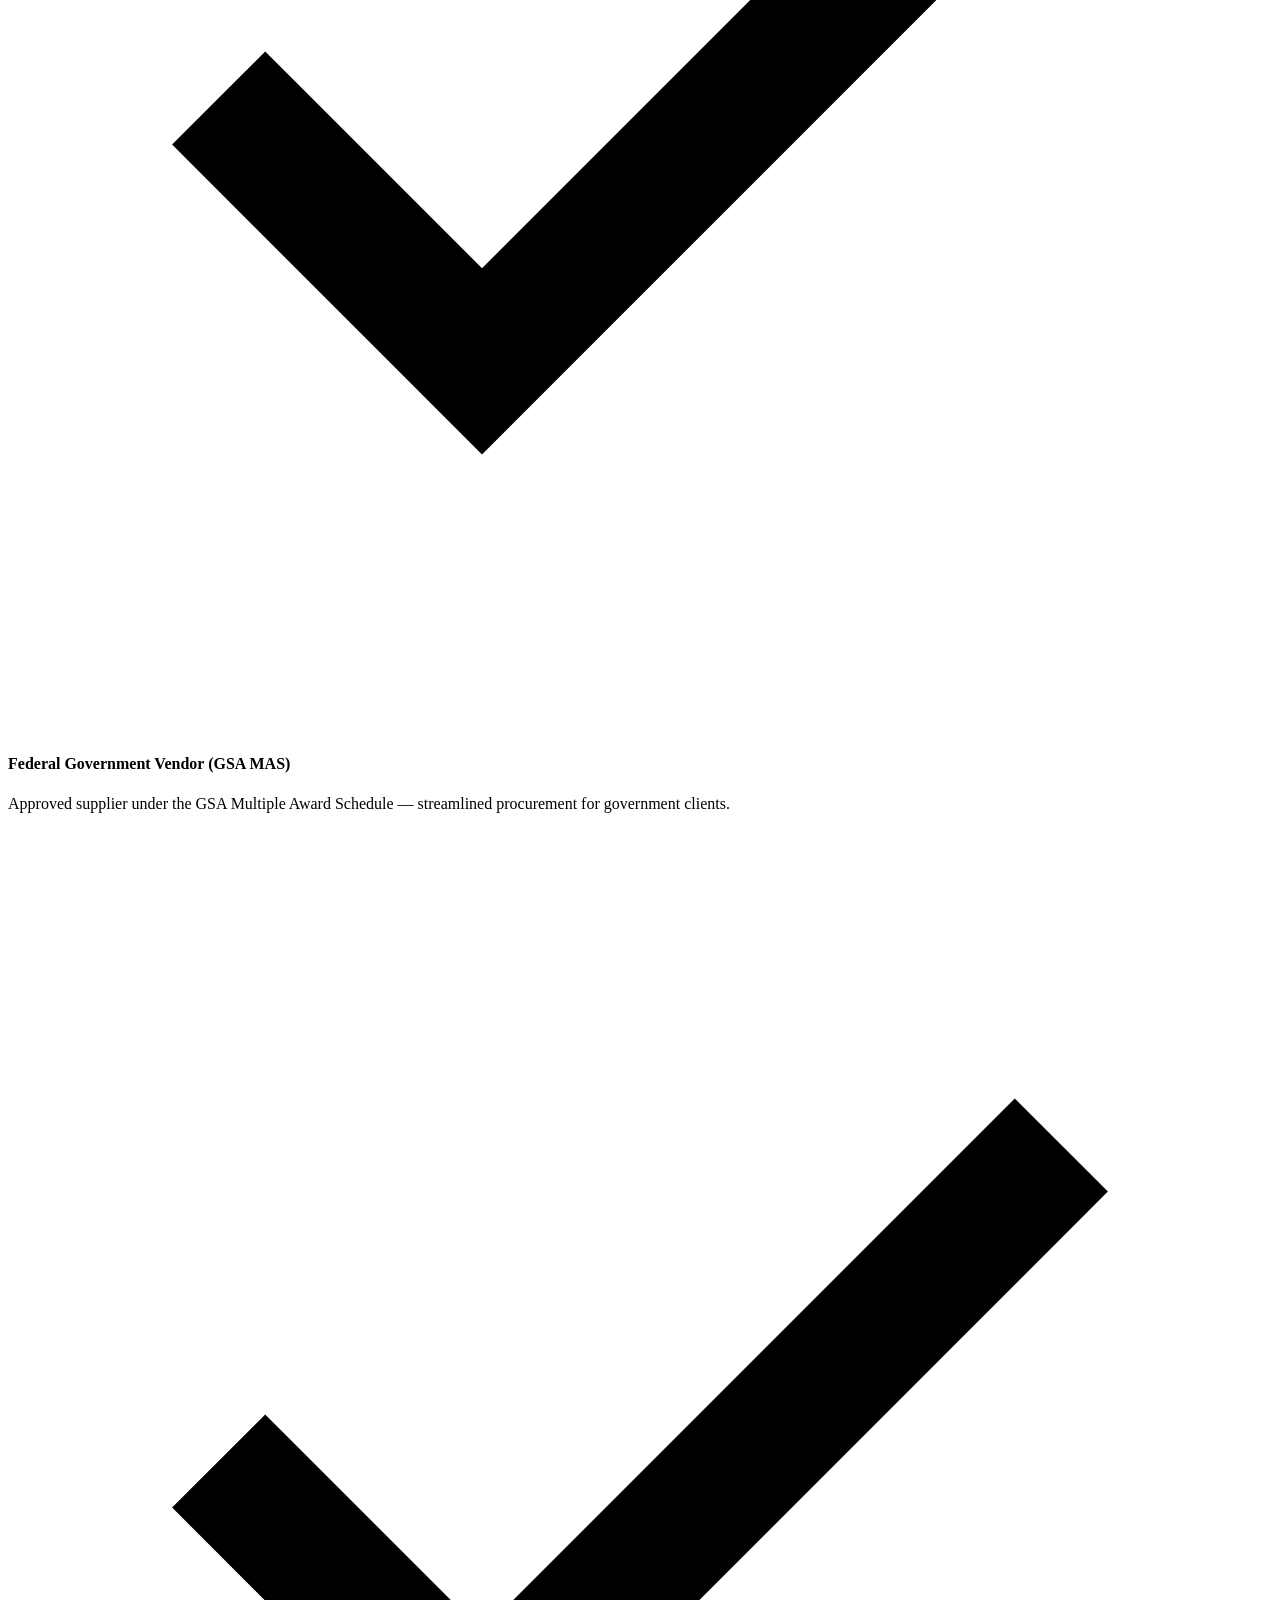
==== commit d7ee2d97: "Update stylesheet and script paths in index.html" ====
--- a/index.html
+++ b/index.html
@@ -5,7 +5,7 @@
   <meta name="viewport" content="width=device-width, initial-scale=1.0"/>
   <title>Peoplestaff Technologies | IT Consulting, Cloud & Staff Augmentation</title>
   <meta name="description" content="Peoplestaff Technologies — Maryland-based minority-owned IT consulting firm specializing in Cloud Services, IT Staff Augmentation, and Government contracting since 2018."/>
-  <link rel="stylesheet" href="style.css"/>
+  <link rel="stylesheet" href="css/style.css"/>
 </head>
 <body>
 
@@ -496,6 +496,6 @@
   <svg viewBox="0 0 24 24" fill="none" stroke="currentColor" stroke-width="2.5"><path d="M18 15l-6-6-6 6"/></svg>
 </button>
 
-<script src="js/main.js"></script>
+<script src="main.js"></script>
 </body>
 </html>
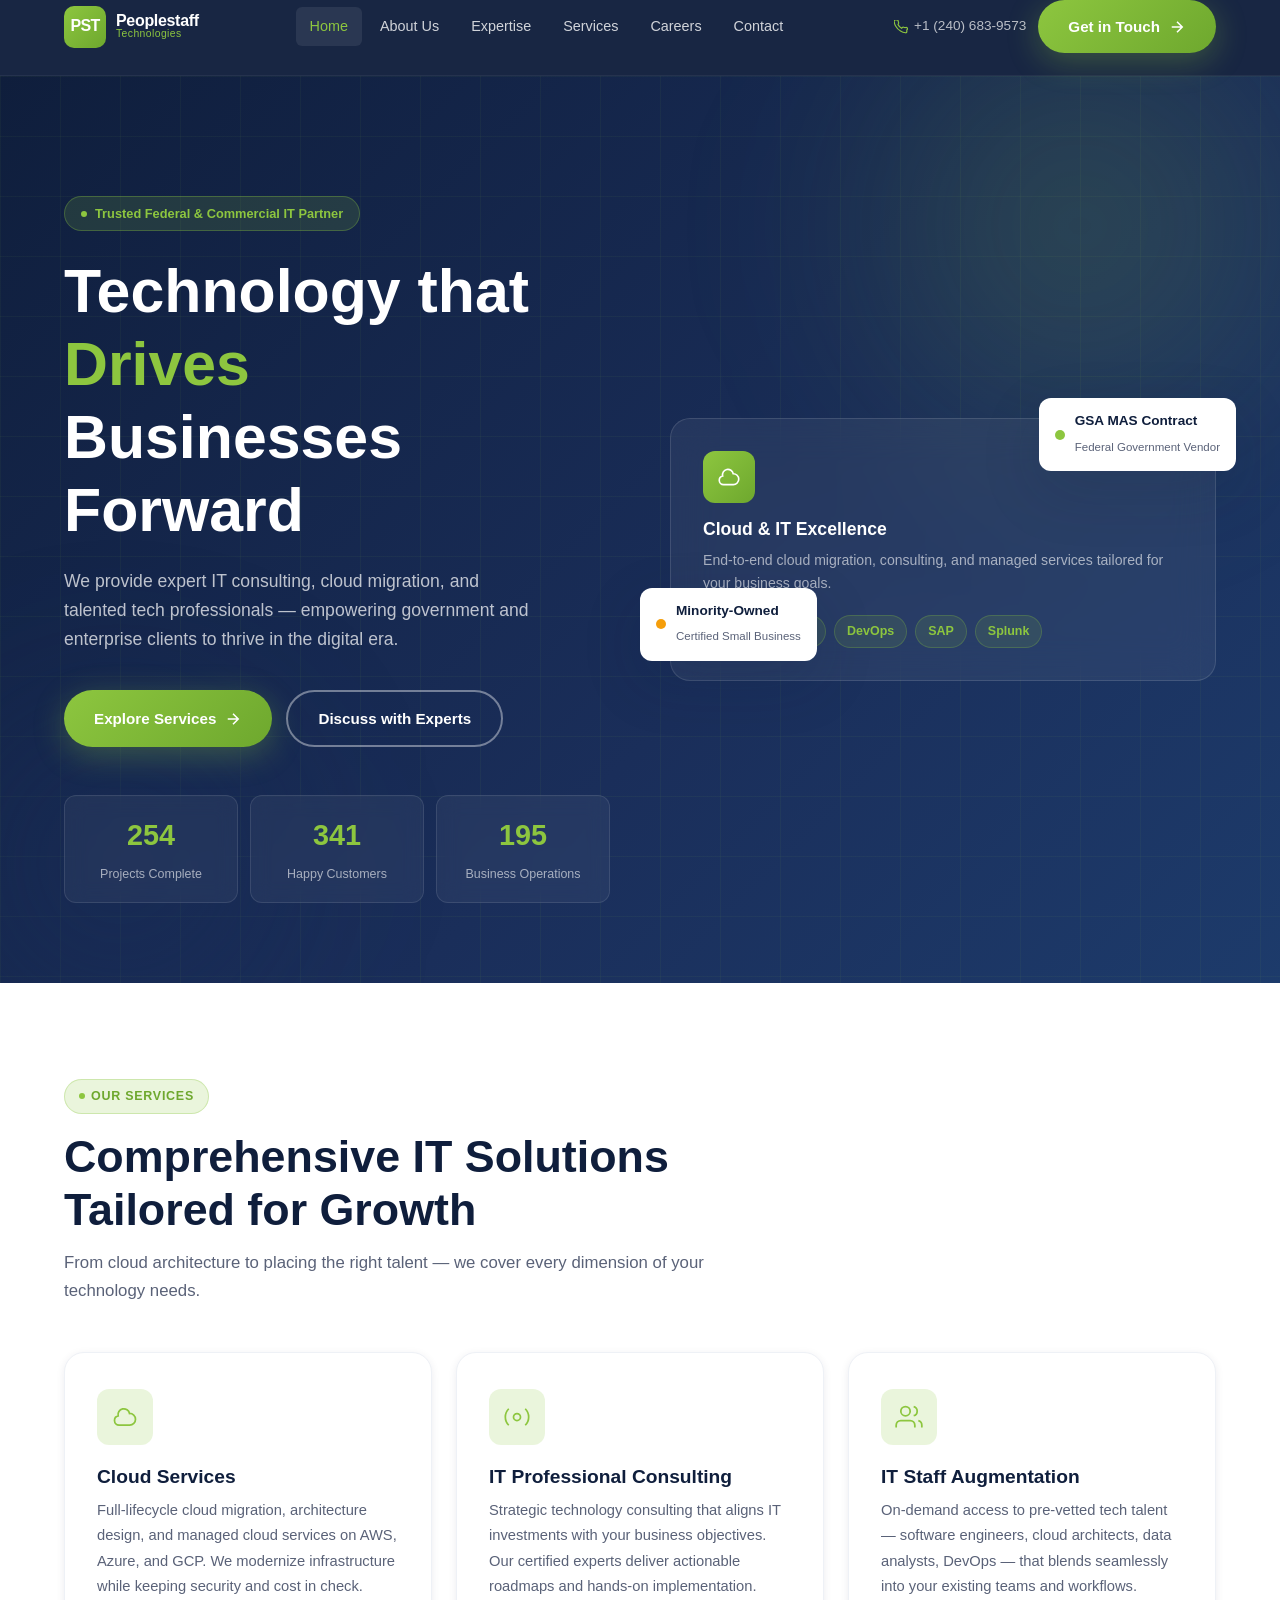
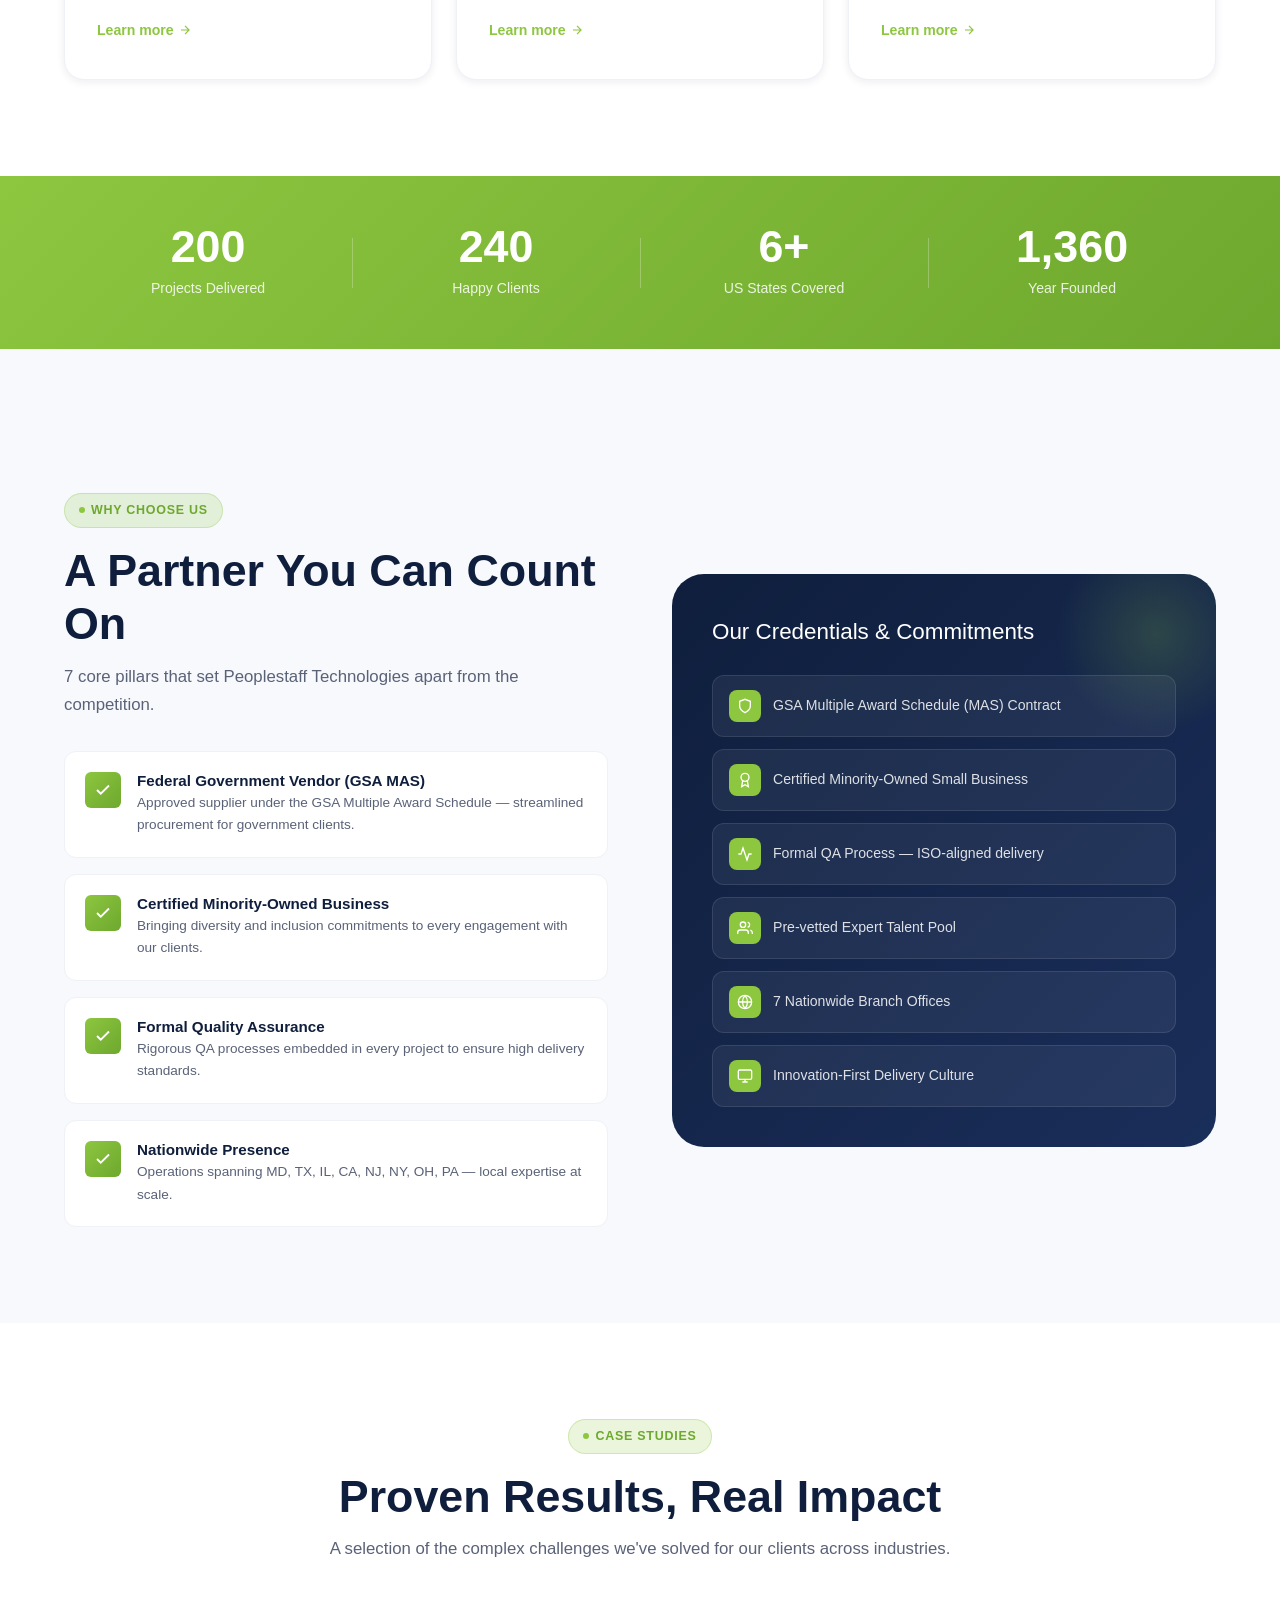
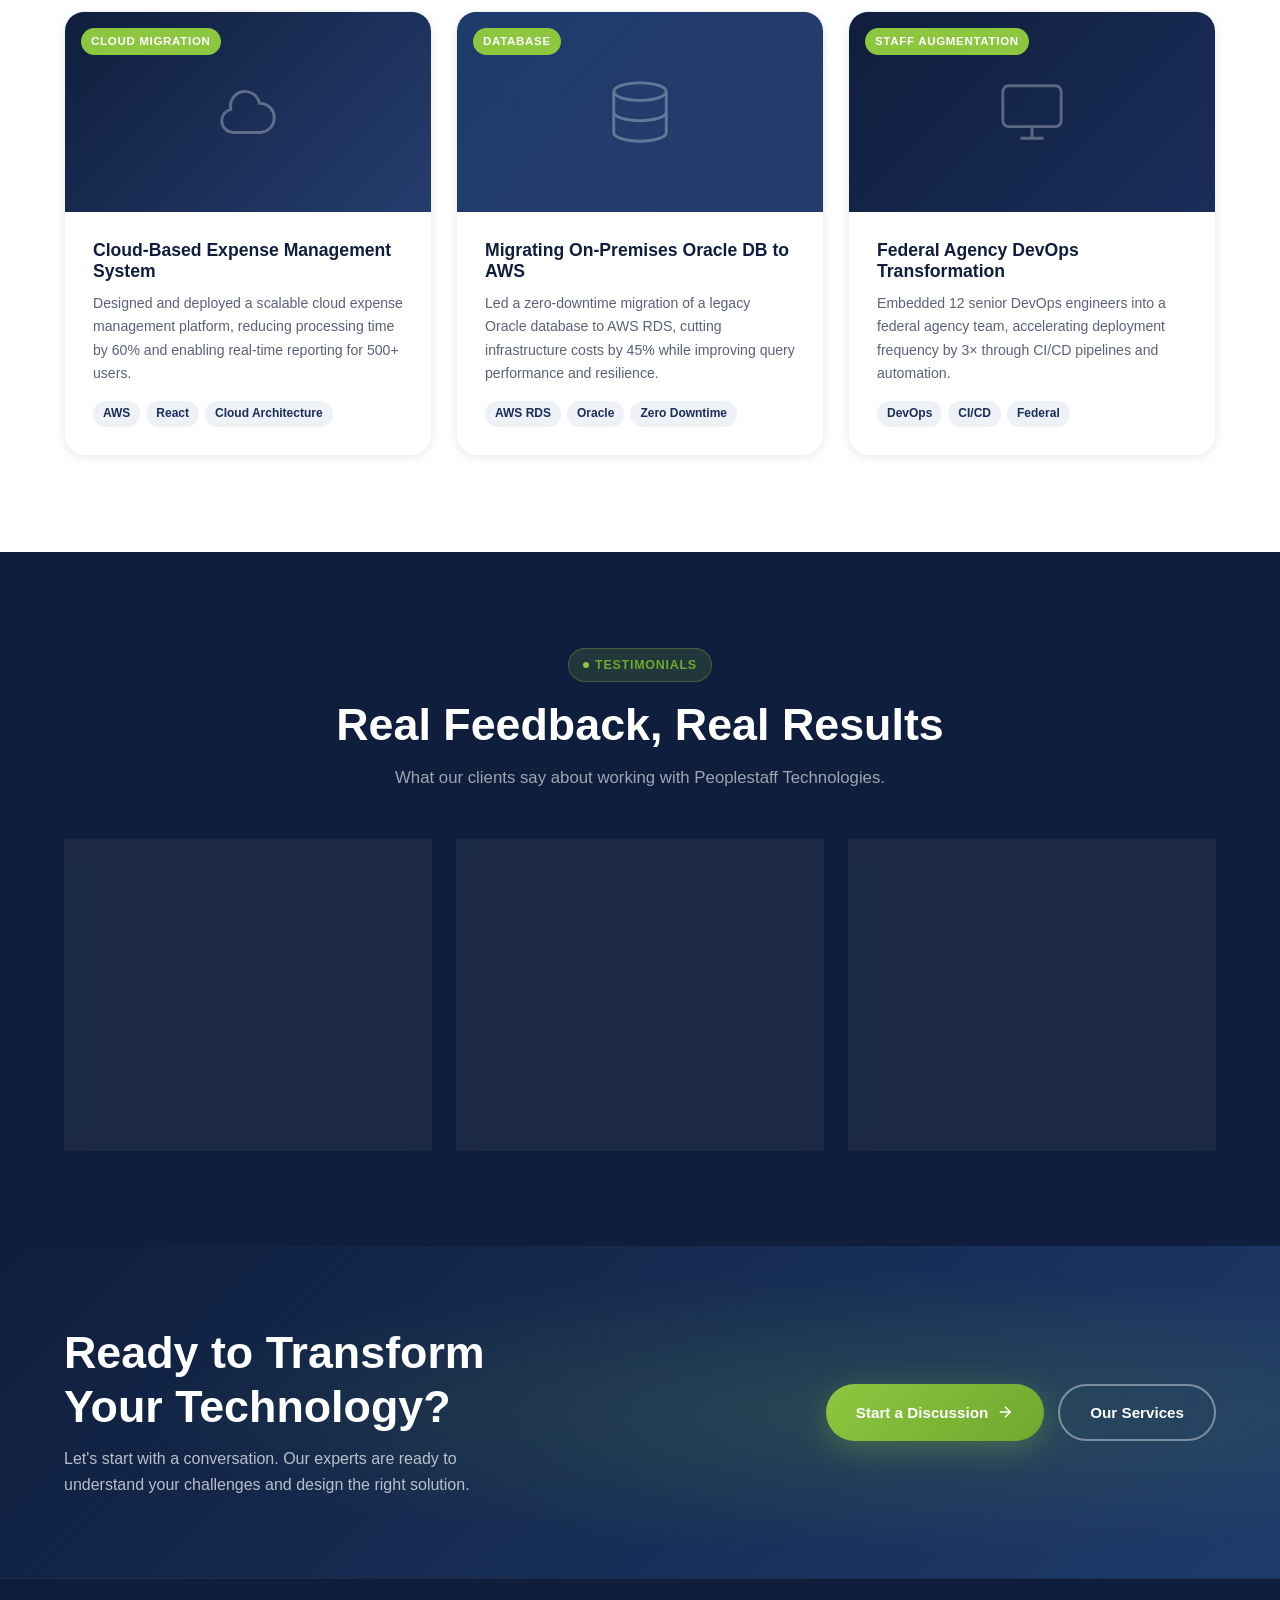
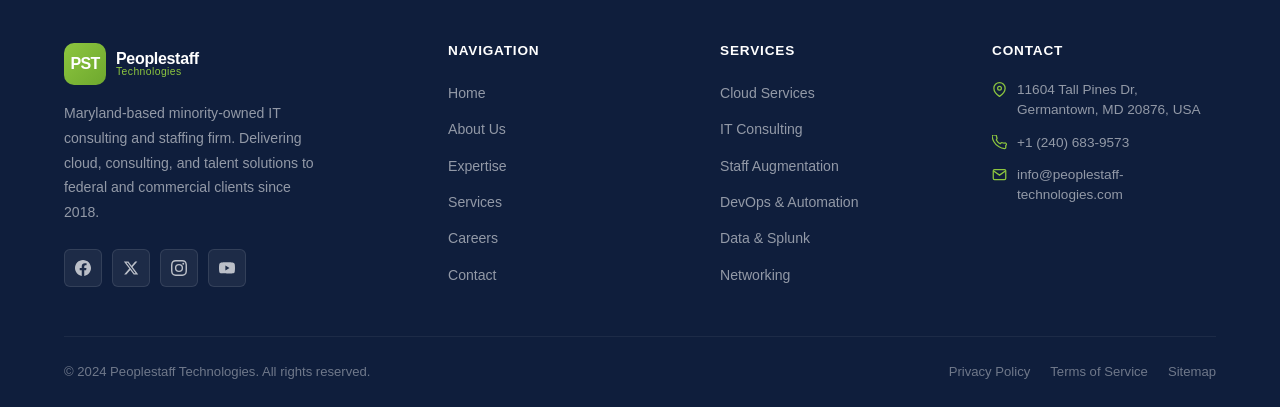
==== commit 7ddb8e39: "Update and rename home.html to index.html" ====
--- a/index.html
+++ b/index.html
@@ -5,7 +5,7 @@
   <meta name="viewport" content="width=device-width, initial-scale=1.0"/>
   <title>Peoplestaff Technologies | IT Consulting, Cloud & Staff Augmentation</title>
   <meta name="description" content="Peoplestaff Technologies — Maryland-based minority-owned IT consulting firm specializing in Cloud Services, IT Staff Augmentation, and Government contracting since 2018."/>
-  <link rel="stylesheet" href="css/style.css"/>
+  <link rel="stylesheet" href="style.css"/>
 </head>
 <body>
 
--- a/style.css
+++ b/style.css
@@ -0,0 +1,734 @@
+/* ===================================================
+   PEOPLESTAFF TECHNOLOGIES — Design System
+   Primary: #1A2E5A  |  Accent: #8DC63F
+   =================================================== */
+
+@import url('https://fonts.googleapis.com/css2?family=Inter:wght@300;400;500;600;700;800;900&family=Outfit:wght@300;400;500;600;700;800&display=swap');
+
+/* ─── CSS Custom Properties ─── */
+:root {
+  --clr-navy:       #0F1E3C;
+  --clr-navy-mid:   #1A2E5A;
+  --clr-navy-light: #253D6E;
+  --clr-green:      #8DC63F;
+  --clr-green-dark: #6EA82E;
+  --clr-green-glow: rgba(141,198,63,0.18);
+  --clr-white:      #FFFFFF;
+  --clr-off-white:  #F7F9FC;
+  --clr-grey-100:   #EEF1F6;
+  --clr-grey-200:   #D8DDE8;
+  --clr-grey-400:   #8A93A8;
+  --clr-grey-600:   #4A5267;
+  --clr-text:       #1C2438;
+  --clr-text-muted: #5A6278;
+
+  --font-heading: 'Outfit', sans-serif;
+  --font-body:    'Inter', sans-serif;
+
+  --radius-sm:  6px;
+  --radius-md:  12px;
+  --radius-lg:  20px;
+  --radius-xl:  32px;
+  --radius-full: 9999px;
+
+  --shadow-sm:  0 2px 8px rgba(15,30,60,0.08);
+  --shadow-md:  0 8px 32px rgba(15,30,60,0.12);
+  --shadow-lg:  0 20px 60px rgba(15,30,60,0.16);
+  --shadow-green: 0 8px 32px rgba(141,198,63,0.3);
+
+  --transition: 0.3s cubic-bezier(0.4,0,0.2,1);
+  --transition-slow: 0.6s cubic-bezier(0.4,0,0.2,1);
+
+  --max-w: 1200px;
+  --section-py: 96px;
+  --header-h: 76px;
+}
+
+/* ─── Reset & Base ─── */
+*, *::before, *::after { box-sizing: border-box; margin: 0; padding: 0; }
+
+html { scroll-behavior: smooth; font-size: 16px; }
+
+body {
+  font-family: var(--font-body);
+  color: var(--clr-text);
+  background: var(--clr-white);
+  line-height: 1.65;
+  overflow-x: hidden;
+}
+
+img { max-width: 100%; display: block; }
+a  { text-decoration: none; color: inherit; }
+ul { list-style: none; }
+button { cursor: pointer; border: none; background: none; font-family: inherit; }
+
+/* ─── Typography ─── */
+h1,h2,h3,h4,h5,h6 {
+  font-family: var(--font-heading);
+  font-weight: 700;
+  line-height: 1.2;
+  color: var(--clr-navy);
+}
+h1 { font-size: clamp(2.2rem, 5vw, 3.8rem); }
+h2 { font-size: clamp(1.7rem, 3.5vw, 2.8rem); }
+h3 { font-size: clamp(1.2rem, 2.5vw, 1.6rem); }
+h4 { font-size: 1.15rem; }
+p  { color: var(--clr-text-muted); font-size: 1rem; }
+
+/* ─── Layout Utilities ─── */
+.container { max-width: var(--max-w); margin: 0 auto; padding: 0 24px; }
+.section    { padding: var(--section-py) 0; }
+.section-sm { padding: 64px 0; }
+
+.text-center { text-align: center; }
+.text-green  { color: var(--clr-green); }
+.text-white  { color: var(--clr-white); }
+.text-muted  { color: var(--clr-text-muted); }
+
+.badge {
+  display: inline-flex; align-items: center; gap: 6px;
+  background: var(--clr-green-glow);
+  color: var(--clr-green-dark);
+  font-size: 0.78rem; font-weight: 600; letter-spacing: 0.06em; text-transform: uppercase;
+  padding: 6px 14px; border-radius: var(--radius-full);
+  border: 1px solid rgba(141,198,63,0.3);
+  margin-bottom: 16px;
+}
+.badge::before { content: ''; display: inline-block; width: 6px; height: 6px; border-radius: 50%; background: var(--clr-green); }
+
+.section-header { max-width: 640px; }
+.section-header.centered { margin: 0 auto; text-align: center; }
+.section-header p { margin-top: 12px; font-size: 1.05rem; }
+
+/* ─── Buttons ─── */
+.btn {
+  display: inline-flex; align-items: center; gap: 8px;
+  padding: 14px 30px;
+  font-size: 0.95rem; font-weight: 600; font-family: var(--font-heading);
+  border-radius: var(--radius-full);
+  transition: var(--transition);
+  position: relative; overflow: hidden;
+}
+
+.btn-primary {
+  background: linear-gradient(135deg, var(--clr-green) 0%, var(--clr-green-dark) 100%);
+  color: var(--clr-white);
+  box-shadow: var(--shadow-green);
+}
+.btn-primary:hover { transform: translateY(-2px); box-shadow: 0 12px 40px rgba(141,198,63,0.45); }
+
+.btn-outline {
+  background: transparent;
+  color: var(--clr-green);
+  border: 2px solid var(--clr-green);
+}
+.btn-outline:hover { background: var(--clr-green); color: var(--clr-white); }
+
+.btn-white {
+  background: var(--clr-white);
+  color: var(--clr-navy);
+  box-shadow: var(--shadow-md);
+}
+.btn-white:hover { transform: translateY(-2px); box-shadow: var(--shadow-lg); }
+
+.btn-ghost {
+  color: var(--clr-white);
+  border: 2px solid rgba(255,255,255,0.4);
+}
+.btn-ghost:hover { border-color: var(--clr-white); background: rgba(255,255,255,0.1); }
+
+.btn svg { width: 18px; height: 18px; flex-shrink: 0; }
+
+/* ─── HEADER / NAV ─── */
+#header {
+  position: fixed; top: 0; left: 0; right: 0; z-index: 1000;
+  height: var(--header-h);
+  background: rgba(15,30,60,0.96);
+  backdrop-filter: blur(16px);
+  -webkit-backdrop-filter: blur(16px);
+  border-bottom: 1px solid rgba(255,255,255,0.06);
+  transition: var(--transition);
+}
+#header.scrolled {
+  background: rgba(10,20,48,0.98);
+  box-shadow: var(--shadow-md);
+}
+.header-inner {
+  display: flex; align-items: center; justify-content: space-between;
+  height: 100%; gap: 24px;
+}
+
+/* Logo */
+.logo { display: flex; align-items: center; gap: 10px; flex-shrink: 0; }
+.logo-mark {
+  width: 42px; height: 42px; border-radius: 10px;
+  background: linear-gradient(135deg, var(--clr-green) 0%, var(--clr-green-dark) 100%);
+  display: flex; align-items: center; justify-content: center;
+  font-family: var(--font-heading); font-weight: 900; font-size: 1rem; color: var(--clr-white);
+  letter-spacing: -0.04em;
+}
+.logo-text { display: flex; flex-direction: column; line-height: 1; }
+.logo-text span:first-child {
+  font-family: var(--font-heading); font-weight: 800; font-size: 1rem; color: var(--clr-white);
+  letter-spacing: -0.02em;
+}
+.logo-text span:last-child { font-size: 0.65rem; color: var(--clr-green); font-weight: 500; letter-spacing: 0.04em; }
+
+/* Nav links */
+.nav { display: flex; align-items: center; gap: 4px; }
+.nav a {
+  padding: 8px 14px; border-radius: var(--radius-sm);
+  font-size: 0.9rem; font-weight: 500; color: rgba(255,255,255,0.8);
+  transition: var(--transition);
+}
+.nav a:hover, .nav a.active { color: var(--clr-white); background: rgba(255,255,255,0.08); }
+.nav a.active { color: var(--clr-green); }
+
+.nav-actions { display: flex; align-items: center; gap: 12px; flex-shrink: 0; }
+.nav-contact {
+  font-size: 0.85rem; color: rgba(255,255,255,0.7); font-weight: 500;
+  display: flex; align-items: center; gap: 6px;
+}
+.nav-contact svg { width: 14px; height: 14px; color: var(--clr-green); flex-shrink: 0; }
+
+/* Mobile menu */
+.menu-toggle {
+  display: none; flex-direction: column; justify-content: center;
+  width: 40px; height: 40px; gap: 5px; border-radius: var(--radius-sm);
+  background: rgba(255,255,255,0.06); border: 1px solid rgba(255,255,255,0.1);
+  transition: var(--transition);
+}
+.menu-toggle span {
+  display: block; width: 22px; height: 2px;
+  background: var(--clr-white); border-radius: 2px;
+  margin: 0 auto; transition: var(--transition);
+}
+.menu-toggle.open span:nth-child(1) { transform: translateY(7px) rotate(45deg); }
+.menu-toggle.open span:nth-child(2) { opacity: 0; transform: scaleX(0); }
+.menu-toggle.open span:nth-child(3) { transform: translateY(-7px) rotate(-45deg); }
+
+/* Mobile drawer */
+.mobile-nav {
+  position: fixed; top: var(--header-h); left: 0; right: 0;
+  background: var(--clr-navy);
+  border-bottom: 1px solid rgba(255,255,255,0.08);
+  padding: 16px 24px 24px;
+  transform: translateY(-100%); opacity: 0; pointer-events: none;
+  transition: var(--transition);
+  z-index: 999;
+}
+.mobile-nav.open { transform: translateY(0); opacity: 1; pointer-events: auto; }
+.mobile-nav a {
+  display: block; padding: 13px 0;
+  font-size: 1rem; font-weight: 600; color: rgba(255,255,255,0.85);
+  border-bottom: 1px solid rgba(255,255,255,0.06);
+  transition: var(--transition);
+}
+.mobile-nav a:hover, .mobile-nav a.active { color: var(--clr-green); }
+.mobile-nav .btn { width: 100%; justify-content: center; margin-top: 20px; }
+
+/* Page offset for fixed header */
+.page-content { padding-top: var(--header-h); }
+
+/* ─── HERO ─── */
+.hero {
+  position: relative; min-height: 100vh;
+  display: flex; align-items: center;
+  background: linear-gradient(135deg, var(--clr-navy) 0%, var(--clr-navy-mid) 60%, #1D3B6B 100%);
+  overflow: hidden;
+}
+.hero-bg-grid {
+  position: absolute; inset: 0; pointer-events: none;
+  background-image:
+    linear-gradient(rgba(141,198,63,0.05) 1px, transparent 1px),
+    linear-gradient(90deg, rgba(141,198,63,0.05) 1px, transparent 1px);
+  background-size: 60px 60px;
+}
+.hero-blob {
+  position: absolute; border-radius: 50%; filter: blur(80px); pointer-events: none;
+}
+.hero-blob-1 {
+  width: 600px; height: 600px; right: -100px; top: -150px;
+  background: radial-gradient(circle, rgba(141,198,63,0.2) 0%, transparent 70%);
+  animation: float 8s ease-in-out infinite;
+}
+.hero-blob-2 {
+  width: 400px; height: 400px; left: -80px; bottom: -80px;
+  background: radial-gradient(circle, rgba(26,46,90,0.5) 0%, transparent 70%);
+  animation: float 10s ease-in-out infinite reverse;
+}
+@keyframes float {
+  0%, 100% { transform: translateY(0) scale(1); }
+  50%       { transform: translateY(-30px) scale(1.05); }
+}
+.hero-content {
+  position: relative; z-index: 1;
+  display: grid; grid-template-columns: 1fr 1fr; gap: 60px; align-items: center;
+  padding: 120px 0 80px;
+}
+.hero-tag {
+  display: inline-flex; align-items: center; gap: 8px;
+  background: rgba(141,198,63,0.15); border: 1px solid rgba(141,198,63,0.3);
+  color: var(--clr-green); font-size: 0.8rem; font-weight: 600;
+  padding: 6px 16px; border-radius: var(--radius-full); margin-bottom: 24px;
+}
+.hero-tag span { width: 6px; height: 6px; border-radius: 50%; background: var(--clr-green); display: inline-block; animation: pulse 2s infinite; }
+@keyframes pulse { 0%,100%{opacity:1;transform:scale(1)} 50%{opacity:.5;transform:scale(1.5)} }
+
+.hero h1 { color: var(--clr-white); margin-bottom: 20px; }
+.hero h1 em { font-style: normal; color: var(--clr-green); }
+.hero-desc { font-size: 1.1rem; color: rgba(255,255,255,0.72); margin-bottom: 36px; max-width: 480px; }
+.hero-actions { display: flex; gap: 14px; flex-wrap: wrap; }
+
+/* Hero stats */
+.hero-stats {
+  display: grid; grid-template-columns: repeat(3, 1fr); gap: 12px; margin-top: 48px;
+}
+.hero-stat {
+  background: rgba(255,255,255,0.05); border: 1px solid rgba(255,255,255,0.1);
+  border-radius: var(--radius-md); padding: 16px; text-align: center;
+  backdrop-filter: blur(10px);
+  transition: var(--transition);
+}
+.hero-stat:hover { background: rgba(141,198,63,0.1); border-color: rgba(141,198,63,0.3); }
+.hero-stat-num {
+  font-family: var(--font-heading); font-size: 1.8rem; font-weight: 800;
+  color: var(--clr-green); display: block;
+}
+.hero-stat-label { font-size: 0.78rem; color: rgba(255,255,255,0.6); margin-top: 2px; }
+
+/* Hero visual card */
+.hero-visual { position: relative; }
+.hero-card {
+  background: rgba(255,255,255,0.06);
+  border: 1px solid rgba(255,255,255,0.12);
+  border-radius: var(--radius-lg);
+  padding: 32px; backdrop-filter: blur(20px);
+  animation: cardFloat 6s ease-in-out infinite;
+}
+@keyframes cardFloat { 0%,100%{transform:translateY(0)} 50%{transform:translateY(-12px)} }
+
+.hero-card-icon {
+  width: 52px; height: 52px; border-radius: var(--radius-md);
+  background: linear-gradient(135deg, var(--clr-green), var(--clr-green-dark));
+  display: flex; align-items: center; justify-content: center; margin-bottom: 16px;
+}
+.hero-card-icon svg { width: 26px; height: 26px; color: white; }
+.hero-card h3 { color: white; font-size: 1.1rem; margin-bottom: 8px; }
+.hero-card p { color: rgba(255,255,255,0.6); font-size: 0.88rem; }
+
+.hero-pills { display: flex; flex-wrap: wrap; gap: 8px; margin-top: 20px; }
+.pill {
+  background: rgba(141,198,63,0.12); border: 1px solid rgba(141,198,63,0.25);
+  color: var(--clr-green); font-size: 0.78rem; font-weight: 600;
+  padding: 5px 12px; border-radius: var(--radius-full);
+}
+
+.hero-badge-float {
+  position: absolute; background: var(--clr-white);
+  border-radius: var(--radius-md); padding: 12px 16px;
+  box-shadow: var(--shadow-lg); display: flex; align-items: center; gap: 10px;
+}
+.hero-badge-float.top { top: -20px; right: -20px; }
+.hero-badge-float.bottom { bottom: 20px; left: -30px; }
+.hero-badge-float .dot { width: 10px; height: 10px; border-radius: 50%; background: var(--clr-green); flex-shrink: 0; }
+.hero-badge-float div span:first-child { font-size: 0.85rem; font-weight: 700; color: var(--clr-navy); display: block; }
+.hero-badge-float div span:last-child  { font-size: 0.72rem; color: var(--clr-text-muted); }
+
+/* ─── SERVICES ─── */
+.services-grid {
+  display: grid; grid-template-columns: repeat(auto-fit, minmax(300px, 1fr)); gap: 24px;
+  margin-top: 48px;
+}
+.service-card {
+  background: var(--clr-white); border: 1px solid var(--clr-grey-100);
+  border-radius: var(--radius-lg); padding: 36px 32px;
+  box-shadow: var(--shadow-sm);
+  transition: var(--transition); position: relative; overflow: hidden;
+}
+.service-card::before {
+  content: ''; position: absolute; top: 0; left: 0; right: 0; height: 3px;
+  background: linear-gradient(90deg, var(--clr-green) 0%, var(--clr-green-dark) 100%);
+  transform: scaleX(0); transform-origin: left;
+  transition: var(--transition);
+}
+.service-card:hover { transform: translateY(-6px); box-shadow: var(--shadow-md); border-color: rgba(141,198,63,0.25); }
+.service-card:hover::before { transform: scaleX(1); }
+
+.service-icon {
+  width: 56px; height: 56px; border-radius: var(--radius-md);
+  background: var(--clr-green-glow); display: flex; align-items: center; justify-content: center;
+  margin-bottom: 20px; transition: var(--transition);
+}
+.service-card:hover .service-icon { background: var(--clr-green); }
+.service-icon svg { width: 28px; height: 28px; color: var(--clr-green); transition: var(--transition); }
+.service-card:hover .service-icon svg { color: white; }
+.service-card h3 { margin-bottom: 10px; font-size: 1.2rem; }
+.service-card p  { font-size: 0.92rem; line-height: 1.7; }
+.service-card .link {
+  display: inline-flex; align-items: center; gap: 4px; margin-top: 20px;
+  font-size: 0.88rem; font-weight: 600; color: var(--clr-green);
+  transition: var(--transition);
+}
+.service-card .link svg { width: 14px; height: 14px; transition: var(--transition); }
+.service-card:hover .link svg { transform: translateX(4px); }
+
+/* ─── WHY CHOOSE US ─── */
+.why-us { background: var(--clr-off-white); }
+.why-us-grid {
+  display: grid; grid-template-columns: 1fr 1fr; gap: 48px 64px; align-items: center;
+  margin-top: 48px;
+}
+.why-us-features { display: grid; gap: 16px; }
+.feature-item {
+  display: flex; align-items: flex-start; gap: 16px;
+  background: var(--clr-white); border: 1px solid var(--clr-grey-100);
+  border-radius: var(--radius-md); padding: 20px;
+  transition: var(--transition);
+}
+.feature-item:hover { border-color: rgba(141,198,63,0.4); box-shadow: var(--shadow-sm); transform: translateX(4px); }
+.feature-check {
+  width: 36px; height: 36px; border-radius: var(--radius-sm);
+  background: linear-gradient(135deg, var(--clr-green), var(--clr-green-dark));
+  display: flex; align-items: center; justify-content: center; flex-shrink: 0;
+}
+.feature-check svg { width: 18px; height: 18px; color: white; }
+.feature-item h4 { font-size: 0.95rem; margin-bottom: 2px; }
+.feature-item p  { font-size: 0.85rem; }
+
+.why-us-visual {
+  background: linear-gradient(135deg, var(--clr-navy) 0%, var(--clr-navy-mid) 100%);
+  border-radius: var(--radius-xl); padding: 40px; position: relative; overflow: hidden;
+}
+.why-us-visual::before {
+  content: ''; position: absolute; top: -40px; right: -40px;
+  width: 200px; height: 200px; border-radius: 50%;
+  background: radial-gradient(circle, rgba(141,198,63,0.2) 0%, transparent 70%);
+}
+.why-us-title { font-size: 1.4rem; color: white; font-family: var(--font-heading); margin-bottom: 24px; }
+.certifications { display: grid; gap: 12px; }
+.cert-item {
+  display: flex; align-items: center; gap: 12px;
+  background: rgba(255,255,255,0.06); border: 1px solid rgba(255,255,255,0.1);
+  border-radius: var(--radius-md); padding: 14px 16px;
+}
+.cert-badge {
+  width: 32px; height: 32px; border-radius: 8px;
+  background: var(--clr-green); display: flex; align-items: center; justify-content: center; flex-shrink: 0;
+}
+.cert-badge svg { width: 16px; height: 16px; color: white; }
+.cert-item span { font-size: 0.88rem; color: rgba(255,255,255,0.85); font-weight: 500; }
+
+/* ─── CASE STUDIES ─── */
+.cases-grid {
+  display: grid; grid-template-columns: repeat(auto-fit, minmax(340px, 1fr)); gap: 24px;
+  margin-top: 48px;
+}
+.case-card {
+  background: var(--clr-white); border: 1px solid var(--clr-grey-100);
+  border-radius: var(--radius-lg); overflow: hidden;
+  box-shadow: var(--shadow-sm); transition: var(--transition);
+}
+.case-card:hover { transform: translateY(-6px); box-shadow: var(--shadow-md); }
+.case-thumb {
+  height: 200px; position: relative; overflow: hidden;
+  background: linear-gradient(135deg, var(--clr-navy) 0%, var(--clr-navy-light) 100%);
+  display: flex; align-items: center; justify-content: center;
+}
+.case-thumb-icon { width: 70px; height: 70px; opacity: 0.3; color: white; }
+.case-thumb-label {
+  position: absolute; top: 16px; left: 16px;
+  background: var(--clr-green); color: white; font-size: 0.72rem;
+  font-weight: 700; padding: 4px 10px; border-radius: var(--radius-full);
+  text-transform: uppercase; letter-spacing: 0.06em;
+}
+.case-body { padding: 28px 28px; }
+.case-body h3 { font-size: 1.1rem; margin-bottom: 10px; }
+.case-body p  { font-size: 0.88rem; margin-bottom: 16px; }
+.case-tags { display: flex; gap: 6px; flex-wrap: wrap; }
+.case-tag {
+  font-size: 0.75rem; font-weight: 600; color: var(--clr-navy-mid);
+  background: var(--clr-grey-100); border-radius: var(--radius-full);
+  padding: 3px 10px;
+}
+
+/* ─── TESTIMONIALS ─── */
+.testimonials { background: var(--clr-navy); }
+.testimonials-grid {
+  display: grid; grid-template-columns: repeat(auto-fit, minmax(320px, 1fr)); gap: 24px;
+  margin-top: 48px;
+}
+.testimonial-card {
+  background: rgba(255,255,255,0.05); border: 1px solid rgba(255,255,255,0.1);
+  border-radius: var(--radius-lg); padding: 32px;
+  backdrop-filter: blur(10px); transition: var(--transition);
+}
+.testimonial-card:hover { background: rgba(255,255,255,0.08); border-color: rgba(141,198,63,0.3); transform: translateY(-4px); }
+.testimonial-stars { color: var(--clr-green); font-size: 1rem; letter-spacing: 2px; margin-bottom: 16px; }
+.testimonial-text { font-size: 0.95rem; color: rgba(255,255,255,0.8); line-height: 1.75; font-style: italic; margin-bottom: 24px; }
+.testimonial-author { display: flex; align-items: center; gap: 12px; }
+.author-avatar {
+  width: 44px; height: 44px; border-radius: 50%;
+  background: linear-gradient(135deg, var(--clr-green), var(--clr-green-dark));
+  display: flex; align-items: center; justify-content: center;
+  font-family: var(--font-heading); font-weight: 800; font-size: 0.9rem; color: white; flex-shrink: 0;
+}
+.author-name  { font-size: 0.92rem; font-weight: 700; color: white; }
+.author-title { font-size: 0.78rem; color: rgba(255,255,255,0.5); }
+
+/* ─── STATS BAR ─── */
+.stats-bar { background: linear-gradient(135deg, var(--clr-green) 0%, var(--clr-green-dark) 100%); }
+.stats-bar-inner {
+  display: grid; grid-template-columns: repeat(4, 1fr); gap: 0;
+  padding: 48px 0;
+}
+.stat-item { text-align: center; position: relative; }
+.stat-item + .stat-item::before {
+  content: ''; position: absolute; left: 0; top: 50%; transform: translateY(-50%);
+  height: 50px; width: 1px; background: rgba(255,255,255,0.25);
+}
+.stat-num {
+  font-family: var(--font-heading); font-size: 2.8rem; font-weight: 900;
+  color: white; display: block; line-height: 1; margin-bottom: 6px;
+}
+.stat-label { font-size: 0.88rem; color: rgba(255,255,255,0.85); font-weight: 500; }
+
+/* ─── CTA SECTION ─── */
+.cta-section {
+  background: linear-gradient(135deg, var(--clr-navy) 0%, #1D3B6B 100%);
+  position: relative; overflow: hidden;
+}
+.cta-section::before {
+  content: ''; position: absolute; inset: 0;
+  background: radial-gradient(ellipse at 70% 50%, rgba(141,198,63,0.15) 0%, transparent 60%);
+}
+.cta-inner {
+  position: relative; z-index: 1; padding: 80px 0;
+  display: flex; align-items: center; justify-content: space-between; gap: 48px;
+}
+.cta-inner h2 { color: white; max-width: 500px; }
+.cta-inner p  { color: rgba(255,255,255,0.7); margin-top: 12px; max-width: 440px; }
+.cta-actions { display: flex; gap: 14px; flex-shrink: 0; }
+
+/* ─── FOOTER ─── */
+#footer {
+  background: var(--clr-navy); border-top: 1px solid rgba(255,255,255,0.06);
+}
+.footer-top {
+  display: grid; grid-template-columns: 1.5fr 1fr 1fr 1fr; gap: 48px;
+  padding: 64px 0 48px;
+}
+.footer-brand p { font-size: 0.88rem; color: rgba(255,255,255,0.55); line-height: 1.75; margin: 16px 0 24px; max-width: 260px; }
+.footer-socials { display: flex; gap: 10px; }
+.social-btn {
+  width: 38px; height: 38px; border-radius: var(--radius-sm);
+  background: rgba(255,255,255,0.06); border: 1px solid rgba(255,255,255,0.1);
+  display: flex; align-items: center; justify-content: center; transition: var(--transition);
+}
+.social-btn:hover { background: var(--clr-green); border-color: var(--clr-green); }
+.social-btn svg { width: 16px; height: 16px; color: rgba(255,255,255,0.7); }
+.social-btn:hover svg { color: white; }
+
+.footer-col h5 { font-family: var(--font-heading); font-size: 0.85rem; font-weight: 700; color: white; letter-spacing: 0.06em; text-transform: uppercase; margin-bottom: 20px; }
+.footer-col ul { display: grid; gap: 10px; }
+.footer-col ul li a { font-size: 0.88rem; color: rgba(255,255,255,0.55); transition: var(--transition); }
+.footer-col ul li a:hover { color: var(--clr-green); }
+
+.footer-contact-item { display: flex; gap: 10px; align-items: flex-start; margin-bottom: 12px; }
+.footer-contact-item svg { width: 15px; height: 15px; color: var(--clr-green); flex-shrink: 0; margin-top: 2px; }
+.footer-contact-item span { font-size: 0.85rem; color: rgba(255,255,255,0.55); line-height: 1.5; }
+
+.footer-bottom {
+  border-top: 1px solid rgba(255,255,255,0.06);
+  padding: 24px 0;
+  display: flex; align-items: center; justify-content: space-between; gap: 16px;
+}
+.footer-bottom p { font-size: 0.82rem; color: rgba(255,255,255,0.4); }
+.footer-bottom-links { display: flex; gap: 20px; }
+.footer-bottom-links a { font-size: 0.82rem; color: rgba(255,255,255,0.4); transition: var(--transition); }
+.footer-bottom-links a:hover { color: var(--clr-green); }
+
+/* ─── INNER PAGE HERO ─── */
+.page-hero {
+  background: linear-gradient(135deg, var(--clr-navy) 0%, var(--clr-navy-mid) 100%);
+  padding: 80px 0 60px; position: relative; overflow: hidden;
+}
+.page-hero::after {
+  content: ''; position: absolute; inset: 0; pointer-events: none;
+  background-image: linear-gradient(rgba(141,198,63,0.04) 1px, transparent 1px),
+                    linear-gradient(90deg, rgba(141,198,63,0.04) 1px, transparent 1px);
+  background-size: 60px 60px;
+}
+.page-hero-content { position: relative; z-index: 1; }
+.page-hero h1 { color: white; margin-bottom: 12px; }
+.breadcrumb { display: flex; align-items: center; gap: 6px; font-size: 0.85rem; color: rgba(255,255,255,0.55); }
+.breadcrumb a:hover { color: var(--clr-green); }
+.breadcrumb-sep { opacity: 0.4; }
+
+/* ─── ABOUT ─── */
+.about-mission { background: var(--clr-off-white); }
+.about-grid { display: grid; grid-template-columns: 1fr 1fr; gap: 64px; align-items: center; margin-top: 48px; }
+.about-visual {
+  background: linear-gradient(135deg, var(--clr-navy) 0%, var(--clr-navy-mid) 100%);
+  border-radius: var(--radius-xl); padding: 48px; position: relative; overflow: hidden;
+}
+.about-visual::before {
+  content: ''; position: absolute; right: -50px; top: -50px;
+  width: 250px; height: 250px; border-radius: 50%;
+  background: radial-gradient(circle, rgba(141,198,63,0.2) 0%, transparent 70%);
+}
+.about-logo {
+  width: 80px; height: 80px; border-radius: var(--radius-lg);
+  background: linear-gradient(135deg, var(--clr-green), var(--clr-green-dark));
+  display: flex; align-items: center; justify-content: center;
+  font-family: var(--font-heading); font-weight: 900; font-size: 1.8rem; color: white;
+  margin-bottom: 24px; position: relative;
+}
+.about-year-badge {
+  position: absolute; bottom: 16px; right: 16px;
+  background: var(--clr-green); color: white; font-size: 0.78rem; font-weight: 700;
+  padding: 4px 10px; border-radius: var(--radius-full);
+}
+.mvv-grid { display: grid; gap: 16px; }
+.mvv-card {
+  background: rgba(255,255,255,0.06); border: 1px solid rgba(255,255,255,0.1);
+  border-radius: var(--radius-md); padding: 20px;
+}
+.mvv-card h4 { color: var(--clr-green); font-size: 0.75rem; text-transform: uppercase; letter-spacing: 0.08em; margin-bottom: 6px; }
+.mvv-card p  { font-size: 0.88rem; color: rgba(255,255,255,0.7); }
+.values-grid { display: grid; grid-template-columns: repeat(auto-fit, minmax(200px, 1fr)); gap: 20px; margin-top: 48px; }
+.value-card {
+  background: var(--clr-white); border: 1px solid var(--clr-grey-100);
+  border-radius: var(--radius-md); padding: 24px; text-align: center;
+  transition: var(--transition);
+}
+.value-card:hover { border-color: rgba(141,198,63,0.4); box-shadow: var(--shadow-sm); transform: translateY(-4px); }
+.value-icon {
+  width: 48px; height: 48px; border-radius: var(--radius-md);
+  background: var(--clr-green-glow); display: flex; align-items: center; justify-content: center; margin: 0 auto 14px;
+}
+.value-icon svg { width: 24px; height: 24px; color: var(--clr-green); }
+.value-card h4 { font-size: 0.95rem; }
+.value-card p  { font-size: 0.83rem; margin-top: 6px; }
+
+/* ─── CAREERS ─── */
+.roles-grid { display: grid; grid-template-columns: repeat(auto-fit, minmax(260px, 1fr)); gap: 20px; margin-top: 48px; }
+.role-card {
+  background: var(--clr-white); border: 1px solid var(--clr-grey-100);
+  border-radius: var(--radius-lg); padding: 28px; transition: var(--transition);
+}
+.role-card:hover { border-color: rgba(141,198,63,0.4); box-shadow: var(--shadow-md); transform: translateY(-4px); }
+.role-icon {
+  width: 48px; height: 48px; border-radius: var(--radius-md);
+  background: var(--clr-green-glow); display: flex; align-items: center; justify-content: center; margin-bottom: 16px;
+}
+.role-icon svg { width: 24px; height: 24px; color: var(--clr-green); }
+.role-card h3 { font-size: 1rem; margin-bottom: 8px; }
+.role-card p  { font-size: 0.85rem; }
+.role-card .btn { margin-top: 20px; padding: 10px 20px; font-size: 0.85rem; }
+
+/* ─── CONTACT ─── */
+.contact-layout { display: grid; grid-template-columns: 1fr 1.4fr; gap: 48px; margin-top: 48px; }
+.contact-info { display: grid; gap: 16px; }
+.contact-info-card {
+  background: var(--clr-off-white); border: 1px solid var(--clr-grey-100);
+  border-radius: var(--radius-md); padding: 24px;
+  display: flex; align-items: flex-start; gap: 16px;
+}
+.contact-info-icon {
+  width: 44px; height: 44px; border-radius: var(--radius-sm);
+  background: var(--clr-green-glow); display: flex; align-items: center; justify-content: center; flex-shrink: 0;
+}
+.contact-info-icon svg { width: 20px; height: 20px; color: var(--clr-green); }
+.contact-info-card h4 { font-size: 0.88rem; margin-bottom: 4px; }
+.contact-info-card p  { font-size: 0.85rem; line-height: 1.55; }
+
+.offices-grid { display: grid; grid-template-columns: repeat(auto-fill, minmax(180px, 1fr)); gap: 12px; margin-top: 32px; }
+.office-tag {
+  background: var(--clr-white); border: 1px solid var(--clr-grey-100);
+  border-radius: var(--radius-md); padding: 14px 16px;
+  display: flex; align-items: center; gap: 8px;
+  font-size: 0.88rem; font-weight: 500; color: var(--clr-navy);
+  transition: var(--transition);
+}
+.office-tag:hover { border-color: rgba(141,198,63,0.4); background: var(--clr-green-glow); }
+.office-dot { width: 8px; height: 8px; border-radius: 50%; background: var(--clr-green); flex-shrink: 0; }
+
+/* Contact form */
+.contact-form-wrap {
+  background: var(--clr-white); border: 1px solid var(--clr-grey-100);
+  border-radius: var(--radius-xl); padding: 40px; box-shadow: var(--shadow-md);
+}
+.contact-form-wrap h3 { margin-bottom: 24px; }
+.form-row { display: grid; grid-template-columns: 1fr 1fr; gap: 16px; }
+.form-group { display: flex; flex-direction: column; gap: 6px; margin-bottom: 16px; }
+.form-group label { font-size: 0.85rem; font-weight: 600; color: var(--clr-navy); }
+.form-group input,
+.form-group select,
+.form-group textarea {
+  padding: 12px 16px;
+  border: 1.5px solid var(--clr-grey-200); border-radius: var(--radius-md);
+  font-size: 0.92rem; font-family: var(--font-body); color: var(--clr-text);
+  background: var(--clr-off-white); transition: var(--transition);
+  outline: none; width: 100%;
+}
+.form-group input:focus,
+.form-group select:focus,
+.form-group textarea:focus { border-color: var(--clr-green); background: white; box-shadow: 0 0 0 3px var(--clr-green-glow); }
+.form-group textarea { resize: vertical; min-height: 120px; }
+.form-submit { width: 100%; padding: 16px; font-size: 1rem; }
+
+/* ─── SCROLL ANIMATIONS ─── */
+.fade-up { opacity: 0; transform: translateY(30px); transition: opacity 0.6s ease, transform 0.6s ease; }
+.fade-up.visible { opacity: 1; transform: translateY(0); }
+.fade-up.delay-1 { transition-delay: 0.1s; }
+.fade-up.delay-2 { transition-delay: 0.2s; }
+.fade-up.delay-3 { transition-delay: 0.3s; }
+.fade-up.delay-4 { transition-delay: 0.4s; }
+
+/* ─── BACK TO TOP ─── */
+#back-top {
+  position: fixed; bottom: 28px; right: 28px; z-index: 500;
+  width: 44px; height: 44px; border-radius: 50%;
+  background: var(--clr-green); box-shadow: var(--shadow-green);
+  display: flex; align-items: center; justify-content: center;
+  opacity: 0; pointer-events: none; transform: translateY(10px);
+  transition: var(--transition);
+}
+#back-top.visible { opacity: 1; pointer-events: auto; transform: translateY(0); }
+#back-top:hover { background: var(--clr-green-dark); transform: translateY(-4px); }
+#back-top svg { width: 20px; height: 20px; color: white; }
+
+/* ─── RESPONSIVE ─── */
+@media (max-width: 1024px) {
+  :root { --section-py: 72px; }
+  .hero-content { gap: 36px; }
+  .footer-top { grid-template-columns: 1fr 1fr; gap: 36px; }
+  .why-us-grid { gap: 36px; }
+}
+
+@media (max-width: 768px) {
+  :root { --section-py: 56px; }
+  .nav, .nav-contact { display: none; }
+  .menu-toggle { display: flex; }
+  .hero-content { grid-template-columns: 1fr; gap: 40px; }
+  .hero-visual { display: none; }
+  .hero-stats { grid-template-columns: repeat(3, 1fr); }
+  .stats-bar-inner { grid-template-columns: repeat(2, 1fr); gap: 24px; }
+  .stat-item + .stat-item::before { display: none; }
+  .why-us-grid { grid-template-columns: 1fr; }
+  .about-grid { grid-template-columns: 1fr; }
+  .contact-layout { grid-template-columns: 1fr; }
+  .form-row { grid-template-columns: 1fr; }
+  .cta-inner { flex-direction: column; text-align: center; }
+  .cta-actions { justify-content: center; }
+  .footer-top { grid-template-columns: 1fr; }
+  .footer-bottom { flex-direction: column; text-align: center; }
+}
+
+@media (max-width: 480px) {
+  .hero-stats { grid-template-columns: 1fr; }
+  .hero-actions { flex-direction: column; }
+  .hero-actions .btn { width: 100%; justify-content: center; }
+  .stats-bar-inner { grid-template-columns: 1fr; }
+}
